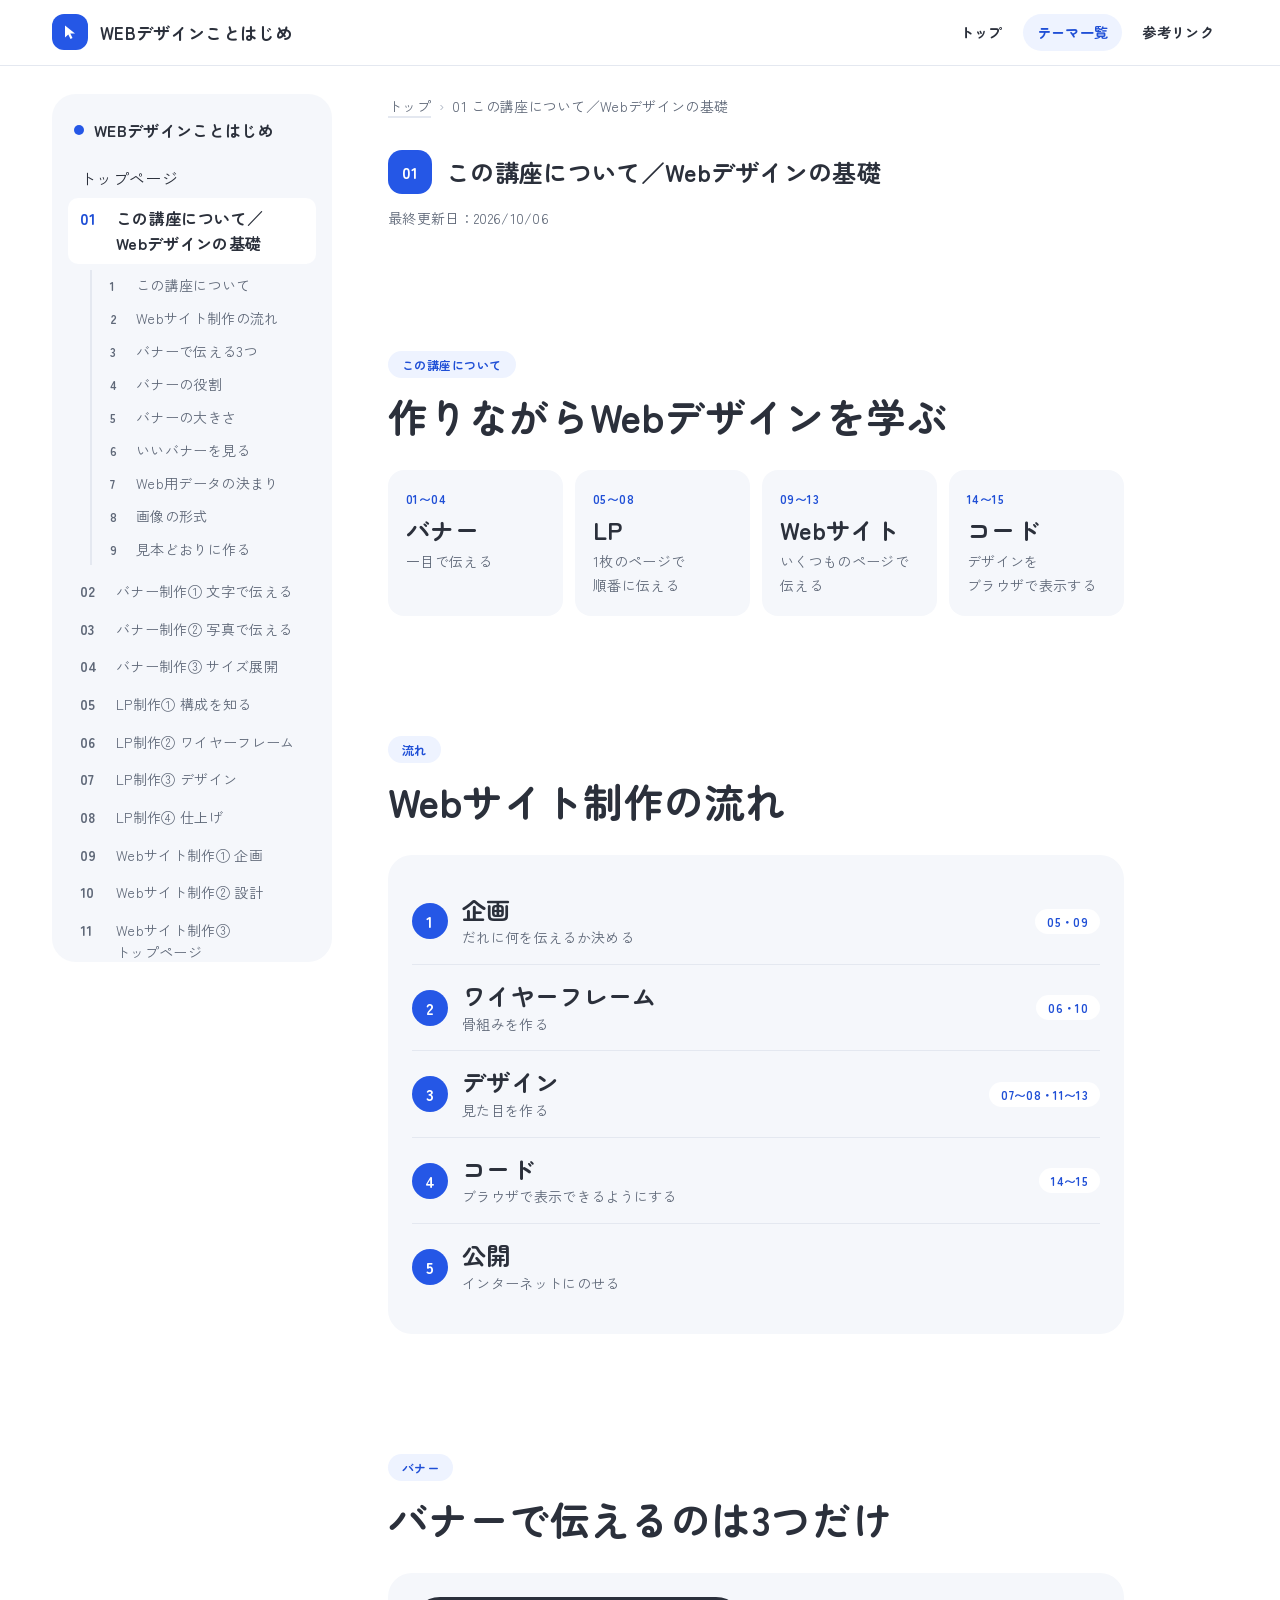
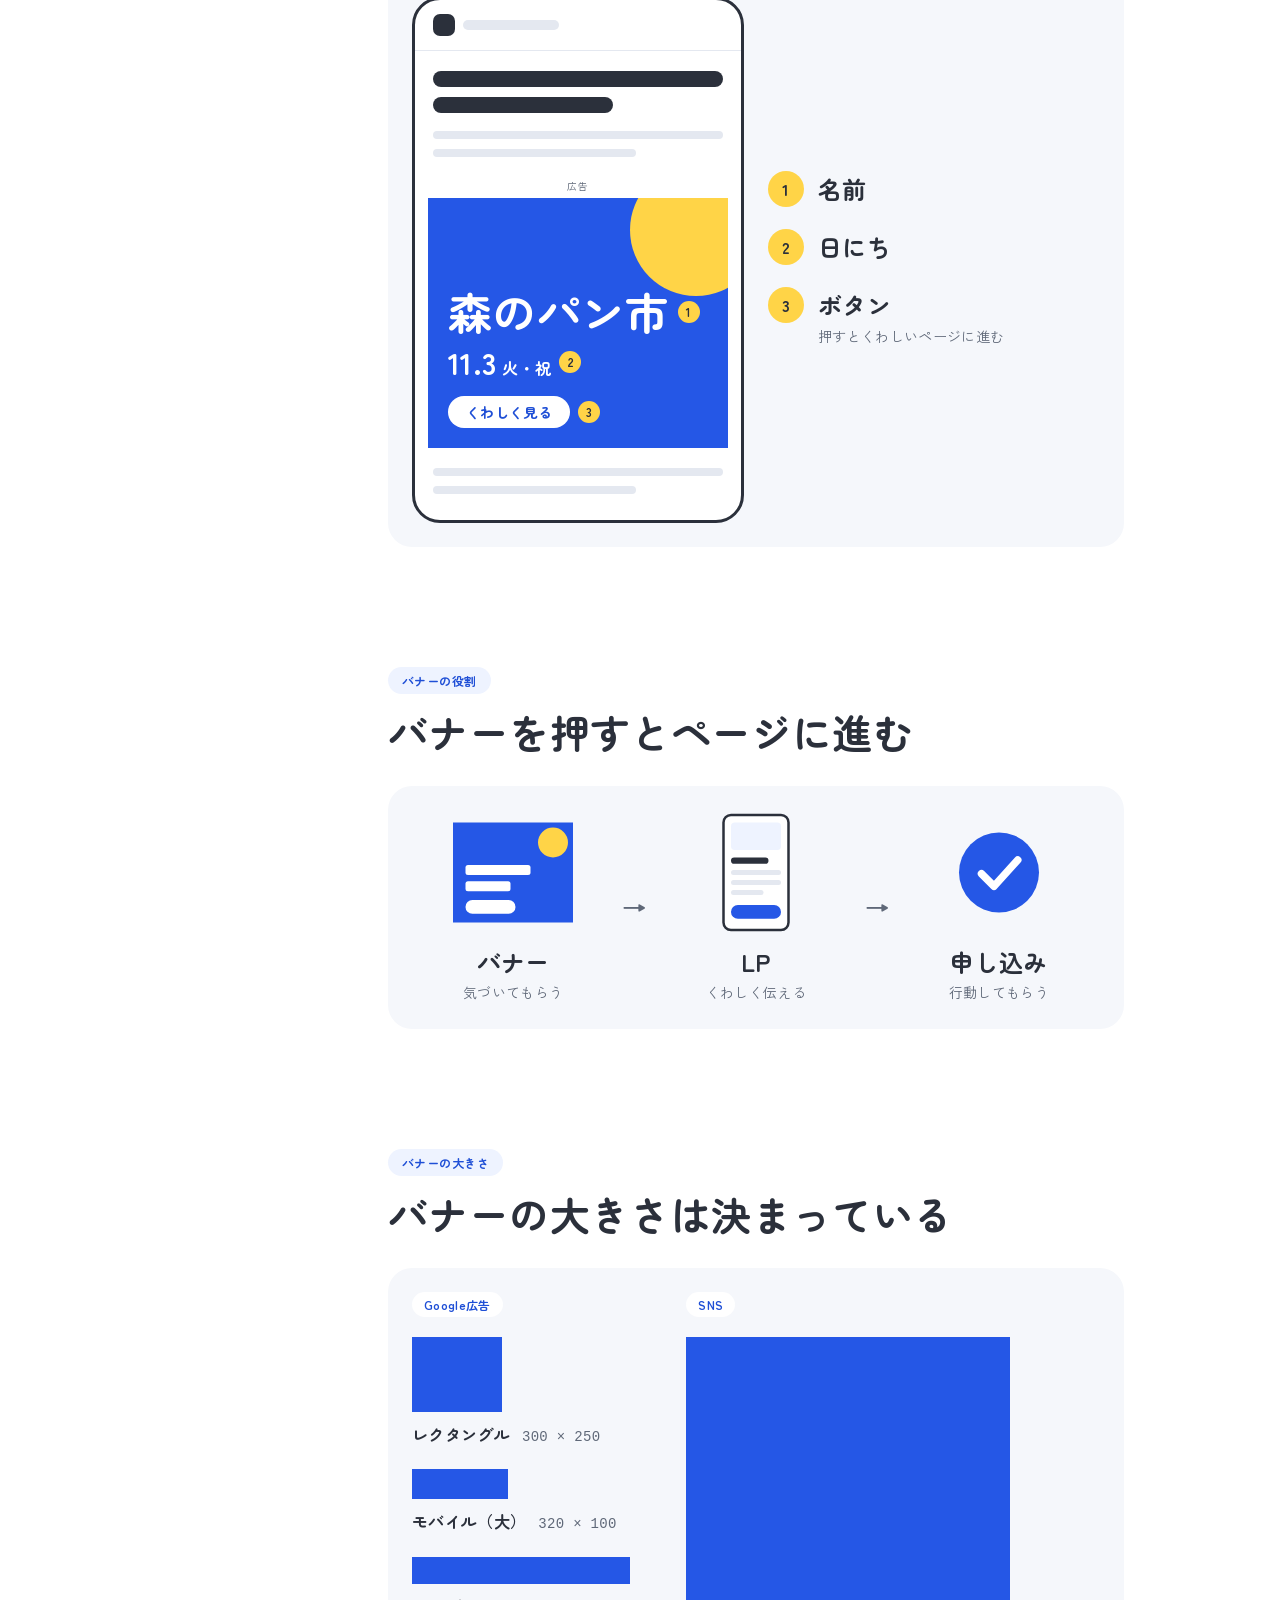
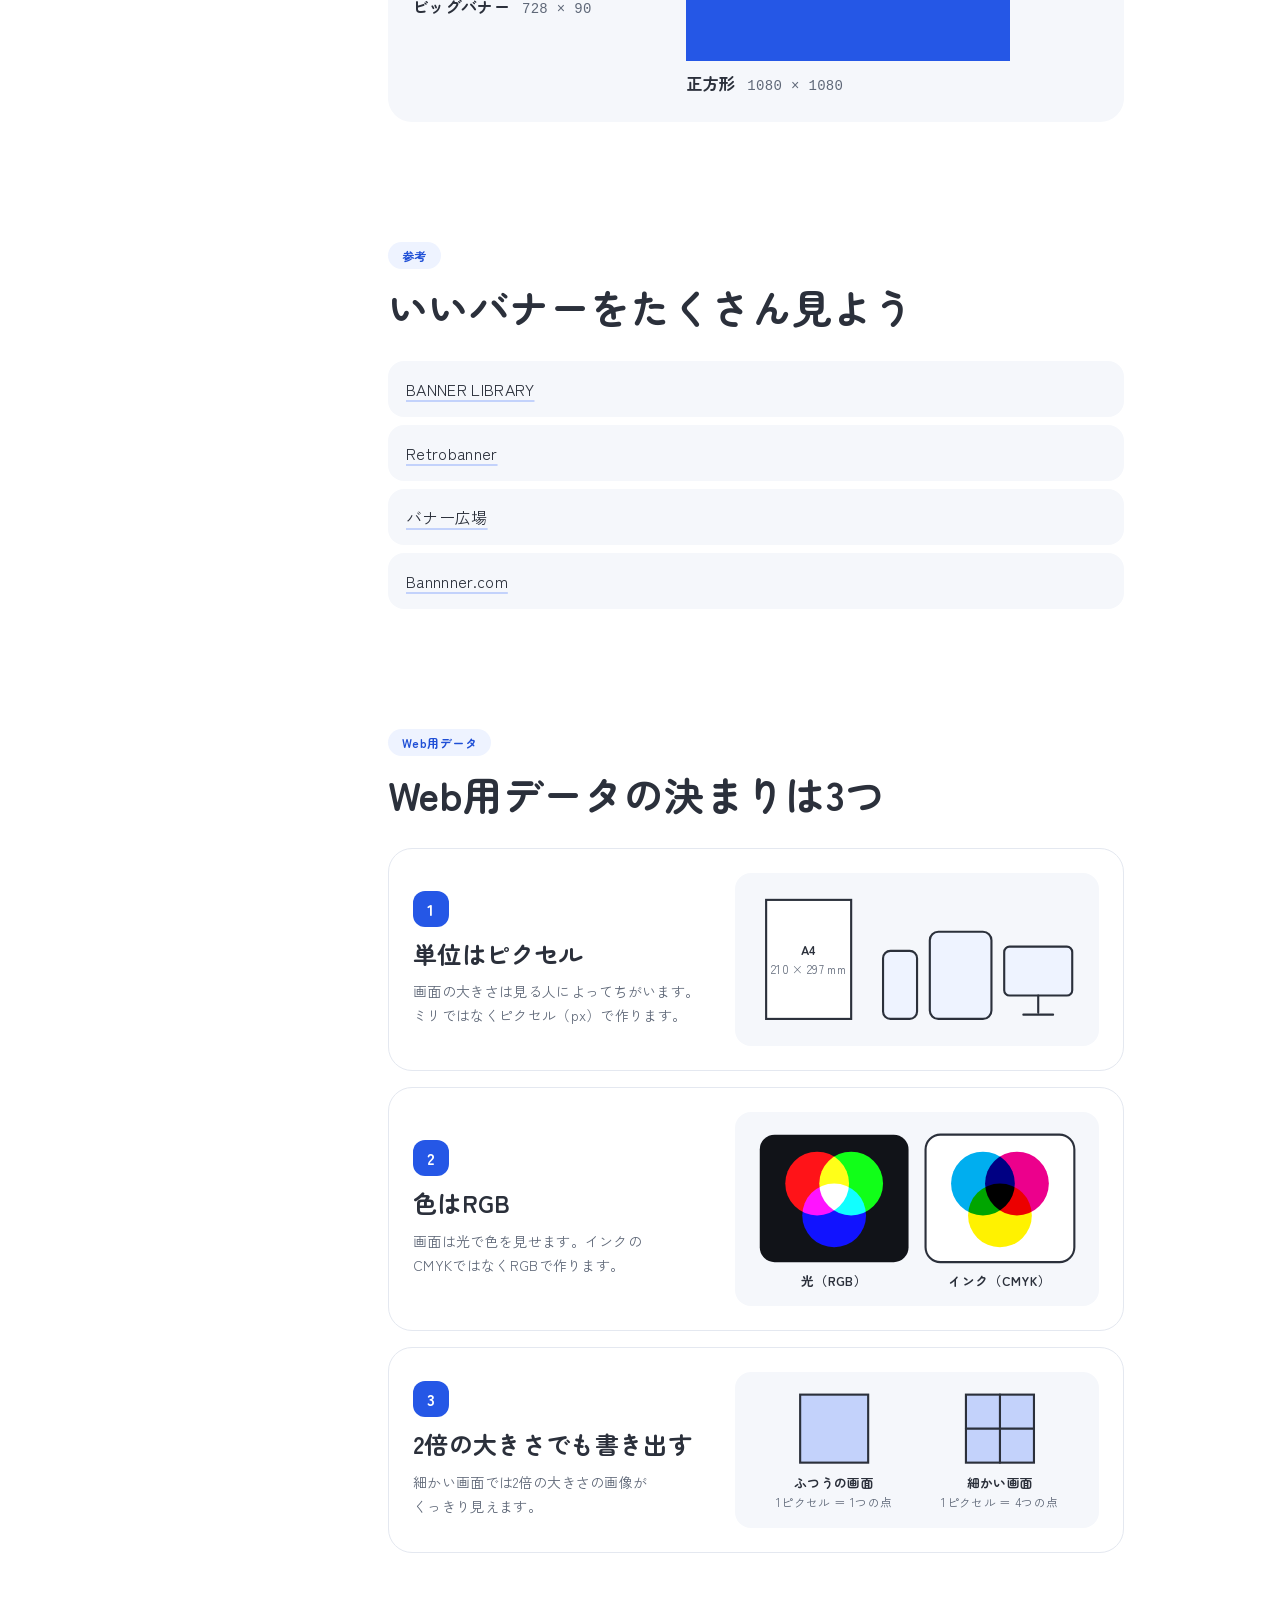
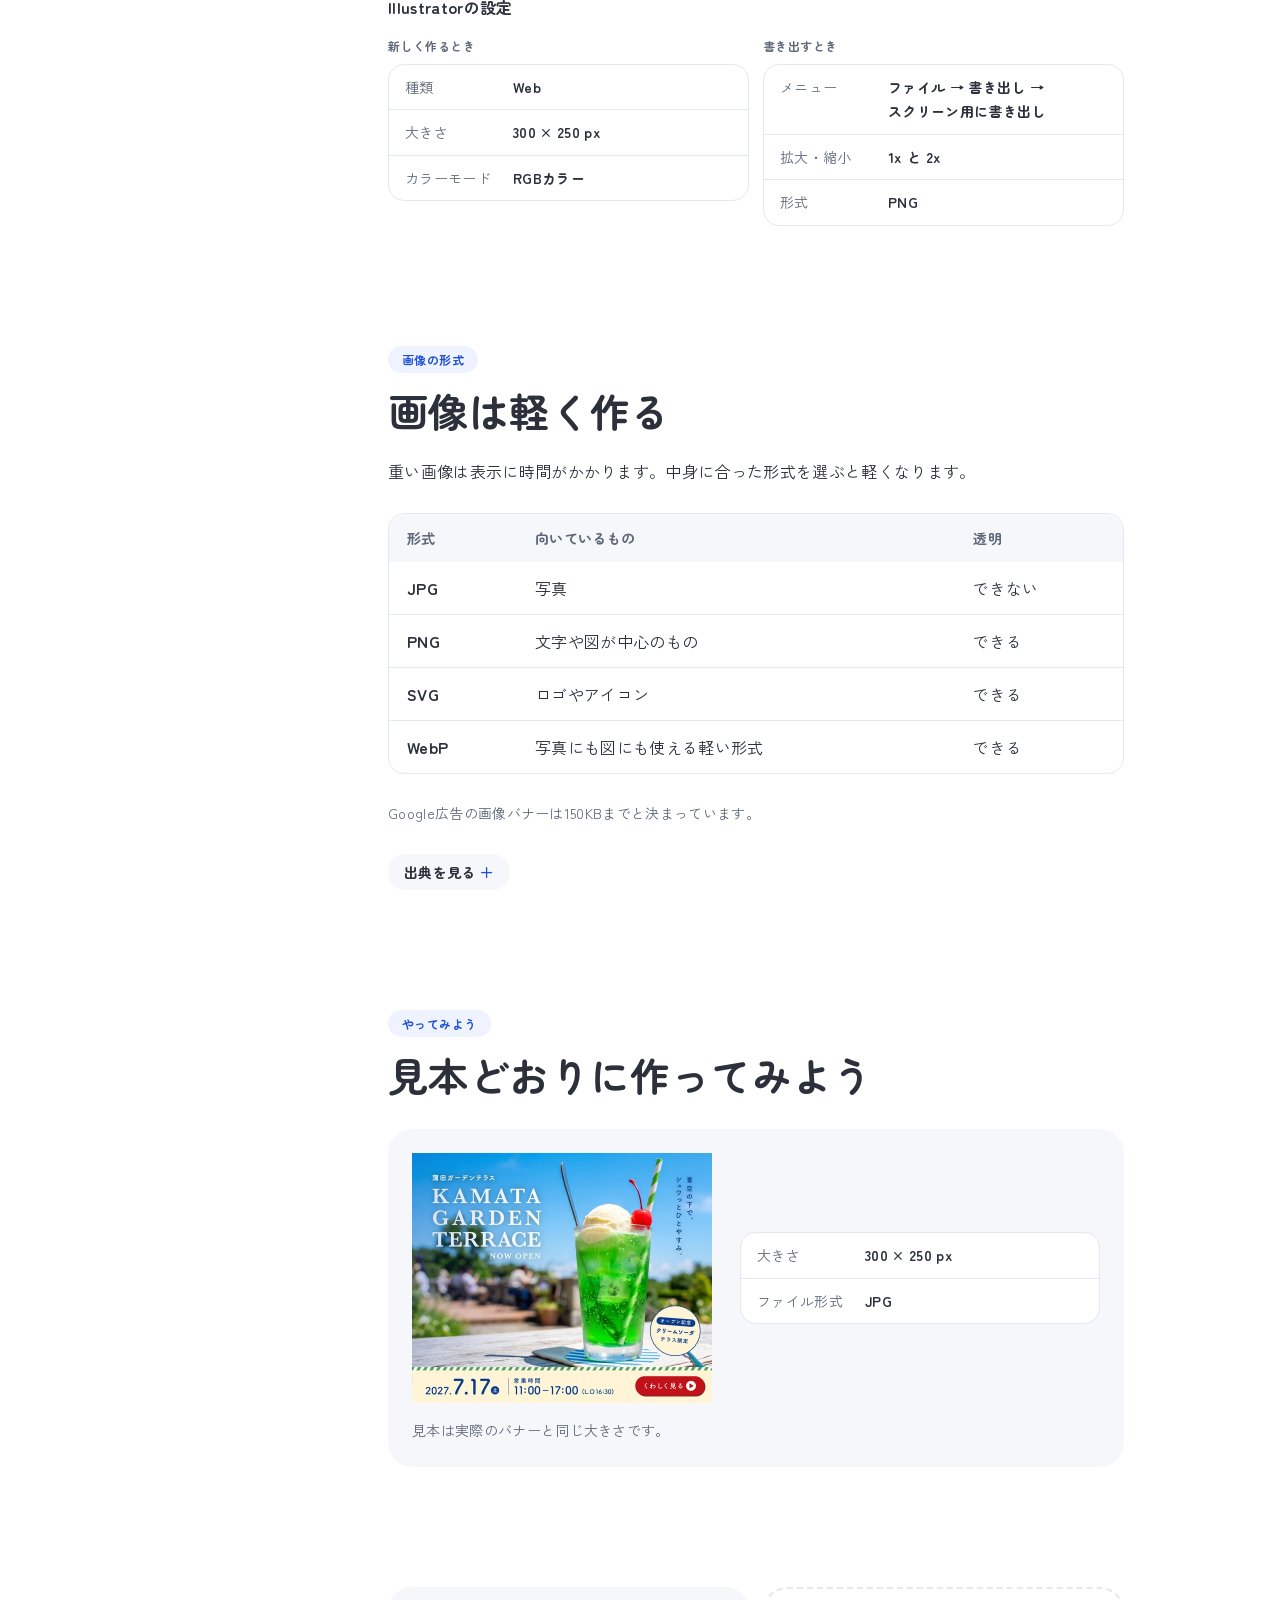
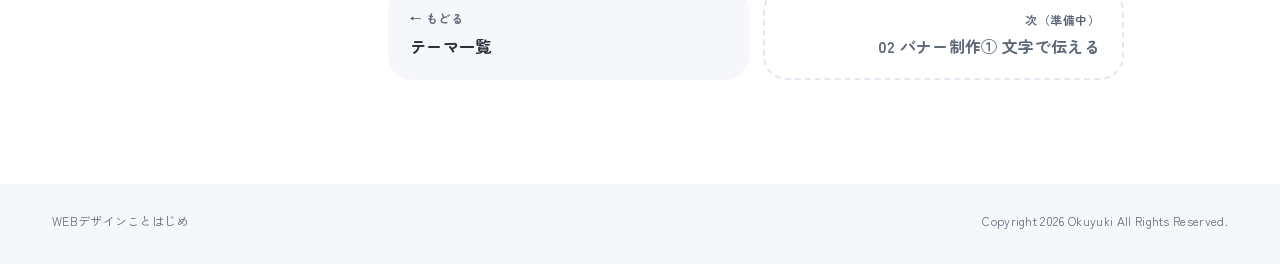
==== lesson01.html @ 899503f5 "01：見本の指定を「大きさ」と「ファイル形式 JPG」の2つにし、使わなくなった色の見本のCSSを削除 Co-Authored-By: Claude Opus 5.5 <noreply@anthrop" ====
<!doctype html>
<html lang="ja">
<head>
<meta charset="utf-8">
<meta name="viewport" content="width=device-width, initial-scale=1, viewport-fit=cover">
<meta name="robots" content="noindex, nofollow">
<title>この講座について／Webデザインの基礎｜WEBデザインことはじめ</title>
<meta name="description" content="バナーで伝えること、Web用データの3つの決まり、見本どおりのバナー作り">
<link rel="preconnect" href="https://fonts.googleapis.com">
<link rel="preconnect" href="https://fonts.gstatic.com" crossorigin>
<link rel="stylesheet" href="https://fonts.googleapis.com/css2?family=Zen+Kaku+Gothic+New:wght@400;500;700&family=Zen+Maru+Gothic:wght@500;700&display=swap">
<link rel="stylesheet" href="style.css">
</head>
<body>

<header class="site-head">
  <div class="inner">
    <a class="site-name" href="./">
      <span class="mark"><svg viewBox="0 0 16 16" aria-hidden="true" focusable="false"><path d="M3 1.5v12l3.3-3 2.2 4.6 2-1-2.2-4.5H13z"/></svg></span>
      <span>WEBデザインことはじめ</span>
    </a>
    <nav class="head-nav" aria-label="サイト">
      <a href="./">トップ</a>
      <a href="./#lessons" aria-current="page">テーマ一覧</a>
      <a href="./#links">参考リンク</a>
    </nav>
  </div>
</header>

<div class="layout">

  <!-- ===== 目次 ===== -->
  <details class="toc" open>
    <summary><span class="dot"></span>WEBデザインことはじめ<span class="toggle"></span></summary>
    <div class="toc-body">
      <a class="toc-top" href="./">トップページ</a>

      <div class="toc-item is-current">
        <a class="toc-head" href="lesson01.html" aria-current="page"><span class="toc-no">01</span><span class="toc-title">この講座について／Webデザインの基礎</span></a>
        <ul class="toc-parts">
          <li><a href="#about"><span class="n">1</span><span>この講座について</span></a></li>
          <li><a href="#flow"><span class="n">2</span><span>Webサイト制作の流れ</span></a></li>
          <li><a href="#banner"><span class="n">3</span><span>バナーで伝える3つ</span></a></li>
          <li><a href="#role"><span class="n">4</span><span>バナーの役割</span></a></li>
          <li><a href="#size"><span class="n">5</span><span>バナーの大きさ</span></a></li>
          <li><a href="#see"><span class="n">6</span><span>いいバナーを見る</span></a></li>
          <li><a href="#data"><span class="n">7</span><span>Web用データの決まり</span></a></li>
          <li><a href="#format"><span class="n">8</span><span>画像の形式</span></a></li>
          <li><a href="#make"><span class="n">9</span><span>見本どおりに作る</span></a></li>
        </ul>
      </div>
      <div class="toc-item is-soon"><span class="toc-head"><span class="toc-no">02</span><span class="toc-title">バナー制作① 文字で伝える</span></span></div>
      <div class="toc-item is-soon"><span class="toc-head"><span class="toc-no">03</span><span class="toc-title">バナー制作② 写真で伝える</span></span></div>
      <div class="toc-item is-soon"><span class="toc-head"><span class="toc-no">04</span><span class="toc-title">バナー制作③ サイズ展開</span></span></div>
      <div class="toc-item is-soon"><span class="toc-head"><span class="toc-no">05</span><span class="toc-title">LP制作① 構成を知る</span></span></div>
      <div class="toc-item is-soon"><span class="toc-head"><span class="toc-no">06</span><span class="toc-title">LP制作② ワイヤーフレーム</span></span></div>
      <div class="toc-item is-soon"><span class="toc-head"><span class="toc-no">07</span><span class="toc-title">LP制作③ デザイン</span></span></div>
      <div class="toc-item is-soon"><span class="toc-head"><span class="toc-no">08</span><span class="toc-title">LP制作④ 仕上げ</span></span></div>
      <div class="toc-item is-soon"><span class="toc-head"><span class="toc-no">09</span><span class="toc-title">Webサイト制作① 企画</span></span></div>
      <div class="toc-item is-soon"><span class="toc-head"><span class="toc-no">10</span><span class="toc-title">Webサイト制作② 設計</span></span></div>
      <div class="toc-item is-soon"><span class="toc-head"><span class="toc-no">11</span><span class="toc-title">Webサイト制作③ トップページ</span></span></div>
      <div class="toc-item is-soon"><span class="toc-head"><span class="toc-no">12</span><span class="toc-title">Webサイト制作④ 下層ページ・スマートフォン版</span></span></div>
      <div class="toc-item is-soon"><span class="toc-head"><span class="toc-no">13</span><span class="toc-title">Webサイト制作⑤ 仕上げ</span></span></div>
      <div class="toc-item is-soon"><span class="toc-head"><span class="toc-no">14</span><span class="toc-title">コーディング体験① HTMLとCSSの仕組み</span></span></div>
      <div class="toc-item is-soon"><span class="toc-head"><span class="toc-no">15</span><span class="toc-title">コーディング体験② デザインをコードで再現</span></span></div>
    </div>
  </details>

  <!-- ===== 本文 ===== -->
  <main class="main">
    <nav class="crumbs" aria-label="パンくずリスト"><a href="./">トップ</a><span>01 この講座について／Webデザインの基礎</span></nav>

    <header class="page-head">
      <span class="no">01</span>
      <h1 class="page-title">この講座について／Webデザインの基礎</h1>
    </header>
    <p class="dates">最終更新日：2026/10/06</p>

    <!-- ===== この講座について ===== -->
    <section class="part" id="about">
      <p class="part-label">この講座について</p>
      <h2 class="msg">作りながらWebデザインを学ぶ</h2>
      <ul class="tiles">
        <li><span class="k">01〜04</span><b>バナー</b><p>一目で伝える</p></li>
        <li><span class="k">05〜08</span><b>LP</b><p>1枚のページで順番に伝える</p></li>
        <li><span class="k">09〜13</span><b>Webサイト</b><p>いくつものページで伝える</p></li>
        <li><span class="k">14〜15</span><b>コード</b><p>デザインをブラウザで表示する</p></li>
      </ul>
    </section>

    <!-- ===== 流れ ===== -->
    <section class="part" id="flow">
      <p class="part-label">流れ</p>
      <h2 class="msg">Webサイト制作の流れ</h2>

      <figure class="fig">
        <ol class="flow">
          <li><b>企画</b><span>だれに何を伝えるか決める</span><em>05・09</em></li>
          <li><b>ワイヤーフレーム</b><span>骨組みを作る</span><em>06・10</em></li>
          <li><b>デザイン</b><span>見た目を作る</span><em>07〜08・11〜13</em></li>
          <li><b>コード</b><span>ブラウザで表示できるようにする</span><em>14〜15</em></li>
          <li><b>公開</b><span>インターネットにのせる</span></li>
        </ol>
      </figure>
    </section>

    <!-- ===== バナー ===== -->
    <section class="part" id="banner">
      <p class="part-label">バナー</p>
      <h2 class="msg">バナーで伝えるのは3つだけ</h2>

      <figure class="fig">
        <div class="duo">
          <div class="phone">
            <div class="ph-bar" aria-hidden="true"><i></i><span></span></div>
            <div class="ph-body">
              <span class="ph-h" aria-hidden="true"></span>
              <span class="ph-h is-short" aria-hidden="true"></span>
              <span class="ph-line" aria-hidden="true"></span>
              <span class="ph-line is-short" aria-hidden="true"></span>
              <div class="slot">
                <span class="slot-label">広告</span>
                <div class="bn" role="img" aria-label="バナー。1 イベントの名前「森のパン市」、2 日にち「11月3日 火曜・祝日」、3「くわしく見る」ボタン">
                  <span class="bn-sun"></span>
                  <span class="bn-row"><span class="bn-title">森のパン市</span><span class="bn-mark">1</span></span>
                  <span class="bn-row"><span class="bn-date"><b>11.3</b>火・祝</span><span class="bn-mark">2</span></span>
                  <span class="bn-row"><span class="bn-btn">くわしく見る</span><span class="bn-mark">3</span></span>
                </div>
              </div>
              <span class="ph-line" aria-hidden="true"></span>
              <span class="ph-line is-short" aria-hidden="true"></span>
            </div>
          </div>
          <ol class="three">
            <li><b>名前</b></li>
            <li><b>日にち</b></li>
            <li><b>ボタン</b><span>押すとくわしいページに進む</span></li>
          </ol>
        </div>
      </figure>
    </section>

    <!-- ===== バナーの役割 ===== -->
    <section class="part" id="role">
      <p class="part-label">バナーの役割</p>
      <h2 class="msg">バナーを押すとページに進む</h2>

      <figure class="fig">
        <div class="chain">
          <div class="chain-cell">
            <svg viewBox="0 0 120 100" aria-hidden="true" focusable="false">
              <rect x="12" y="10" width="96" height="80" class="g-accent"/>
              <circle cx="92" cy="26" r="12" class="g-sun"/>
              <rect x="22" y="44" width="52" height="8" rx="2" class="g-paper"/>
              <rect x="22" y="57" width="36" height="8" rx="2" class="g-paper"/>
              <rect x="22" y="72" width="40" height="11" rx="5.5" class="g-paper"/>
            </svg>
            <b>バナー</b>
            <span>気づいてもらう</span>
          </div>
          <span class="chain-arrow" aria-hidden="true">→</span>
          <div class="chain-cell">
            <svg viewBox="0 0 120 100" aria-hidden="true" focusable="false">
              <rect x="34" y="4" width="52" height="92" rx="6" class="g-sheet"/>
              <rect x="40" y="10" width="40" height="22" rx="3" class="g-tint"/>
              <rect x="40" y="38" width="30" height="5" rx="2.5" class="g-ink"/>
              <rect x="40" y="48" width="40" height="4" rx="2" class="g-rule"/>
              <rect x="40" y="56" width="40" height="4" rx="2" class="g-rule"/>
              <rect x="40" y="64" width="26" height="4" rx="2" class="g-rule"/>
              <rect x="40" y="76" width="40" height="11" rx="5.5" class="g-accent"/>
            </svg>
            <b>LP</b>
            <span>くわしく伝える</span>
          </div>
          <span class="chain-arrow" aria-hidden="true">→</span>
          <div class="chain-cell">
            <svg viewBox="0 0 120 100" aria-hidden="true" focusable="false">
              <circle cx="60" cy="50" r="32" class="g-accent"/>
              <path d="M46 51l10 10 19-21" class="g-check"/>
            </svg>
            <b>申し込み</b>
            <span>行動してもらう</span>
          </div>
        </div>
      </figure>
    </section>

    <!-- ===== バナーの大きさ ===== -->
    <section class="part" id="size">
      <p class="part-label">バナーの大きさ</p>
      <h2 class="msg">バナーの大きさは決まっている</h2>

      <figure class="fig">
        <div class="sizes">
          <div class="size-group">
            <p class="size-kind">Google広告</p>
            <div class="size"><span class="box is-rect"></span><b>レクタングル</b><span class="px">300 × 250</span></div>
            <div class="size"><span class="box is-mobile"></span><b>モバイル（大）</b><span class="px">320 × 100</span></div>
            <div class="size"><span class="box is-big"></span><b>ビッグバナー</b><span class="px">728 × 90</span></div>
          </div>
          <div class="size-group">
            <p class="size-kind">SNS</p>
            <div class="size"><span class="box is-square"></span><b>正方形</b><span class="px">1080 × 1080</span></div>
          </div>
        </div>
      </figure>
    </section>

    <!-- ===== 参考 ===== -->
    <section class="part" id="see">
      <p class="part-label">参考</p>
      <h2 class="msg">いいバナーをたくさん見よう</h2>

      <ul class="links">
        <li><a href="https://design-library.jp/" target="_blank" rel="noopener">BANNER LIBRARY</a></li>
        <li><a href="https://retrobanner.net/" target="_blank" rel="noopener">Retrobanner</a></li>
        <li><a href="https://banner-hiroba.com/" target="_blank" rel="noopener">バナー広場</a></li>
        <li><a href="https://bannnner.com/" target="_blank" rel="noopener">Bannnner.com</a></li>
      </ul>
    </section>

    <!-- ===== Web用データ ===== -->
    <section class="part" id="data">
      <p class="part-label">Web用データ</p>
      <h2 class="msg">Web用データの決まりは3つ</h2>

      <div class="rules">
        <article class="rule">
          <div class="rule-text">
            <span class="rule-no">1</span>
            <h3>単位はピクセル</h3>
            <p>画面の大きさは見る人によってちがいます。ミリではなくピクセル（px）で作ります。</p>
          </div>
          <div class="rule-fig">
            <svg viewBox="0 0 320 140" role="img" aria-label="A4の紙が1枚と、大きさのちがう3つの画面（スマートフォン、タブレット、パソコン）">
              <rect x="18" y="14" width="80" height="112" class="g-sheet"/>
              <text x="58" y="66" class="g-text">A4</text>
              <text x="58" y="84" class="g-sub">210 × 297 mm</text>
              <rect x="128" y="62" width="32" height="64" rx="7" class="g-screen"/>
              <rect x="172" y="44" width="58" height="82" rx="8" class="g-screen"/>
              <rect x="242" y="58" width="64" height="46" rx="5" class="g-screen"/>
              <path d="M274 104v16M260 122h28" class="g-line"/>
            </svg>
          </div>
        </article>

        <article class="rule">
          <div class="rule-text">
            <span class="rule-no">2</span>
            <h3>色はRGB</h3>
            <p>画面は光で色を見せます。インクのCMYKではなくRGBで作ります。</p>
          </div>
          <div class="rule-fig">
            <svg viewBox="0 0 320 160" role="img" aria-label="左は光の3色（赤・緑・青）。重なったところが白くなる。右はインクの3色（シアン・マゼンタ・イエロー）。重なったところが黒っぽくなる">
              <g class="g-blend g-rgb">
                <rect x="12" y="10" width="140" height="120" rx="14" class="g-dark"/>
                <circle cx="66" cy="56" r="30" class="g-r"/>
                <circle cx="98" cy="56" r="30" class="g-g"/>
                <circle cx="82" cy="86" r="30" class="g-b"/>
              </g>
              <g class="g-blend g-cmy">
                <rect x="168" y="10" width="140" height="120" rx="14" class="g-sheet"/>
                <circle cx="222" cy="56" r="30" class="g-c"/>
                <circle cx="254" cy="56" r="30" class="g-m"/>
                <circle cx="238" cy="86" r="30" class="g-y"/>
              </g>
              <text x="82" y="152" class="g-text">光（RGB）</text>
              <text x="238" y="152" class="g-text">インク（CMYK）</text>
            </svg>
          </div>
        </article>

        <article class="rule">
          <div class="rule-text">
            <span class="rule-no">3</span>
            <h3>2倍の大きさでも書き出す</h3>
            <p>細かい画面では2倍の大きさの画像がくっきり見えます。</p>
          </div>
          <div class="rule-fig">
            <svg viewBox="0 0 320 124" role="img" aria-label="ふつうの画面は、1ピクセルを1つの点で表示する。細かい画面は、1ピクセルを4つの点で表示する">
          <rect x="50" y="10" width="64" height="64" class="g-px"/>
          <text x="82" y="98" class="g-text">ふつうの画面</text>
          <text x="82" y="116" class="g-sub">1ピクセル ＝ 1つの点</text>
          <rect x="206" y="10" width="64" height="64" class="g-px"/>
          <path d="M238 10v64M206 42h64" class="g-line"/>
          <text x="238" y="98" class="g-text">細かい画面</text>
          <text x="238" y="116" class="g-sub">1ピクセル ＝ 4つの点</text>
        </svg>
          </div>
        </article>
      </div>

      <div class="ref">
        <p class="ref-h">Illustratorの設定</p>
        <div class="ref-cols">
          <div class="ref-col">
            <p class="ref-k">新しく作るとき</p>
            <dl class="spec">
              <div><dt>種類</dt><dd>Web</dd></div>
              <div><dt>大きさ</dt><dd>300 × 250 px</dd></div>
              <div><dt>カラーモード</dt><dd>RGBカラー</dd></div>
            </dl>
          </div>
          <div class="ref-col">
            <p class="ref-k">書き出すとき</p>
            <dl class="spec">
              <div><dt>メニュー</dt><dd>ファイル → 書き出し → スクリーン用に書き出し</dd></div>
              <div><dt>拡大・縮小</dt><dd>1x と 2x</dd></div>
              <div><dt>形式</dt><dd>PNG</dd></div>
            </dl>
          </div>
        </div>
      </div>
    </section>

    <!-- ===== 画像の形式 ===== -->
    <section class="part" id="format">
      <p class="part-label">画像の形式</p>
      <h2 class="msg">画像は軽く作る</h2>
      <p class="say">重い画像は表示に時間がかかります。中身に合った形式を選ぶと軽くなります。</p>

      <div class="tbl-wrap">
        <table class="tbl">
          <thead>
            <tr><th scope="col">形式</th><th scope="col">向いているもの</th><th scope="col">透明</th></tr>
          </thead>
          <tbody>
            <tr><th scope="row">JPG</th><td>写真</td><td>できない</td></tr>
            <tr><th scope="row">PNG</th><td>文字や図が中心のもの</td><td>できる</td></tr>
            <tr><th scope="row">SVG</th><td>ロゴやアイコン</td><td>できる</td></tr>
            <tr><th scope="row">WebP</th><td>写真にも図にも使える軽い形式</td><td>できる</td></tr>
          </tbody>
        </table>
      </div>
      <p class="aside">Google広告の画像バナーは150KBまでと決まっています。</p>

      <details class="more">
        <summary>出典を見る</summary>
        <ul class="links">
          <li><a href="https://support.google.com/google-ads/answer/1722096?hl=ja" target="_blank" rel="noopener">アップロード型ディスプレイ広告の仕様</a><span class="src">Google 広告 ヘルプ</span></li>
          <li><a href="https://developer.mozilla.org/ja/docs/Web/Media/Guides/Formats/Image_types" target="_blank" rel="noopener">画像ファイルの種類と形式ガイド</a><span class="src">MDN</span></li>
          <li><a href="https://web.dev/articles/high-dpi?hl=ja" target="_blank" rel="noopener">可変ピクセル密度向けの高 DPI 画像</a><span class="src">web.dev（Google）</span></li>
          <li><a href="https://helpx.adobe.com/jp/illustrator/using/collect-assets-export-for-screens.html" target="_blank" rel="noopener">アセットの収集と一括書き出し</a><span class="src">Adobe</span></li>
        </ul>
      </details>
    </section>

    <!-- ===== 見本どおりに作る ===== -->
    <section class="part" id="make">
      <p class="part-label">やってみよう</p>
      <h2 class="msg">見本どおりに作ってみよう</h2>

      <figure class="fig">
        <div class="remake">
          <img class="sample" src="images/sample-banner.webp" width="300" height="250" alt="見本のバナー。蒲田ガーデンテラス KAMATA GARDEN TERRACE NOW OPEN。青空の下で、シュワっとひとやすみ。オープン記念 クリームソーダ テラス限定。2027年7月17日 土曜、営業時間 11時から17時、くわしく見るボタン。青空とクリームソーダの写真">
          <dl class="spec">
            <div><dt>大きさ</dt><dd>300 × 250 px</dd></div>
            <div><dt>ファイル形式</dt><dd>JPG</dd></div>
          </dl>
        </div>
        <figcaption>見本は実際のバナーと同じ大きさです。</figcaption>
      </figure>
    </section>

    <nav class="pager" aria-label="ページ送り">
      <a class="pg pg-prev" href="./#lessons"><span class="pg-k">もどる</span><span class="pg-t">テーマ一覧</span></a>
      <div class="pg pg-next is-soon"><span class="pg-k">次（準備中）</span><span class="pg-t">02 バナー制作① 文字で伝える</span></div>
    </nav>
  </main>
</div>

<footer class="site-foot">
  <div class="inner">
    <span>WEBデザインことはじめ</span>
    <span>Copyright 2026 Okuyuki All Rights Reserved.</span>
  </div>
</footer>

<script src="js/budoux-ja.js"></script>
<script src="js/site.js"></script>
</body>
</html>
---- style.css ----
/* =========================================================
   WEBデザインことはじめ
   並び：ヘッダー → ファーストビュー（左に文字、右に図）
        → お知らせ → テーマ一覧 → 参考リンク → フッター
   色　：白い紙に、リンクの青をアクセントにする。ライトテーマ固定。
   文字：見出しとラベルは丸ゴシック、本文は角ゴシック。
   ========================================================= */

:root {
  /* 色 */
  --paper: #ffffff;        /* 紙 */
  --ink: #2b303b;          /* 文字 */
  --mist: #f5f7fb;         /* 淡い面 */
  --rule: #e4e8f0;         /* 線 */
  --mute: #5f6878;         /* 補足の文字 */
  --faint: #aab2c0;        /* 飾りの点や線（文字には使わない） */
  --accent: #2557e6;       /* 青い面。白い文字をのせる */
  --accent-deep: #1a44c2;  /* 青い面にカーソルをのせたとき */
  --accent-text: #1f4fd6;  /* 青い文字 */
  --accent-tint: #eef3ff;  /* ごく淡い青の面 */
  --accent-soft: #c3d2fb;  /* 淡い青。下線や図に使う */
  --sun: #ffd447;          /* 図の中だけで使う差し色 */

  /* 文字 */
  --round: "Zen Maru Gothic", "Hiragino Maru Gothic ProN", "Arial Rounded MT Bold", Arial, "Noto Sans JP", sans-serif;
  --body: "Zen Kaku Gothic New", "Hiragino Sans", "Hiragino Kaku Gothic ProN", "Noto Sans JP", "Yu Gothic", Meiryo, sans-serif;
  --mono: ui-monospace, "SFMono-Regular", Menlo, Consolas, "Noto Sans JP", monospace;

  /* 文字の大きさ：伝えたい一言は大きく、補足は小さく。中間の大きさは作らない */
  --fs-msg: 2.5rem;     /* いちばん伝えたい一言 */
  --fs-h2: 1.75rem;     /* トップページの見出し */
  --fs-head: 1.5rem;    /* カードの見出し、ページの名前 */
  --fs-body: 1rem;      /* 本文 */
  --fs-sm: 0.875rem;    /* 補足 */
  --fs-label: 0.75rem;  /* ラベル */

  /* 角の丸み */
  --r-m: 16px;
  --r-l: 24px;

  /* 幅と左右の余白 */
  --wrap: 68rem;
  --gutter: 20px;

  color-scheme: light;
}

@media (max-width: 640px) {
  :root { --fs-msg: 1.75rem; --fs-h2: 1.5rem; --fs-head: 1.25rem; }
}

/* ---------- 基本 ---------- */
*, *::before, *::after { box-sizing: border-box; }

html { -webkit-text-size-adjust: 100%; scroll-behavior: smooth; }

@media (prefers-reduced-motion: reduce) {
  html { scroll-behavior: auto; }
  * { transition: none !important; }
}

body {
  margin: 0;
  background: var(--paper);
  color: var(--ink);
  font-family: var(--body);
  font-size: var(--fs-body);
  font-weight: 400;
  line-height: 1.75;
  letter-spacing: 0.02em;
}

h1, h2, h3 {
  margin: 0;
  font-family: var(--round);
  font-weight: 700;
  line-height: 1.4;
  text-wrap: balance;
  word-break: keep-all;
  overflow-wrap: anywhere;
}

p, figure, dl, dd { margin: 0; }
p, li, dd, figcaption { text-wrap: pretty; }
ul, ol { margin: 0; padding: 0; list-style: none; }
svg { display: block; }
img { max-width: 100%; }
[hidden] { display: none !important; }

a {
  color: inherit;
  text-decoration-color: var(--accent-soft);
  text-decoration-thickness: 2px;
  text-underline-offset: 0.25em;
}
a:hover { color: var(--accent-text); text-decoration-color: var(--accent); }
a:focus-visible, button:focus-visible, summary:focus-visible { outline: 3px solid var(--accent-soft); outline-offset: 3px; border-radius: 6px; }

/* ---------- ヘッダー ---------- */
.site-head { border-bottom: 1px solid var(--rule); background: var(--paper); }

.site-head .inner {
  max-width: 76rem;
  margin-inline: auto;
  padding: 14px var(--gutter);
  display: flex;
  align-items: center;
  justify-content: space-between;
  flex-wrap: wrap;
  gap: 8px 24px;
}

.site-name {
  display: flex;
  align-items: center;
  gap: 12px;
  font-family: var(--round);
  font-size: 1.0625rem;
  font-weight: 700;
  line-height: 1.25;
  text-decoration: none;
}
.site-name:hover { color: var(--ink); }

.site-name .mark {
  flex: none;
  width: 36px;
  height: 36px;
  border-radius: 12px;
  background: var(--accent);
  color: var(--paper);
  display: grid;
  place-items: center;
}
.site-name .mark svg { width: 16px; height: 16px; fill: currentColor; }

.head-nav { display: flex; gap: 6px; font-family: var(--round); font-size: var(--fs-sm); font-weight: 700; }
.head-nav a { padding: 6px 14px; border-radius: 999px; text-decoration: none; }
.head-nav a:hover { background: var(--mist); color: var(--ink); }
.head-nav a[aria-current="page"] { background: var(--accent-tint); color: var(--accent-text); }

/* ---------- ボタンとラベル ---------- */
.btn,
.btn-ghost {
  display: inline-block;
  padding: 12px 24px;
  border: 0;
  border-radius: 999px;
  font-family: var(--round);
  font-size: var(--fs-body);
  font-weight: 700;
  line-height: 1.75;
  letter-spacing: 0.02em;
  text-decoration: none;
  cursor: pointer;
}
.btn { background: var(--accent); color: var(--paper); }
.btn:hover { background: var(--accent-deep); color: var(--paper); }
.btn-ghost { background: var(--mist); color: var(--ink); }
.btn-ghost:hover { color: var(--accent-text); }

.pill {
  display: inline-block;
  padding: 2px 12px;
  border-radius: 999px;
  font-family: var(--round);
  font-size: var(--fs-label);
  font-weight: 700;
  letter-spacing: 0.04em;
  white-space: nowrap;
}
.pill-accent { color: var(--accent-text); background: var(--accent-tint); }
.pill-mute { color: var(--mute); background: var(--paper); }

/* ---------- 共通の幅と、区切りの余白 ---------- */
.top-wrap { max-width: var(--wrap); margin-inline: auto; padding-inline: var(--gutter); }

.top-sec { padding-top: 72px; scroll-margin-top: 16px; }

.top-head { margin-bottom: 22px; padding-bottom: 16px; border-bottom: 1px solid var(--rule); }
.top-head h2 { font-size: var(--fs-h2); }

/* ---------- ファーストビュー ---------- */
.hero { padding-top: clamp(28px, 5vw, 56px); }

.hero-card {
  display: grid;
  grid-template-columns: minmax(0, 0.8fr) minmax(0, 1.2fr);
  align-items: center;
  gap: clamp(24px, 4vw, 48px);
}

/* 文字の列。タイトルの大きさを、この列の幅に合わせる */
.hero-text { display: grid; justify-items: start; gap: 18px; min-width: 0; container-type: inline-size; }

.hero-eyebrow {
  padding: 3px 14px;
  border-radius: 999px;
  background: var(--accent-tint);
  color: var(--accent-text);
  font-family: var(--round);
  font-size: var(--fs-label);
  font-weight: 700;
  letter-spacing: 0.04em;
}

.hero-title { font-size: min(3.5rem, 15cqi); line-height: 1.3; letter-spacing: 0.01em; white-space: nowrap; }
.hero-title span { color: var(--accent-text); }

.hero-lead { max-width: 24em; }

.hero-actions { display: flex; flex-wrap: wrap; align-items: center; gap: 10px 14px; padding-top: 6px; }

/* 図（SVG）。色はここで決める */
.hero-visual { justify-self: end; width: 100%; max-width: 600px; }
.hero-visual svg { width: 100%; height: auto; }

.hero-visual .v-paper { fill: var(--paper); }
.hero-visual .v-ink { fill: var(--ink); }
.hero-visual .v-mist { fill: var(--mist); }
.hero-visual .v-rule { fill: var(--rule); }
.hero-visual .v-faint { fill: var(--faint); }
.hero-visual .v-accent { fill: var(--accent); }
.hero-visual .v-tint { fill: var(--accent-tint); }
.hero-visual .v-soft { fill: var(--accent-soft); }
.hero-visual .v-sun { fill: var(--sun); }

.hero-visual .v-outline { fill: none; stroke: var(--rule); stroke-width: 1.5; }
.hero-visual .v-phone { fill: var(--paper); stroke: var(--ink); stroke-width: 3; }
.hero-visual .v-select { fill: none; stroke: var(--accent-deep); stroke-width: 1.5; }
.hero-visual .v-handle { fill: var(--paper); stroke: var(--accent-deep); stroke-width: 1.5; }
.hero-visual .v-size { fill: var(--accent-deep); }
.hero-visual .v-cursor { fill: var(--ink); stroke: var(--paper); stroke-width: 1.5; stroke-linejoin: round; }
.hero-visual .v-shadow { filter: drop-shadow(0 10px 14px rgba(43, 48, 59, 0.12)); }

.hero-visual text { font-family: var(--round); font-size: 14px; font-weight: 700; fill: var(--paper); text-anchor: middle; }
.hero-visual .v-label rect { fill: var(--paper); stroke: var(--ink); stroke-width: 1.5; }
.hero-visual .v-label text { fill: var(--ink); }
.hero-visual .v-size-text { font-family: var(--mono); font-size: 12px; font-weight: 500; }
.hero-visual .v-code { font-family: var(--mono); font-size: 12px; font-weight: 400; text-anchor: start; }
.hero-visual .v-code .tag { fill: var(--accent-soft); }
.hero-visual .v-code .prop { fill: var(--sun); }

/* ---------- お知らせ ---------- */
.top-news { padding-top: 32px; }

.news {
  display: grid;
  grid-template-columns: auto minmax(0, 1fr);
  align-items: baseline;
  gap: 8px 20px;
  padding: 14px 20px;
  border: 1px solid var(--rule);
  border-radius: var(--r-m);
}

.news-label {
  padding: 2px 12px;
  border-radius: 999px;
  background: var(--ink);
  color: var(--paper);
  font-family: var(--round);
  font-size: var(--fs-label);
  font-weight: 700;
  letter-spacing: 0.04em;
}

.news li { display: flex; flex-wrap: wrap; gap: 2px 16px; font-size: var(--fs-sm); line-height: 1.7; }
.news time { color: var(--mute); font-variant-numeric: tabular-nums; }

/* ---------- テーマ一覧 ---------- */
.course-grid { display: grid; grid-template-columns: repeat(3, minmax(0, 1fr)); gap: 14px; }

.course-card {
  display: grid;
  grid-template-columns: 44px minmax(0, 1fr);
  align-items: start;
  gap: 14px;
  min-width: 0;
  padding: 18px;
  border: 2px solid transparent;
  border-radius: var(--r-l);
  background: var(--mist);
  text-decoration: none;
  transition: transform 0.2s, box-shadow 0.2s;
}

.cc-no {
  width: 44px;
  height: 44px;
  border-radius: 14px;
  background: var(--paper);
  color: var(--mute);
  display: grid;
  place-items: center;
  font-family: var(--round);
  font-weight: 700;
  font-variant-numeric: tabular-nums;
}

.cc-body { display: grid; gap: 8px; min-width: 0; }
/* タイトルは単語の途中で折り返さない。入りきらないときだけ途中で折る */
.cc-title { font-weight: 700; line-height: 1.6; word-break: keep-all; overflow-wrap: anywhere; }
.cc-foot { display: flex; flex-wrap: wrap; justify-content: space-between; align-items: center; gap: 8px; }

/* 準備中のカード */
.course-card.is-soon .cc-title { color: var(--mute); font-weight: 500; }

/* 公開中のカード */
.course-card.is-open { border-color: var(--accent); background: var(--paper); }
.course-card.is-open .cc-no { background: var(--accent); color: var(--paper); }
.course-card.is-open .cc-go { color: var(--accent-text); font-family: var(--round); font-size: var(--fs-sm); font-weight: 700; }
.course-card.is-open .cc-go::after { content: " →"; }
.course-card.is-open:hover {
  color: var(--ink);
  transform: translateY(-3px);
  box-shadow: 0 12px 24px -14px rgba(37, 87, 230, 0.55);
}

/* ---------- 参考リンク ---------- */
.links { display: grid; gap: 8px; }

.links li {
  display: grid;
  grid-template-columns: minmax(0, 1fr) auto;
  align-items: baseline;
  gap: 16px;
  padding: 14px 18px;
  border-radius: var(--r-m);
  background: var(--mist);
}

.links .src { color: var(--mute); font-size: var(--fs-label); white-space: nowrap; }

/* ---------- フッター ---------- */
.site-foot { margin-top: 72px; background: var(--mist); }

.site-foot .inner {
  max-width: 76rem;
  margin-inline: auto;
  padding: 26px var(--gutter) 34px;
  display: flex;
  flex-wrap: wrap;
  justify-content: space-between;
  gap: 6px 24px;
  color: var(--mute);
  font-size: var(--fs-label);
}

/* ---------- 狭い画面 ---------- */
@media (max-width: 760px) {
  /* 図を上、文字を下に重ねる */
  .hero-card { grid-template-columns: minmax(0, 1fr); gap: 20px; }
  .hero-visual { order: -1; justify-self: center; max-width: 460px; }

  /* カードは15枚。3列か1列なら、最後の行に半端が出ない */
  .course-grid { grid-template-columns: minmax(0, 1fr); }
}

@media (max-width: 640px) {
  .head-nav { display: none; }
  .news { grid-template-columns: minmax(0, 1fr); }
  .news-label { justify-self: start; }
  .links li { grid-template-columns: minmax(0, 1fr); gap: 2px; }
}

/* =========================================================
   テーマのページ
   並び：左に目次、右に本文。狭い画面では、目次をたたんで上に置く。
   ========================================================= */
.layout {
  max-width: 76rem;
  margin-inline: auto;
  padding: 28px var(--gutter) 0;
  display: grid;
  grid-template-columns: 17.5rem minmax(0, 1fr);
  align-items: start;
  gap: 56px;
}

/* ---------- 目次 ---------- */
.toc {
  position: sticky;
  top: calc(env(safe-area-inset-top, 0px) + 16px);
  max-height: calc(100vh - 32px);
  overflow-y: auto;
  padding: 22px 16px 20px;
  border-radius: var(--r-l);
  background: var(--mist);
}

.toc summary {
  list-style: none;
  display: flex;
  align-items: center;
  gap: 10px;
  padding: 0 6px 14px;
  font-family: var(--round);
  font-weight: 700;
  cursor: default;
}
.toc summary::-webkit-details-marker { display: none; }
.toc summary .dot { flex: none; width: 10px; height: 10px; border-radius: 50%; background: var(--accent); }
.toc summary .toggle { display: none; }

.toc-top,
.toc-head {
  display: grid;
  grid-template-columns: 2rem minmax(0, 1fr);
  align-items: baseline;
  gap: 4px;
  padding: 8px 12px;
  border-radius: 10px;
  line-height: 1.55;
  text-decoration: none;
}
.toc-top { display: block; }
a.toc-top:hover,
a.toc-head:hover { background: var(--paper); color: var(--ink); }

.toc-no { color: var(--mute); font-family: var(--round); font-weight: 700; font-variant-numeric: tabular-nums; }
.toc-title { word-break: keep-all; overflow-wrap: anywhere; }

.toc-item.is-current .toc-head { background: var(--paper); font-family: var(--round); font-weight: 700; }
.toc-item.is-current .toc-no { color: var(--accent-text); }
.toc-item.is-soon .toc-head { color: var(--mute); font-size: var(--fs-sm); }

.toc-parts { display: grid; gap: 2px; margin: 6px 0 8px 1.35rem; padding-left: 8px; border-left: 2px solid var(--rule); }
.toc-parts a {
  display: grid;
  grid-template-columns: 1.4rem minmax(0, 1fr);
  gap: 4px;
  padding: 5px 10px;
  border-radius: 8px;
  color: var(--mute);
  font-size: var(--fs-sm);
  line-height: 1.5;
  text-decoration: none;
}
.toc-parts .n { font-family: var(--round); font-size: var(--fs-label); font-weight: 700; font-variant-numeric: tabular-nums; padding-top: 2px; }
.toc-parts a:hover { background: var(--paper); color: var(--accent-text); }

/* ---------- 本文のはじまり ---------- */
.main { min-width: 0; max-width: 46rem; padding-bottom: 32px; }

.crumbs { display: flex; flex-wrap: wrap; gap: 4px 8px; color: var(--mute); font-size: var(--fs-sm); }
.crumbs a { color: var(--mute); text-decoration-color: var(--rule); }
.crumbs span::before { content: "›"; margin-right: 8px; color: var(--faint); }

/* ページの名前。目印なので、大きくしすぎない */
.page-head { display: flex; align-items: center; gap: 14px; margin-top: 32px; }
.page-head .no {
  flex: none;
  display: grid;
  place-items: center;
  width: 2.75rem;
  height: 2.75rem;
  border-radius: 14px;
  background: var(--accent);
  color: var(--paper);
  font-family: var(--round);
  font-weight: 700;
  font-variant-numeric: tabular-nums;
}
.page-title { font-size: var(--fs-head); }
.dates { margin-top: 12px; color: var(--mute); font-size: var(--fs-sm); font-variant-numeric: tabular-nums; }

/* ---------- 区切り（1つの話題） ---------- */
/* 小さなラベル → 大きな一言 → 図、の順に置く */
.part { display: grid; grid-template-columns: minmax(0, 1fr); gap: 28px; padding-top: 120px; scroll-margin-top: 16px; }
.part > * { min-width: 0; }

.part-label {
  justify-self: start;
  margin-bottom: -16px;
  padding: 3px 14px;
  border-radius: 999px;
  background: var(--accent-tint);
  color: var(--accent-text);
  font-family: var(--round);
  font-size: var(--fs-label);
  font-weight: 700;
  letter-spacing: 0.04em;
}

/* いちばん伝えたい一言 */
.msg { font-size: var(--fs-msg); line-height: 1.3; letter-spacing: 0.01em; }

/* ---------- 小さなカードの並び ---------- */
.tiles { display: grid; grid-template-columns: repeat(4, minmax(0, 1fr)); gap: 12px; }
.tiles li { display: grid; align-content: start; gap: 4px; padding: 18px; border-radius: var(--r-m); background: var(--mist); }
.tiles .k { color: var(--accent-text); font-family: var(--round); font-size: var(--fs-label); font-weight: 700; letter-spacing: 0.04em; font-variant-numeric: tabular-nums; }
.tiles b { font-family: var(--round); font-size: var(--fs-head); line-height: 1.4; }
.tiles p { color: var(--mute); font-size: var(--fs-sm); line-height: 1.7; }

/* ---------- 図 ---------- */
.fig { display: grid; grid-template-columns: minmax(0, 1fr); gap: 16px; padding: 24px; border-radius: var(--r-l); background: var(--mist); }
.fig figcaption { color: var(--mute); font-size: var(--fs-sm); line-height: 1.7; }

/* 図の色。本文の色と同じものを使う */
.g-paper { fill: var(--paper); }
.g-ink { fill: var(--ink); }
.g-rule { fill: var(--rule); }
.g-accent { fill: var(--accent); }
.g-tint { fill: var(--accent-tint); }
.g-sun { fill: var(--sun); }
.g-check { fill: none; stroke: var(--paper); stroke-width: 6; stroke-linecap: round; stroke-linejoin: round; }
.g-line { fill: none; stroke: var(--ink); stroke-width: 2; stroke-linecap: round; stroke-linejoin: round; }
.g-sheet { fill: var(--paper); stroke: var(--ink); stroke-width: 2; }
.g-screen { fill: var(--accent-tint); stroke: var(--ink); stroke-width: 2; }
.g-px { fill: var(--accent-soft); stroke: var(--ink); stroke-width: 2; }
.g-text { fill: var(--ink); font-family: var(--round); font-size: 12px; font-weight: 700; text-anchor: middle; }
.g-sub { fill: var(--mute); font-family: var(--body); font-size: 11px; text-anchor: middle; }

/* 光の色とインクの色。ここだけは、決まった色をそのまま使う */
.g-dark { fill: #111318; }
.g-blend { isolation: isolate; }
.g-rgb circle { mix-blend-mode: screen; }
.g-cmy circle { mix-blend-mode: multiply; }
.g-r { fill: #ff0000; }
.g-g { fill: #00ff00; }
.g-b { fill: #0000ff; }
.g-c { fill: #00aeef; }
.g-m { fill: #ec008c; }
.g-y { fill: #fff200; }

/* ---------- バナーの見本（HTMLとCSSで作ったもの） ---------- */
.bn {
  position: relative;
  overflow: hidden;
  width: 300px;
  max-width: 100%;
  height: 250px;
  padding: 20px;
  display: grid;
  align-content: end;
  justify-items: start;
  gap: 6px;
  background: var(--accent);
  color: var(--paper);
  font-family: var(--round);
  font-weight: 700;
  line-height: 1.3;
}
.bn-sun { position: absolute; top: -34px; right: -34px; width: 132px; height: 132px; border-radius: 50%; background: var(--sun); }
.bn-row { display: flex; align-items: center; gap: 8px; }
.bn-title { font-size: 44px; line-height: 1.15; }
.bn-date { font-size: 16px; }
.bn-date b { margin-right: 6px; font-size: 30px; }
.bn-btn { margin-top: 8px; padding: 7px 18px; border-radius: 999px; background: var(--paper); color: var(--accent-text); font-size: 14px; }

/* バナーの上の番号。右のリストの番号と同じ見た目にする */
.bn-mark,
.three li::before {
  flex: none;
  display: grid;
  place-items: center;
  border-radius: 50%;
  background: var(--sun);
  color: var(--ink);
  font-family: var(--round);
  font-weight: 700;
  line-height: 1;
}
.bn-mark { width: 22px; height: 22px; font-size: 12px; }
.bn-row:last-child .bn-mark { margin-top: 8px; }

/* ---------- スマートフォンの記事ページの見本 ---------- */
.phone { width: 360px; max-width: 100%; border: 3px solid var(--ink); border-radius: 28px; background: var(--paper); overflow: hidden; }
.ph-bar { display: flex; align-items: center; gap: 8px; padding: 14px 18px; border-bottom: 1px solid var(--rule); }
.ph-bar i { width: 22px; height: 22px; border-radius: 7px; background: var(--ink); }
.ph-bar span { width: 96px; height: 10px; border-radius: 5px; background: var(--rule); }
.ph-body { display: grid; gap: 10px; padding: 20px 18px 26px; }
.ph-h { height: 16px; border-radius: 8px; background: var(--ink); }
.ph-h.is-short { width: 62%; margin-bottom: 8px; }
.ph-line { height: 8px; border-radius: 4px; background: var(--rule); }
.ph-line.is-short { width: 70%; }

.slot { display: grid; grid-template-columns: minmax(0, 1fr); justify-items: center; gap: 4px; margin: 10px -12px; }
.slot-label { color: var(--mute); font-size: 10px; letter-spacing: 0.08em; }

/* ---------- バナーと、伝える3つを並べる ---------- */
/* 2つ並べる。幅が足りないときは、たてに重ねる */
.duo { display: grid; grid-template-columns: repeat(auto-fit, minmax(min(300px, 100%), 1fr)); align-items: center; justify-items: center; gap: 28px 24px; }

.three { display: grid; gap: 22px; counter-reset: three; justify-self: start; }
.three li { display: grid; grid-template-columns: 2.25rem minmax(0, 1fr); align-items: center; gap: 2px 14px; counter-increment: three; }
.three li::before { content: counter(three); width: 2.25rem; height: 2.25rem; font-size: var(--fs-body); }
.three b { font-family: var(--round); font-size: var(--fs-head); line-height: 1.4; }
.three span { grid-column: 2; color: var(--mute); font-size: var(--fs-sm); line-height: 1.7; }

/* ---------- 順番（上から下へ読む） ---------- */
.flow { counter-reset: flow; }
.flow li { display: grid; grid-template-columns: 2.25rem minmax(0, 1fr) auto; align-items: center; gap: 0 14px; padding: 14px 0; counter-increment: flow; }
.flow li + li { border-top: 1px solid var(--rule); }
.flow li::before {
  content: counter(flow);
  grid-row: span 2;
  width: 2.25rem;
  height: 2.25rem;
  border-radius: 50%;
  background: var(--accent);
  color: var(--paper);
  display: grid;
  place-items: center;
  font-family: var(--round);
  font-weight: 700;
}
.flow b { font-family: var(--round); font-size: var(--fs-head); line-height: 1.4; }
.flow span { grid-column: 2; color: var(--mute); font-size: var(--fs-sm); line-height: 1.7; }
.flow em {
  grid-column: 3;
  grid-row: 1 / span 2;
  padding: 2px 12px;
  border-radius: 999px;
  background: var(--paper);
  color: var(--accent-text);
  font-family: var(--round);
  font-size: var(--fs-label);
  font-style: normal;
  font-weight: 700;
  font-variant-numeric: tabular-nums;
  white-space: nowrap;
}

/* ---------- つながり（左から右へ読む） ---------- */
.chain { display: grid; grid-template-columns: minmax(0, 1fr) auto minmax(0, 1fr) auto minmax(0, 1fr); align-items: center; gap: 8px; }
.chain-cell { display: grid; justify-items: center; gap: 2px; min-width: 0; text-align: center; }
.chain-cell svg { width: 100%; max-width: 150px; height: auto; margin-bottom: 8px; }
.chain-cell b { font-family: var(--round); font-size: var(--fs-head); line-height: 1.4; }
.chain-cell span { color: var(--mute); font-size: var(--fs-sm); line-height: 1.7; }
.chain-arrow { color: var(--mute); font-family: var(--round); font-size: var(--fs-head); font-weight: 700; }

/* ---------- バナーの大きさ（同じ縮尺で並べる） ---------- */
/* --k は縮尺。1080pxの正方形が入る大きさまで小さくする */
.sizes { --k: 0.3; display: flex; flex-wrap: wrap; align-items: flex-start; gap: 32px 56px; }
.size-group { display: grid; justify-items: start; gap: 20px; }
.size-kind {
  padding: 2px 12px;
  border-radius: 999px;
  background: var(--paper);
  color: var(--accent-text);
  font-family: var(--round);
  font-size: var(--fs-label);
  font-weight: 700;
}
.size { white-space: nowrap; }
.size b { font-family: var(--round); }
.px { margin-left: 12px; color: var(--mute); font-family: var(--mono); font-size: var(--fs-sm); }
.box { display: block; margin-bottom: 8px; background: var(--accent); }
.box.is-rect { width: calc(300px * var(--k)); height: calc(250px * var(--k)); }
.box.is-mobile { width: calc(320px * var(--k)); height: calc(100px * var(--k)); }
.box.is-big { width: calc(728px * var(--k)); height: calc(90px * var(--k)); }
.box.is-square { width: calc(1080px * var(--k)); height: calc(1080px * var(--k)); }

/* ---------- 本文と表 ---------- */
.say { max-width: 40em; margin-top: -8px; }
.aside { max-width: 40em; color: var(--mute); font-size: var(--fs-sm); line-height: 1.7; }

/* 入りきらないときは、表だけを横に動かす */
.tbl-wrap { overflow-x: auto; border: 1px solid var(--rule); border-radius: var(--r-m); }
.tbl { width: 100%; min-width: 20rem; border-collapse: collapse; }
.tbl th, .tbl td { padding: 12px 18px; text-align: left; vertical-align: top; }
.tbl thead th { background: var(--mist); color: var(--mute); font-family: var(--round); font-size: var(--fs-sm); }
.tbl tbody tr + tr { border-top: 1px solid var(--rule); }
.tbl tbody th { font-family: var(--round); white-space: nowrap; }
.tbl td:last-child, .tbl th:last-child { white-space: nowrap; }

/* ---------- 3つの決まり ---------- */
.rules { display: grid; gap: 16px; }
.rule { display: grid; grid-template-columns: minmax(0, 0.9fr) minmax(0, 1.1fr); align-items: center; gap: 24px; padding: 24px; border: 1px solid var(--rule); border-radius: var(--r-l); }
.rule-text { display: grid; gap: 10px; min-width: 0; }
.rule-no {
  width: 2.25rem;
  height: 2.25rem;
  border-radius: 12px;
  background: var(--accent);
  color: var(--paper);
  display: grid;
  place-items: center;
  font-family: var(--round);
  font-weight: 700;
}
.rule h3 { font-size: var(--fs-head); }
.rule p { color: var(--mute); font-size: var(--fs-sm); line-height: 1.7; }
.rule-fig { padding: 12px; border-radius: var(--r-m); background: var(--mist); }
.rule-fig svg { width: 100%; height: auto; }

/* ---------- 設定の一覧（見返すためのもの。目立たせない） ---------- */
.ref { display: grid; gap: 14px; padding-top: 12px; }
.ref-h { font-family: var(--round); font-weight: 700; }
.ref-cols { display: grid; grid-template-columns: repeat(auto-fit, minmax(min(280px, 100%), 1fr)); align-items: start; gap: 14px; }
.ref-col { display: grid; gap: 8px; min-width: 0; }
.ref-k { color: var(--mute); font-family: var(--round); font-size: var(--fs-label); font-weight: 700; letter-spacing: 0.04em; }

.spec { border: 1px solid var(--rule); border-radius: var(--r-m); overflow: hidden; font-size: var(--fs-sm); }
.spec div { display: grid; grid-template-columns: 6rem minmax(0, 1fr); gap: 12px; padding: 10px 16px; }
.spec div + div { border-top: 1px solid var(--rule); }
.spec dt { color: var(--mute); }
.spec dd { font-family: var(--round); font-weight: 700; }
.fig .spec { background: var(--paper); }

/* 見本と、その指定を並べる */
.remake { display: grid; grid-template-columns: 300px minmax(0, 1fr); align-items: center; gap: 28px; }
.sample { display: block; width: 300px; max-width: 100%; height: auto; }

/* ---------- 出典 ---------- */
.more summary { display: inline-block; padding: 6px 16px; border-radius: 999px; background: var(--mist); font-family: var(--round); font-size: var(--fs-sm); font-weight: 700; cursor: pointer; list-style: none; }
.more summary::-webkit-details-marker { display: none; }
.more summary::after { content: " ＋"; color: var(--accent-text); }
.more[open] summary::after { content: " −"; }
.more .links { margin-top: 14px; }

/* ---------- 前へ／次へ ---------- */
.pager { display: grid; grid-template-columns: repeat(2, minmax(0, 1fr)); gap: 14px; margin-top: 120px; }
.pg { display: grid; gap: 4px; min-width: 0; padding: 20px 22px; border-radius: var(--r-l); background: var(--mist); text-decoration: none; }
.pg-k { color: var(--mute); font-family: var(--round); font-size: var(--fs-label); font-weight: 700; letter-spacing: 0.04em; }
.pg-t { font-family: var(--round); font-weight: 700; line-height: 1.5; word-break: keep-all; overflow-wrap: anywhere; }
.pg-prev .pg-k::before { content: "← "; }
.pg-next { text-align: right; }
.pg.is-soon { border: 2px dashed var(--rule); background: var(--paper); }
.pg.is-soon .pg-t { color: var(--mute); }
a.pg:hover { color: var(--ink); transform: translateY(-2px); box-shadow: 0 10px 22px -16px rgba(43, 48, 59, 0.5); transition: transform 0.2s, box-shadow 0.2s; }

/* ---------- テーマのページ：狭い画面 ---------- */
@media (max-width: 960px) {
  .layout { grid-template-columns: minmax(0, 1fr); gap: 8px; padding-top: 14px; }

  /* 目次は、たたんで上に置く */
  .toc { position: static; max-height: none; overflow: visible; padding: 0; border-radius: var(--r-m); }
  .toc summary { padding: 14px 18px; cursor: pointer; }
  .toc summary .toggle { display: inline; margin-left: auto; padding: 2px 12px; border-radius: 999px; background: var(--paper); color: var(--mute); font-size: var(--fs-label); }
  .toc[open] summary .toggle::after { content: "閉じる"; }
  .toc:not([open]) summary .toggle::after { content: "目次を開く"; }
  .toc-body { padding: 0 10px 14px; }

  .page-head { margin-top: 24px; }
}

@media (max-width: 760px) {
  .tiles { grid-template-columns: repeat(2, minmax(0, 1fr)); }
  .rule { grid-template-columns: minmax(0, 1fr); }
  .rule-fig { order: -1; }
  .remake { grid-template-columns: minmax(0, 1fr); justify-items: center; gap: 20px; }
  .remake .spec { width: 100%; }
  .pager { grid-template-columns: minmax(0, 1fr); margin-top: 88px; }
}

@media (max-width: 640px) {
  .part { padding-top: 88px; }
  .sizes { --k: 0.26; }
  .tbl th, .tbl td { padding: 12px 12px; }
  .chain { grid-template-columns: minmax(0, 1fr); gap: 4px; }
  .chain-arrow { justify-self: center; transform: rotate(90deg); }
  .chain-cell svg { max-width: 120px; }
  .flow li { grid-template-columns: 2.25rem minmax(0, 1fr); }
  .flow em { grid-column: 2; grid-row: auto; justify-self: start; margin-top: 4px; }
  .fig { padding: 18px 14px; }
  .rule { padding: 18px; }
}
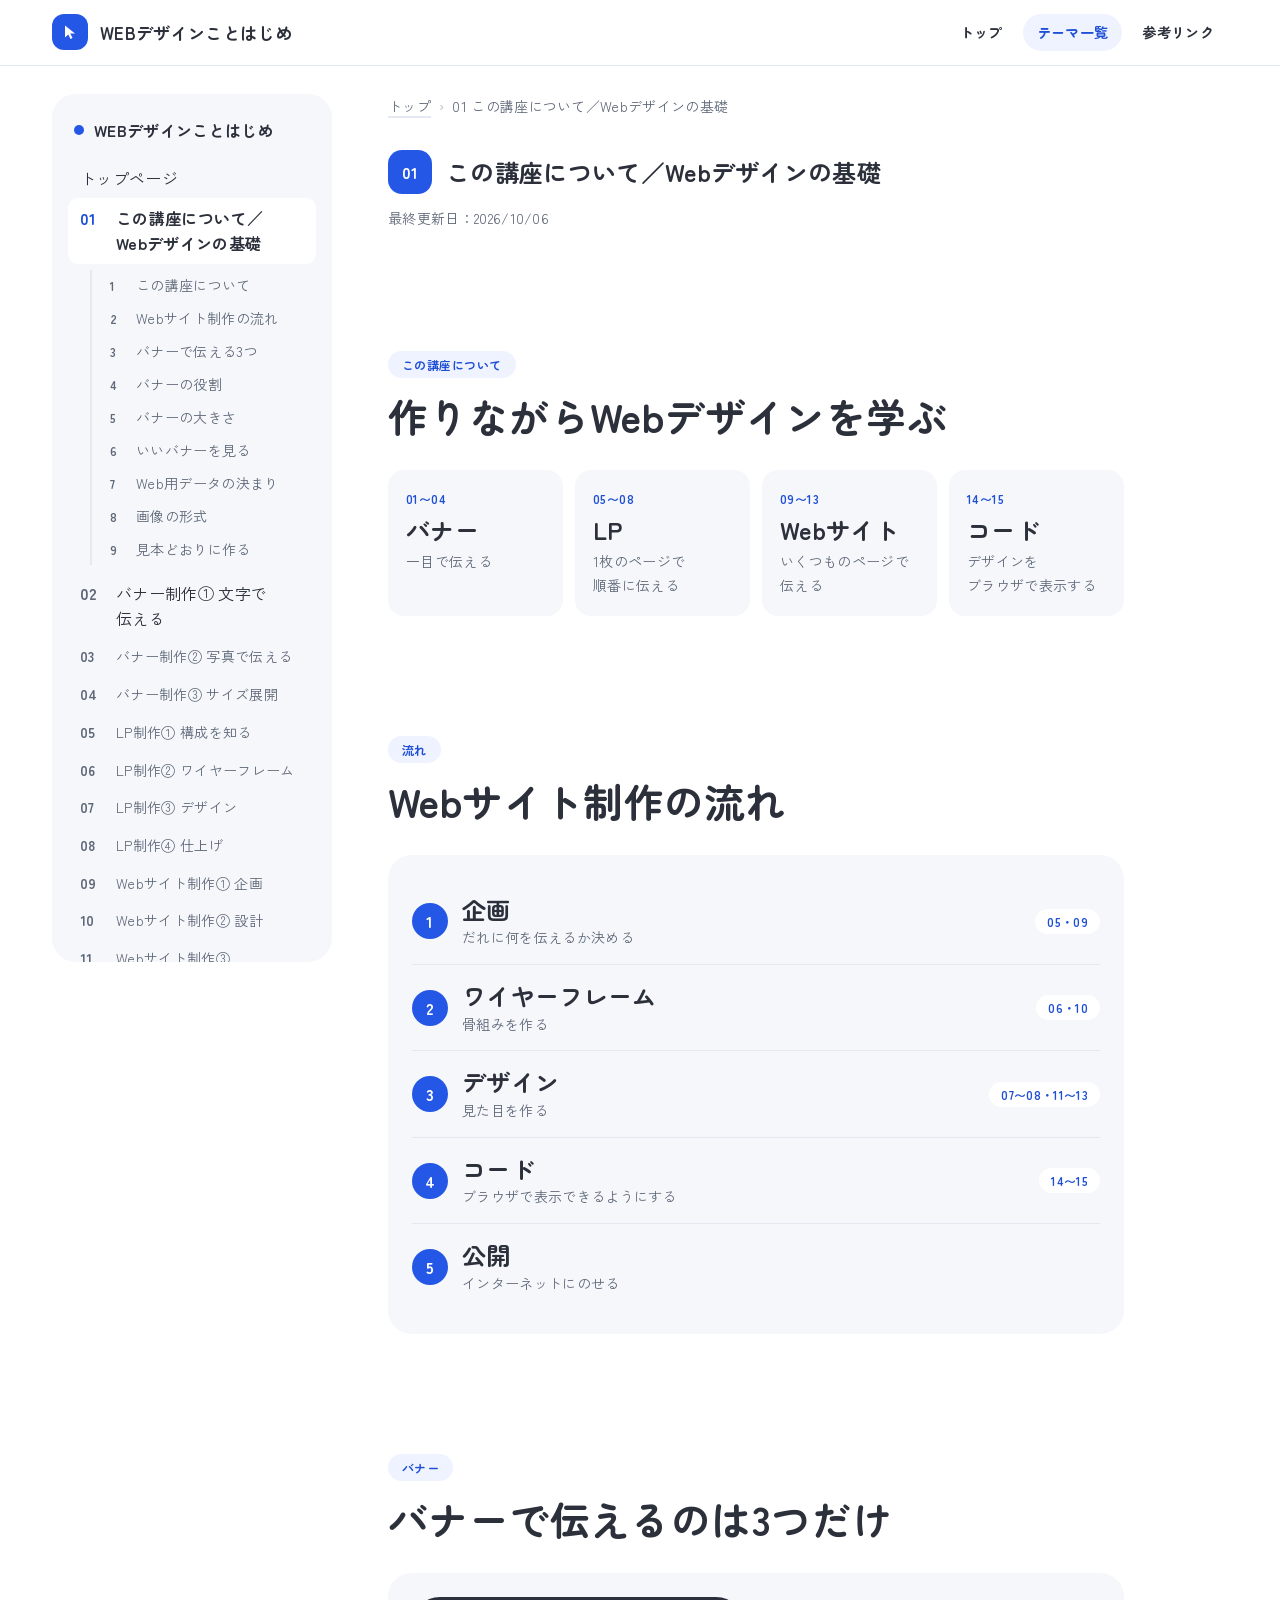
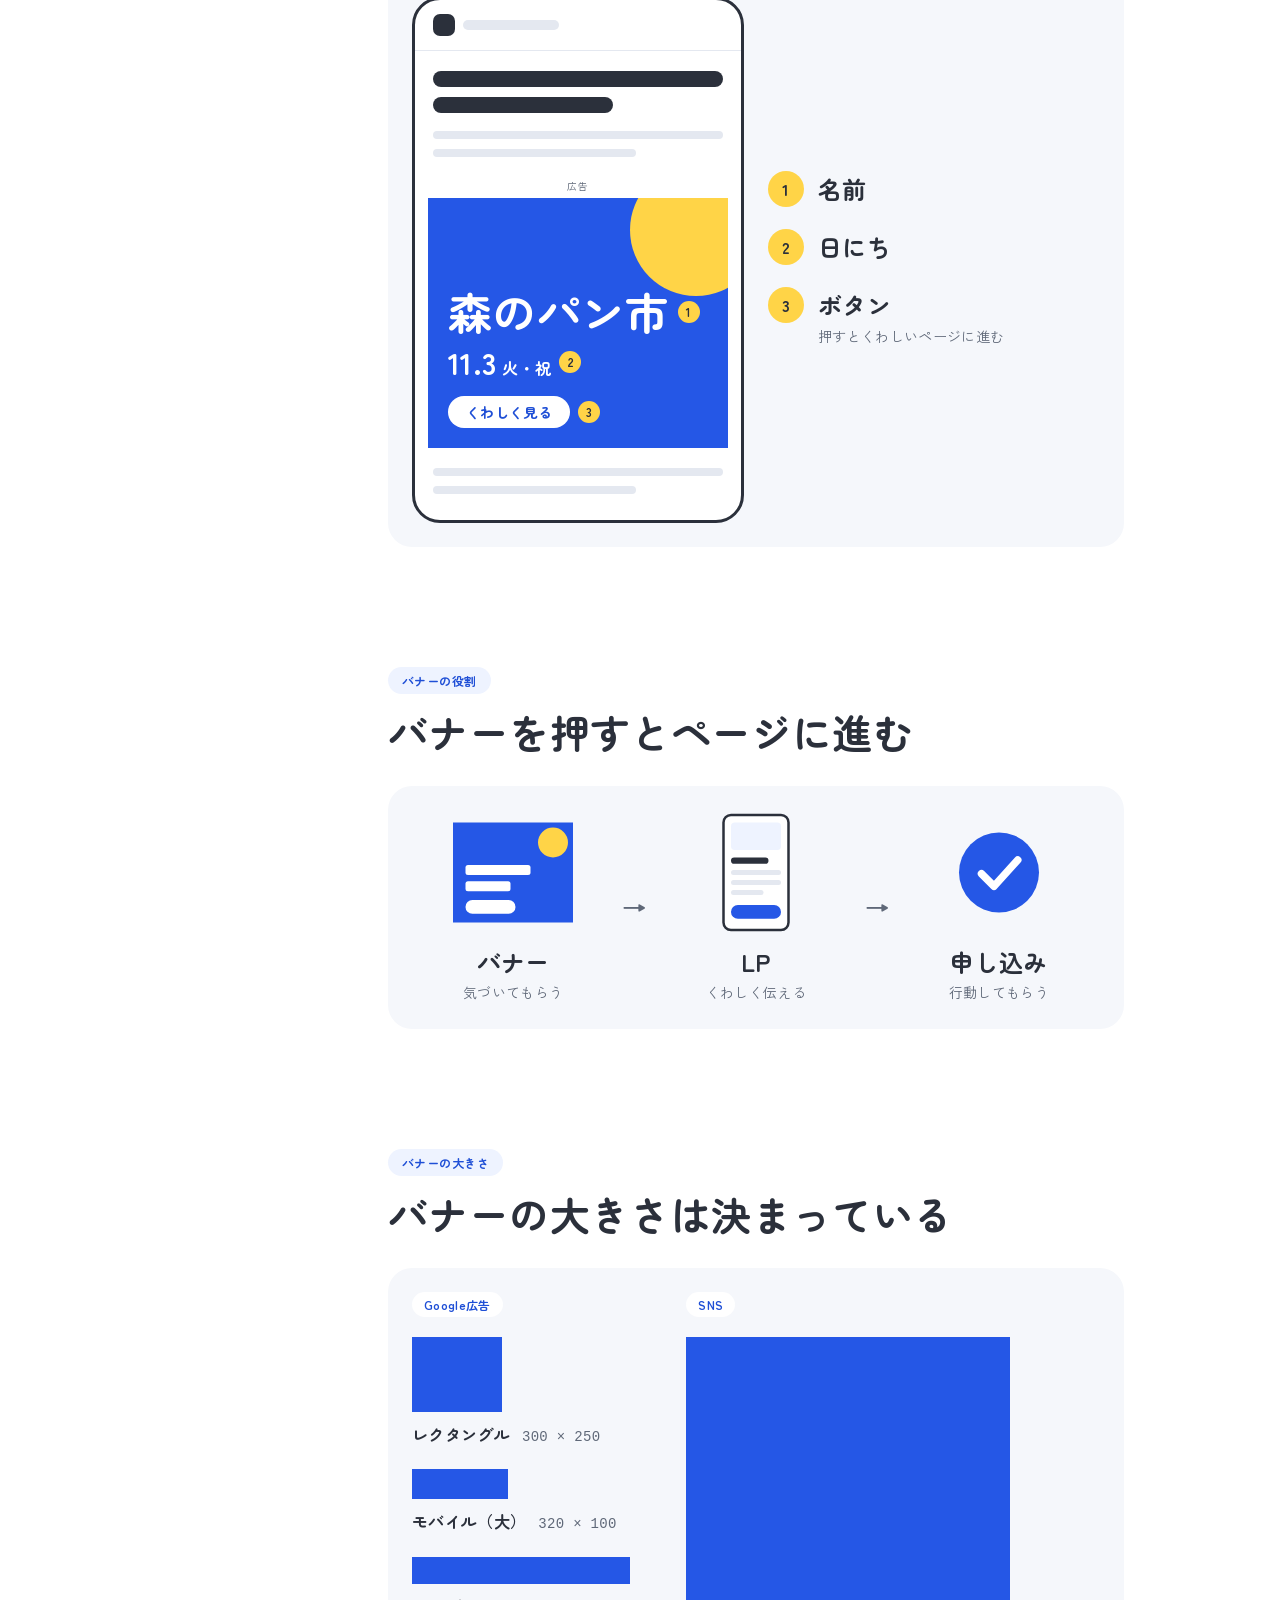
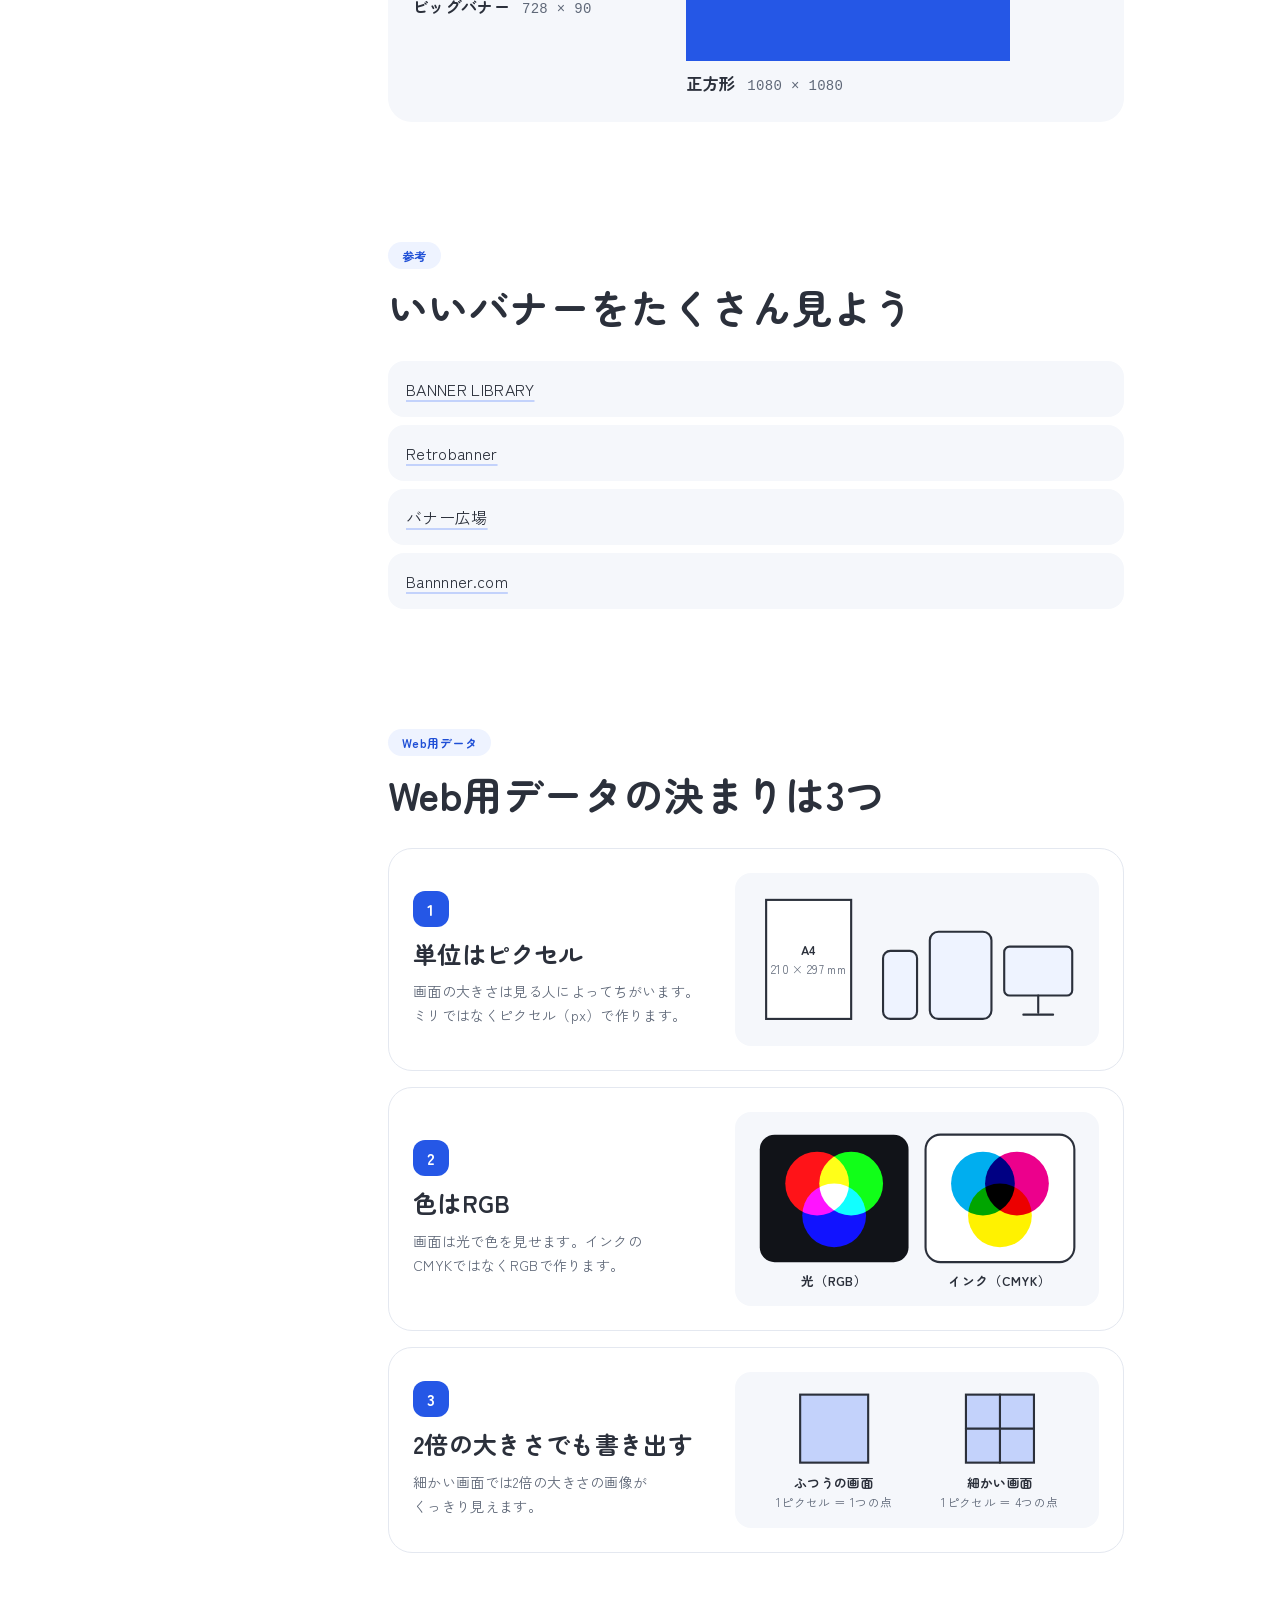
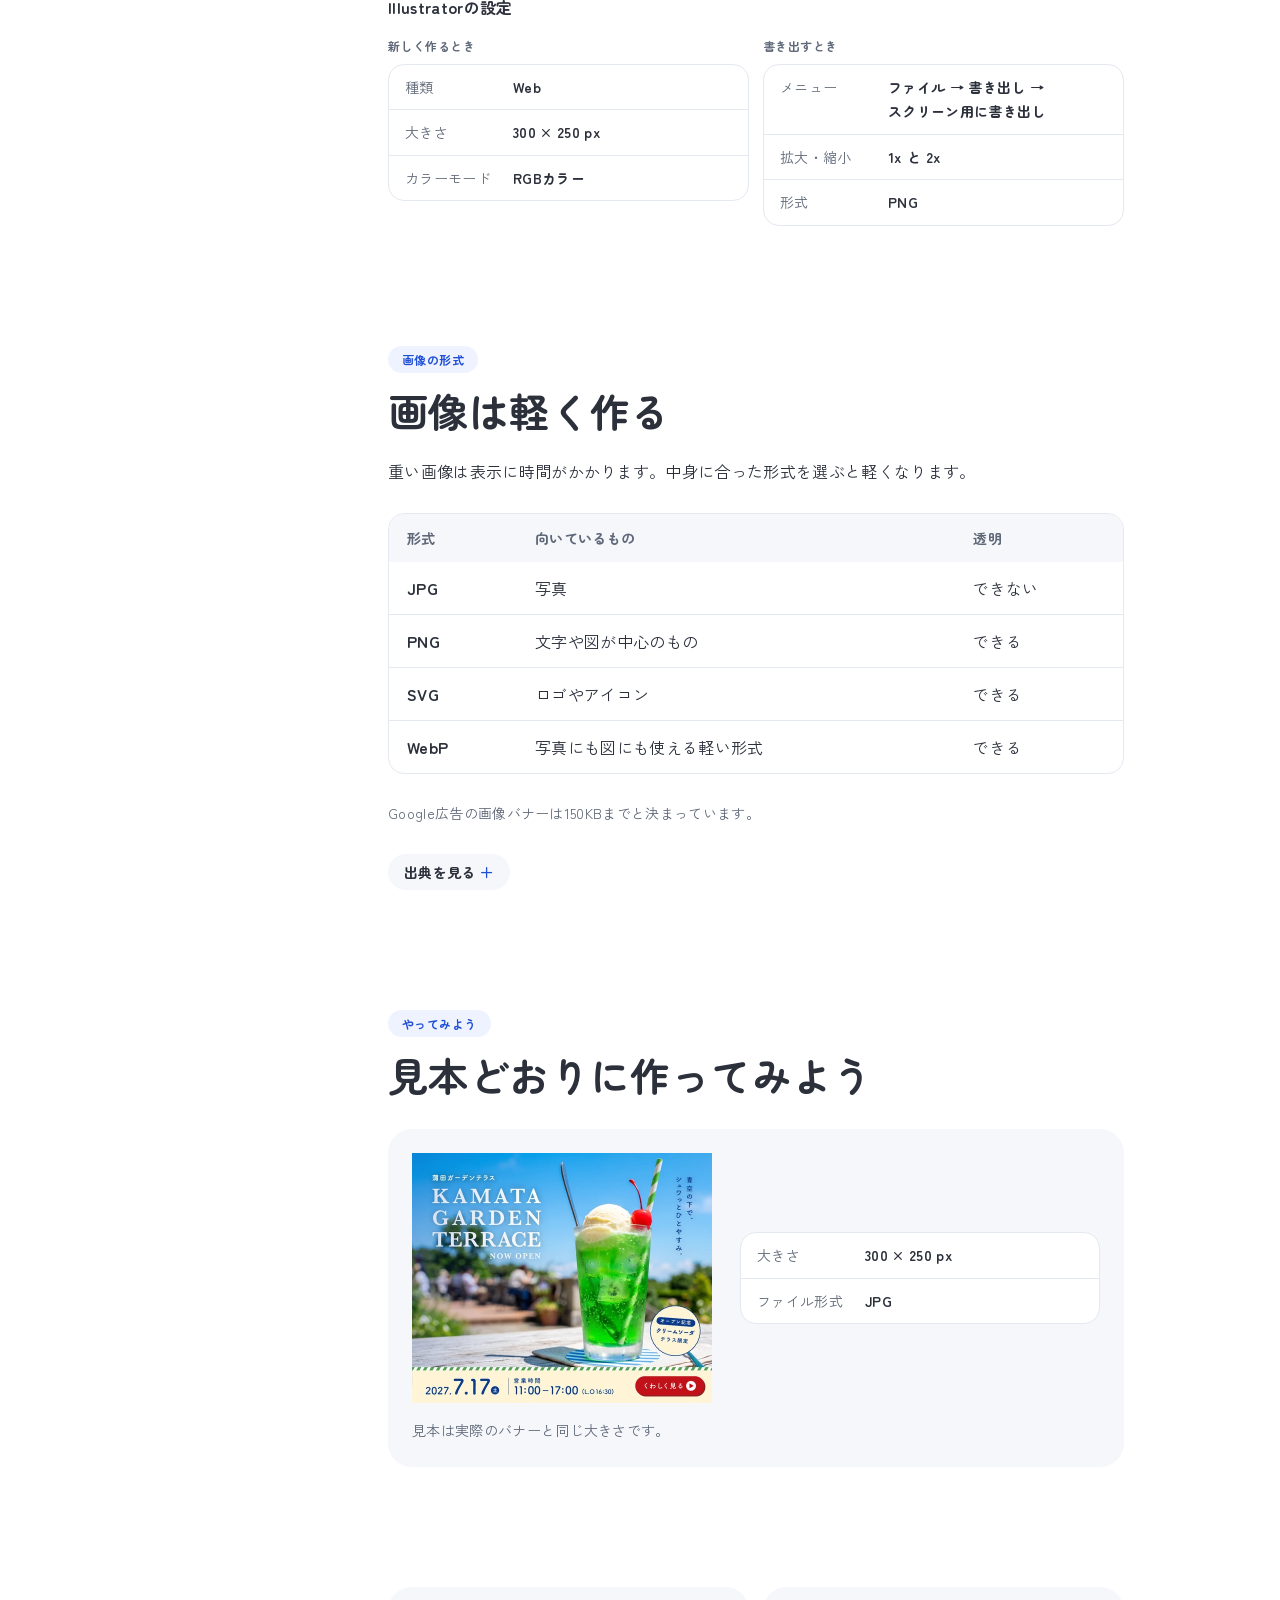
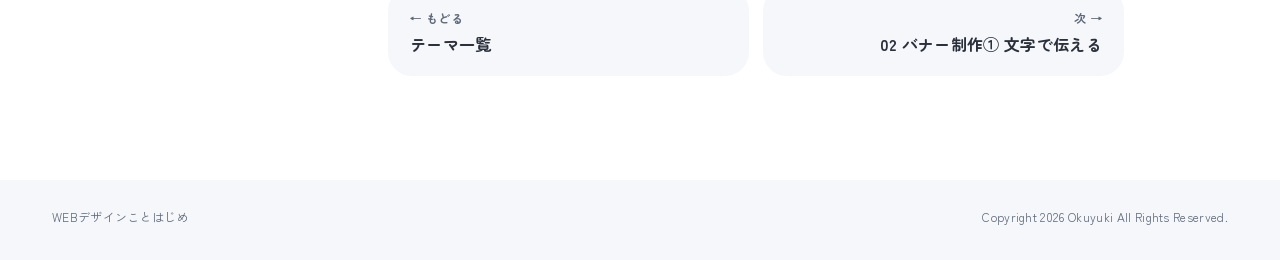
==== commit 8050fbca: "Merge branch 'main' into lesson02-draft" ====
--- a/lesson01.html
+++ b/lesson01.html
@@ -49,7 +49,7 @@
           <li><a href="#make"><span class="n">9</span><span>見本どおりに作る</span></a></li>
         </ul>
       </div>
-      <div class="toc-item is-soon"><span class="toc-head"><span class="toc-no">02</span><span class="toc-title">バナー制作① 文字で伝える</span></span></div>
+      <div class="toc-item"><a class="toc-head" href="lesson02.html"><span class="toc-no">02</span><span class="toc-title">バナー制作① 文字で伝える</span></a></div>
       <div class="toc-item is-soon"><span class="toc-head"><span class="toc-no">03</span><span class="toc-title">バナー制作② 写真で伝える</span></span></div>
       <div class="toc-item is-soon"><span class="toc-head"><span class="toc-no">04</span><span class="toc-title">バナー制作③ サイズ展開</span></span></div>
       <div class="toc-item is-soon"><span class="toc-head"><span class="toc-no">05</span><span class="toc-title">LP制作① 構成を知る</span></span></div>
@@ -364,7 +364,7 @@
 
     <nav class="pager" aria-label="ページ送り">
       <a class="pg pg-prev" href="./#lessons"><span class="pg-k">もどる</span><span class="pg-t">テーマ一覧</span></a>
-      <div class="pg pg-next is-soon"><span class="pg-k">次（準備中）</span><span class="pg-t">02 バナー制作① 文字で伝える</span></div>
+      <a class="pg pg-next" href="lesson02.html"><span class="pg-k">次</span><span class="pg-t">02 バナー制作① 文字で伝える</span></a>
     </nav>
   </main>
 </div>
--- a/style.css
+++ b/style.css
@@ -25,6 +25,7 @@
   --round: "Zen Maru Gothic", "Hiragino Maru Gothic ProN", "Arial Rounded MT Bold", Arial, "Noto Sans JP", sans-serif;
   --body: "Zen Kaku Gothic New", "Hiragino Sans", "Hiragino Kaku Gothic ProN", "Noto Sans JP", "Yu Gothic", Meiryo, sans-serif;
   --mono: ui-monospace, "SFMono-Regular", Menlo, Consolas, "Noto Sans JP", monospace;
+  --mincho: "Zen Old Mincho", "Hiragino Mincho ProN", "Yu Mincho", serif;  /* 書体の見本だけで使う */
 
   /* 文字の大きさ：伝えたい一言は大きく、補足は小さく。中間の大きさは作らない */
   --fs-msg: 2.5rem;     /* いちばん伝えたい一言 */
@@ -86,6 +87,7 @@
 svg { display: block; }
 img { max-width: 100%; }
 [hidden] { display: none !important; }
+.nb { white-space: nowrap; }  /* 「4.5 : 1」などを途中で折り返さない */
 
 a {
   color: inherit;
@@ -544,7 +546,7 @@
 }
 .bn-sun { position: absolute; top: -34px; right: -34px; width: 132px; height: 132px; border-radius: 50%; background: var(--sun); }
 .bn-row { display: flex; align-items: center; gap: 8px; }
-.bn-title { font-size: 44px; line-height: 1.15; }
+.bn-title { font-size: 44px; line-height: 1.15; white-space: nowrap; }
 .bn-date { font-size: 16px; }
 .bn-date b { margin-right: 6px; font-size: 30px; }
 .bn-btn { margin-top: 8px; padding: 7px 18px; border-radius: 999px; background: var(--paper); color: var(--accent-text); font-size: 14px; }
@@ -704,6 +706,93 @@
 .remake { display: grid; grid-template-columns: 300px minmax(0, 1fr); align-items: center; gap: 28px; }
 .sample { display: block; width: 300px; max-width: 100%; height: auto; }
 
+/* ---------- 文字だけのバナー ---------- */
+/* .bn に足して使う。上の丸がないので、たての中央に置く */
+.bn.is-text { align-content: center; }
+.fig.is-center { justify-items: center; }
+
+/* 見本をくらべるための、変えたところ。1つの見本で変えるのは1つだけ */
+.bn.is-flat .bn-title,
+.bn.is-flat .bn-date,
+.bn.is-flat .bn-date b,
+.bn.is-flat .bn-btn { font-size: 20px; }
+.bn.is-ragged .bn-title { justify-self: center; }
+.bn.is-ragged .bn-date { justify-self: end; }
+.bn.is-pale { background: #9db7f5; }
+.bn.is-even { gap: 30px; }
+.bn.is-even .bn-btn { margin-top: 0; }
+.bn.is-grouped .bn-btn { margin-top: 22px; }
+.bn.is-edge { align-content: start; padding: 2px; }
+.bn.is-many .bn-title { color: var(--sun); }
+.bn.is-many .bn-date { color: #ffb3d1; }
+.bn.is-many .bn-btn { background: #8ee6a8; }
+.bn.is-accent .bn-date b { color: var(--sun); }
+/* 文で書いたとき */
+.bn-long { font-size: 20px; line-height: 1.5; }
+/* はしからの余白を見せる */
+.bn.is-frame::before { content: ""; position: absolute; inset: 19px; border: 2px dashed var(--sun); }
+/* そろえた線を見せる */
+.bn.is-guide::before { content: ""; position: absolute; top: 0; bottom: 0; left: 19px; border-left: 2px dashed var(--sun); }
+
+/* ---------- 2つ並べてくらべる ---------- */
+/* 幅が足りないときは、たてに重ねる */
+.pair { display: grid; grid-template-columns: repeat(auto-fit, minmax(min(300px, 100%), 1fr)); justify-items: center; align-items: start; gap: 24px; }
+.pair-cell { display: grid; grid-template-columns: minmax(0, 1fr); justify-items: center; align-content: start; gap: 12px; min-width: 0; max-width: 100%; }
+.cap { padding: 2px 12px; border-radius: 999px; background: var(--paper); color: var(--mute); font-family: var(--round); font-size: var(--fs-label); font-weight: 700; font-variant-numeric: tabular-nums; }
+.cap.is-after { color: var(--accent-text); }
+
+/* ---------- 青い板（文字の見本をのせる） ---------- */
+.board {
+  display: grid;
+  align-content: center;
+  justify-items: start;
+  gap: 12px;
+  width: 300px;
+  max-width: 100%;
+  min-height: 140px;
+  padding: 20px;
+  background: var(--accent);
+  color: var(--paper);
+  font-family: var(--round);
+  font-weight: 700;
+  line-height: 1.2;
+}
+.num { font-size: 16px; }
+.num b { margin-right: 4px; font-size: 44px; }
+.board.is-flat .num,
+.board.is-flat .num b { margin-right: 0; font-size: 24px; }
+
+/* 2行の文字。行の間は、文字の大きさに対する割合で決める */
+.lines { font-size: 44px; line-height: 1.75; }
+.lines.is-tight { line-height: 1.2; }
+
+.big { font-size: 40px; white-space: nowrap; }
+.big.is-tight { letter-spacing: -0.02em; }
+.big.is-tight i { margin-inline: -0.22em; font-style: normal; }
+
+/* ---------- 書体の見本 ---------- */
+.faces { display: grid; grid-template-columns: repeat(auto-fit, minmax(min(190px, 100%), 1fr)); gap: 12px; }
+.face { display: grid; justify-items: center; gap: 4px; padding: 24px 16px 20px; border-radius: var(--r-m); background: var(--paper); text-align: center; }
+.face-word { margin-bottom: 10px; font-size: 2rem; font-weight: 700; line-height: 1.3; white-space: nowrap; }
+.face.is-gothic .face-word { font-family: var(--body); }
+.face.is-mincho .face-word { font-family: var(--mincho); }
+.face.is-maru .face-word { font-family: var(--round); }
+.face b { font-family: var(--round); }
+.face span:last-child { color: var(--mute); font-size: var(--fs-sm); }
+
+/* ---------- 材料（たのまれた文章をそのまま並べる） ---------- */
+.memo { padding: 4px 20px; border-radius: var(--r-m); background: var(--paper); }
+.memo li { padding: 12px 0; line-height: 1.7; }
+.memo li + li { border-top: 1px solid var(--rule); }
+.fig .ref-k + .spec,
+.fig .ref-k + .memo { margin-top: -8px; }
+.fig .memo + .ref-k { margin-top: 12px; }
+
+/* ---------- ページの中の行き先 ---------- */
+.jump { display: flex; flex-wrap: wrap; gap: 8px; }
+.jump a { display: block; padding: 6px 16px; border-radius: 999px; background: var(--mist); font-family: var(--round); font-size: var(--fs-sm); font-weight: 700; text-decoration: none; }
+.jump a:hover { background: var(--accent-tint); color: var(--accent-text); }
+
 /* ---------- 出典 ---------- */
 .more summary { display: inline-block; padding: 6px 16px; border-radius: 999px; background: var(--mist); font-family: var(--round); font-size: var(--fs-sm); font-weight: 700; cursor: pointer; list-style: none; }
 .more summary::-webkit-details-marker { display: none; }
@@ -717,6 +806,7 @@
 .pg-k { color: var(--mute); font-family: var(--round); font-size: var(--fs-label); font-weight: 700; letter-spacing: 0.04em; }
 .pg-t { font-family: var(--round); font-weight: 700; line-height: 1.5; word-break: keep-all; overflow-wrap: anywhere; }
 .pg-prev .pg-k::before { content: "← "; }
+a.pg-next .pg-k::after { content: " →"; }
 .pg-next { text-align: right; }
 .pg.is-soon { border: 2px dashed var(--rule); background: var(--paper); }
 .pg.is-soon .pg-t { color: var(--mute); }
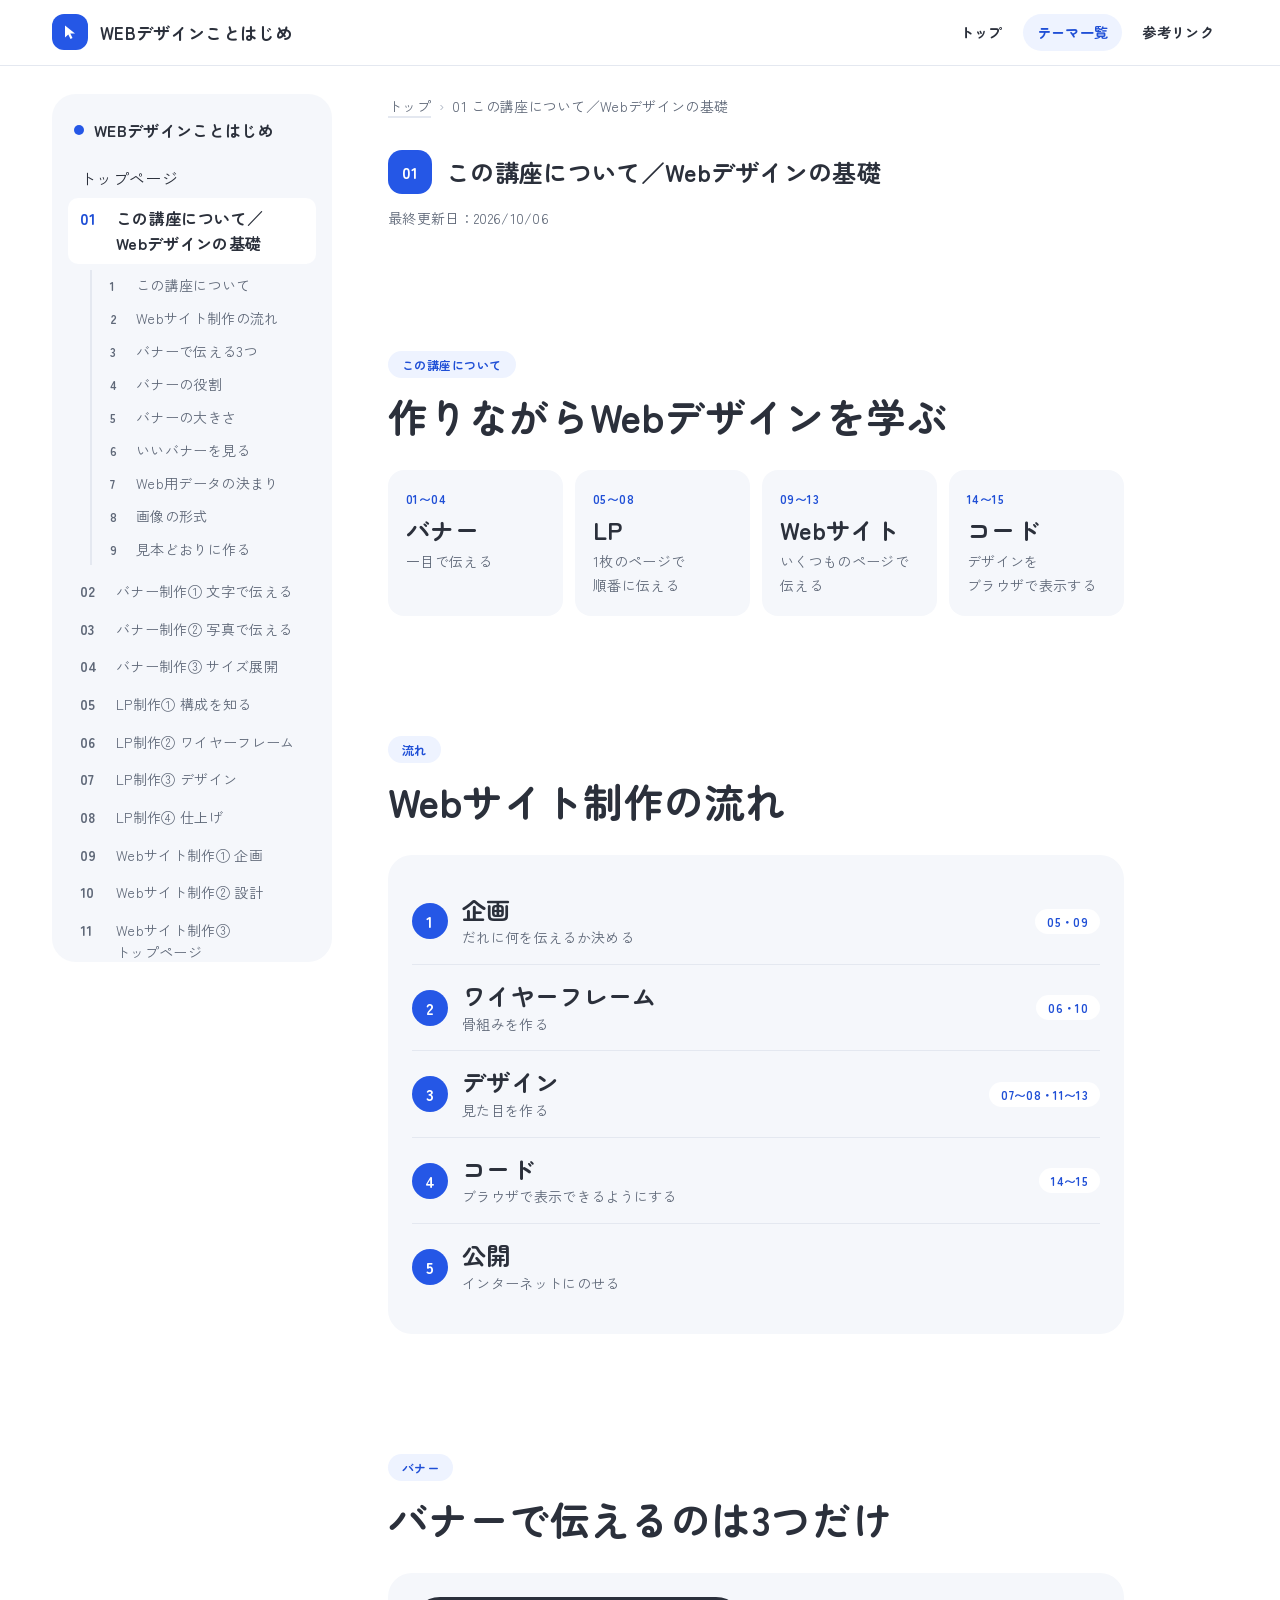
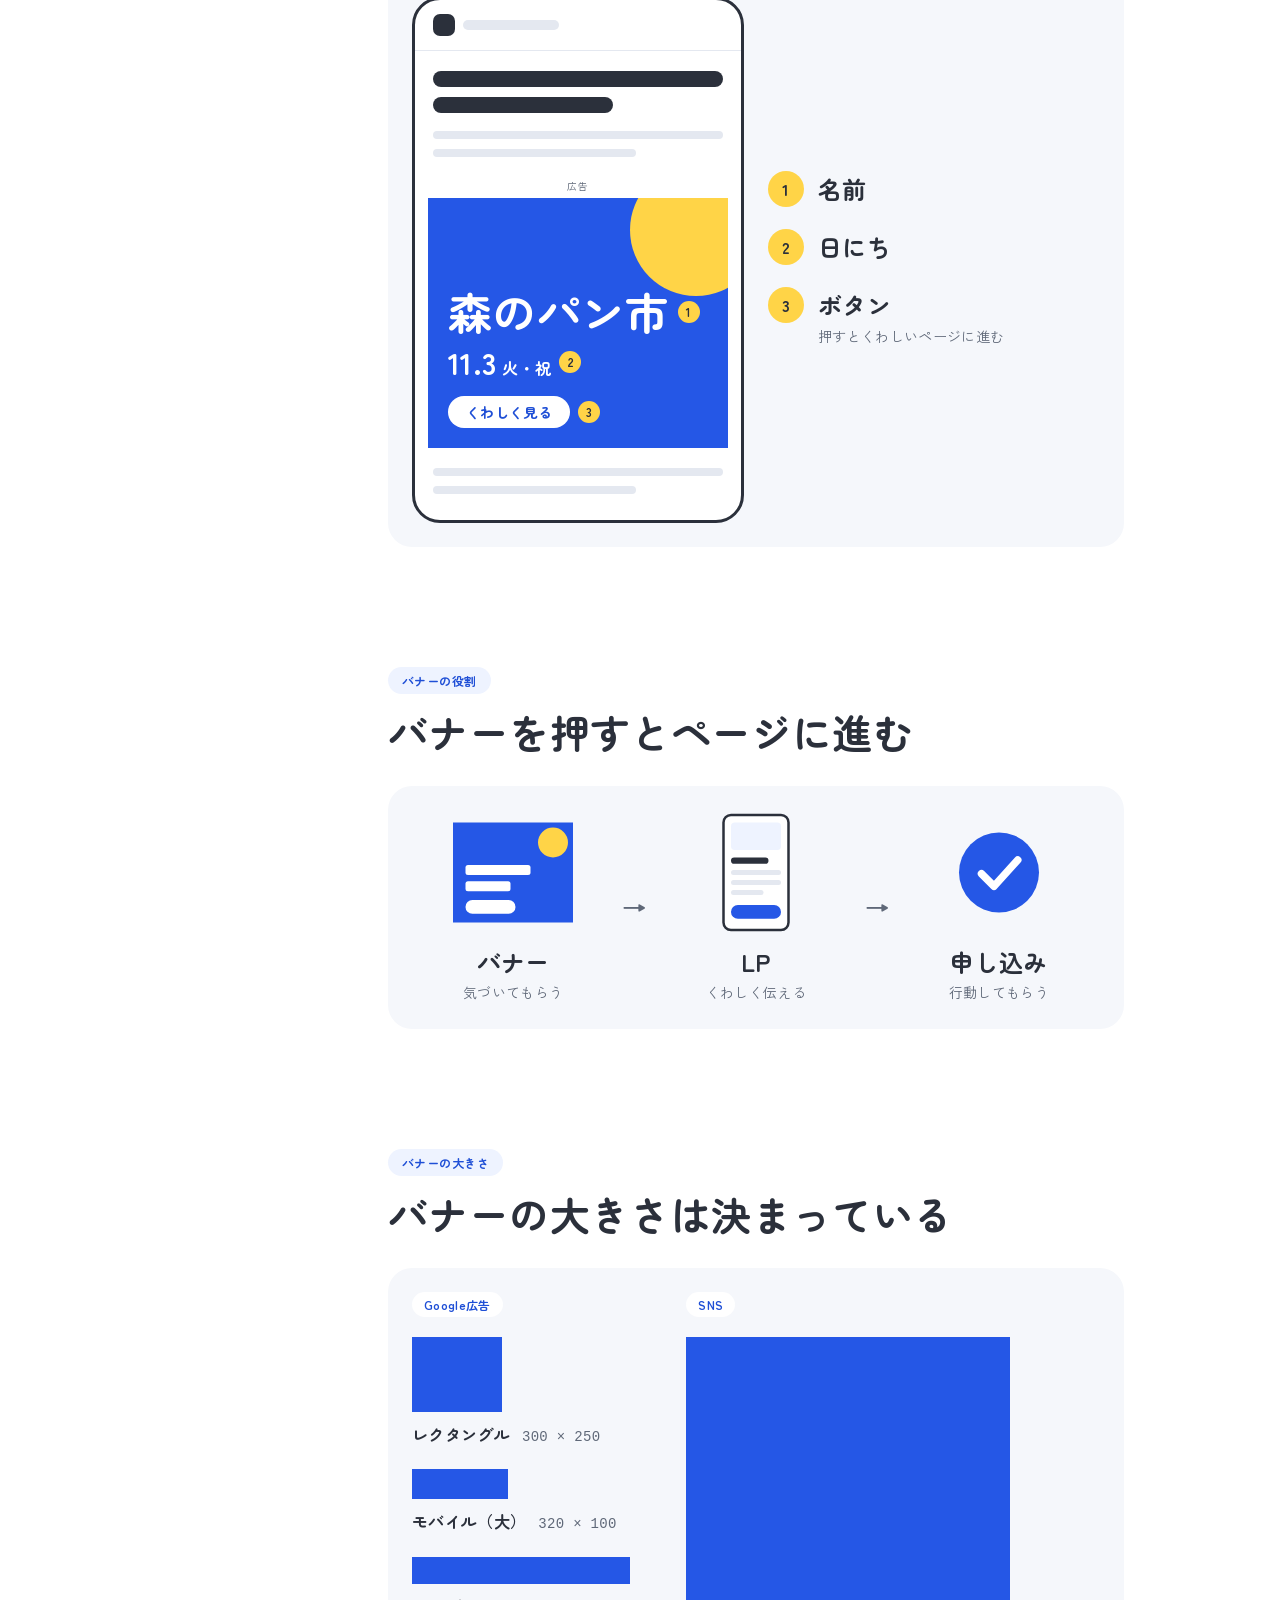
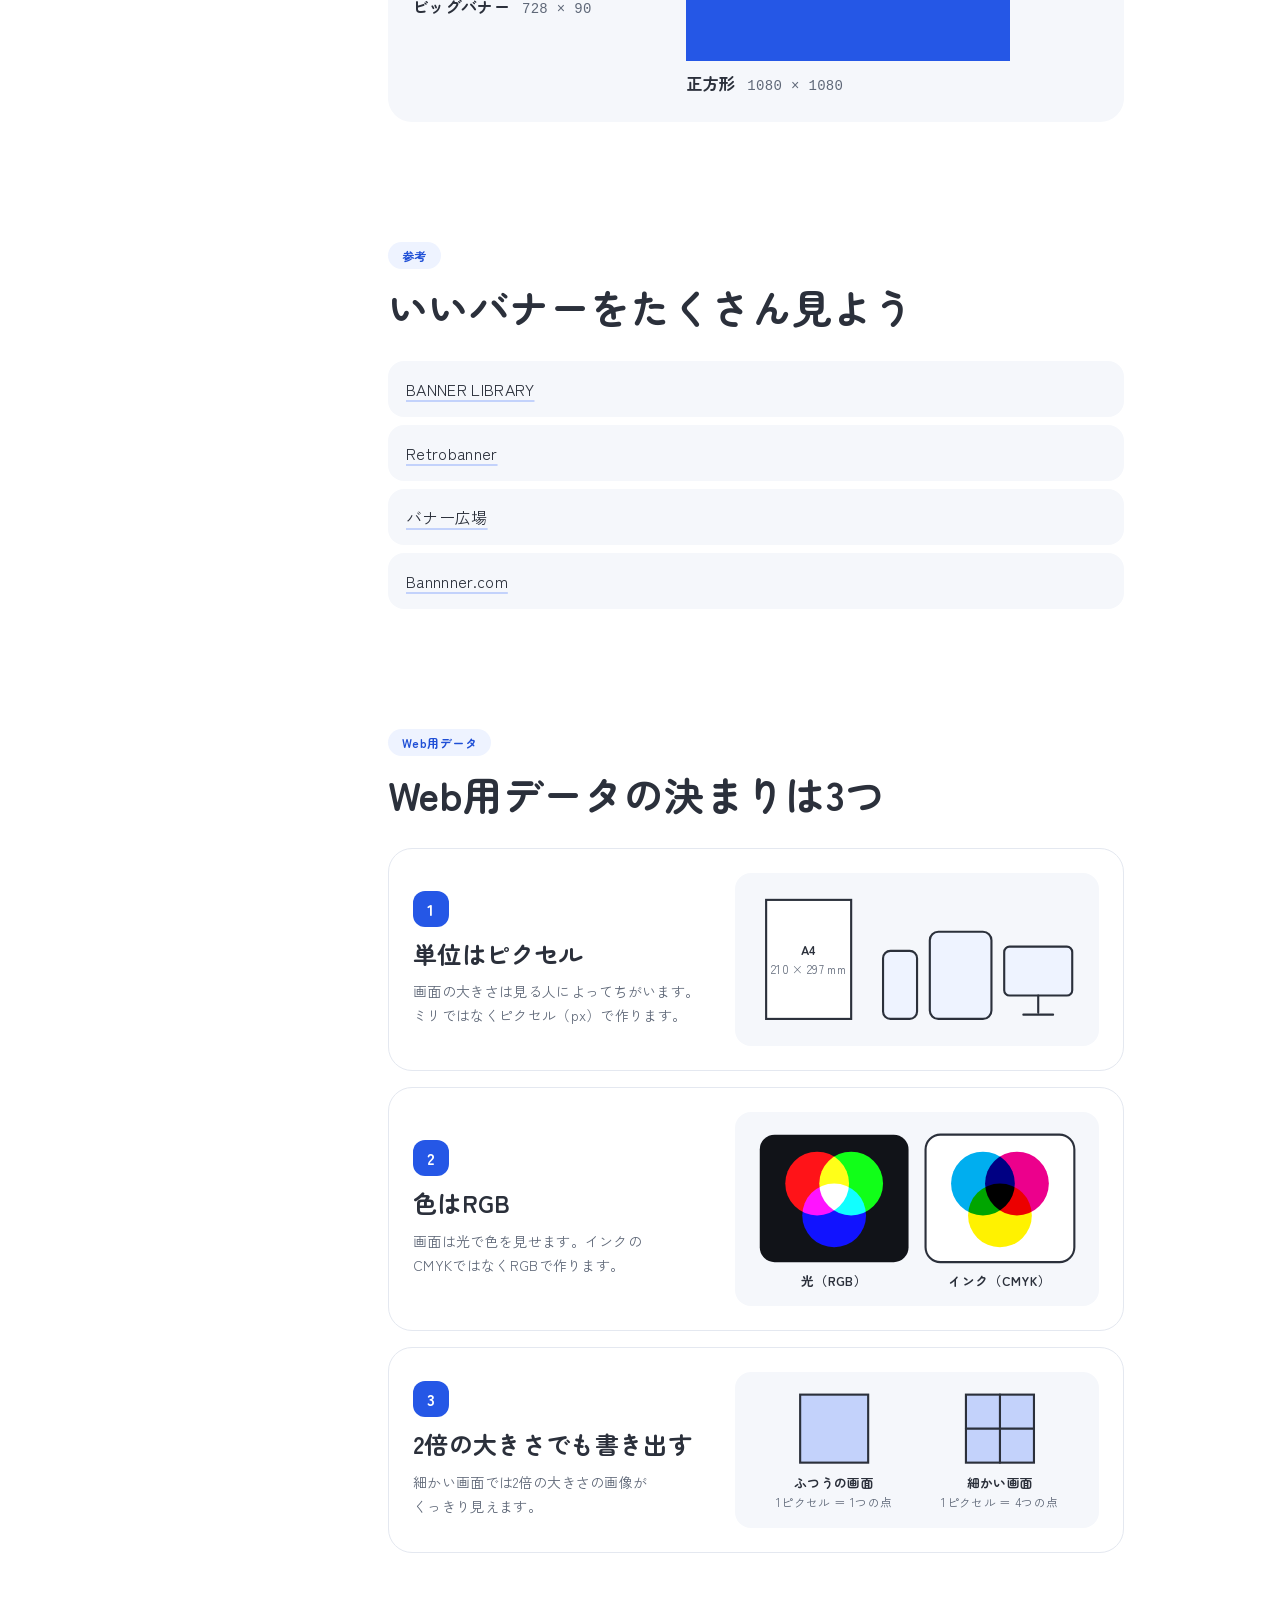
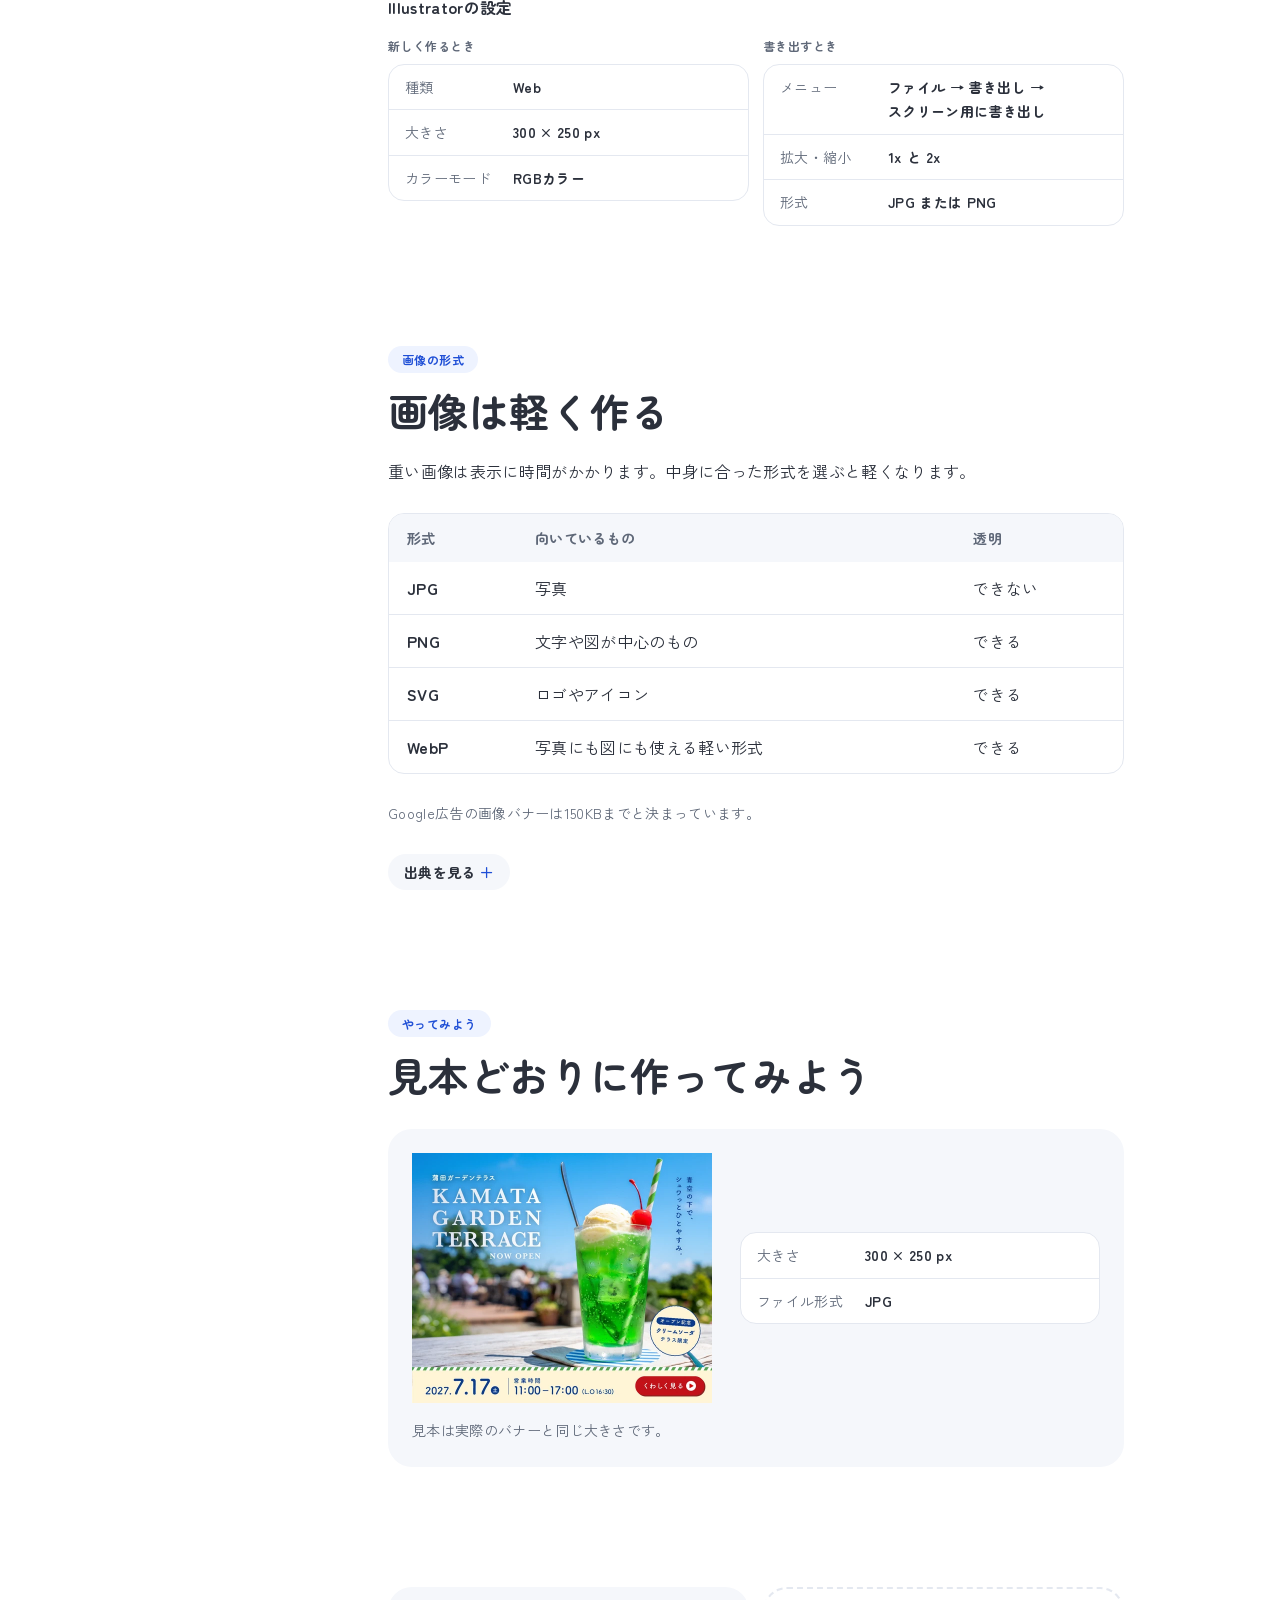
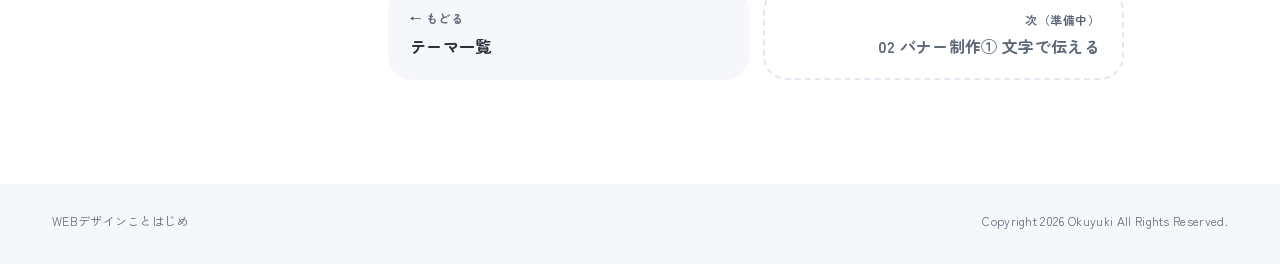
==== commit 6b1d1e04: "01：書き出しの形式を「JPG または PNG」に（見本の指定とそろえる） Co-Authored-By: Claude Opus 5.5 <noreply@anthropic.com> Claude" ====
--- a/lesson01.html
+++ b/lesson01.html
@@ -49,7 +49,7 @@
           <li><a href="#make"><span class="n">9</span><span>見本どおりに作る</span></a></li>
         </ul>
       </div>
-      <div class="toc-item"><a class="toc-head" href="lesson02.html"><span class="toc-no">02</span><span class="toc-title">バナー制作① 文字で伝える</span></a></div>
+      <div class="toc-item is-soon"><span class="toc-head"><span class="toc-no">02</span><span class="toc-title">バナー制作① 文字で伝える</span></span></div>
       <div class="toc-item is-soon"><span class="toc-head"><span class="toc-no">03</span><span class="toc-title">バナー制作② 写真で伝える</span></span></div>
       <div class="toc-item is-soon"><span class="toc-head"><span class="toc-no">04</span><span class="toc-title">バナー制作③ サイズ展開</span></span></div>
       <div class="toc-item is-soon"><span class="toc-head"><span class="toc-no">05</span><span class="toc-title">LP制作① 構成を知る</span></span></div>
@@ -306,7 +306,7 @@
             <dl class="spec">
               <div><dt>メニュー</dt><dd>ファイル → 書き出し → スクリーン用に書き出し</dd></div>
               <div><dt>拡大・縮小</dt><dd>1x と 2x</dd></div>
-              <div><dt>形式</dt><dd>PNG</dd></div>
+              <div><dt>形式</dt><dd>JPG または PNG</dd></div>
             </dl>
           </div>
         </div>
@@ -364,7 +364,7 @@
 
     <nav class="pager" aria-label="ページ送り">
       <a class="pg pg-prev" href="./#lessons"><span class="pg-k">もどる</span><span class="pg-t">テーマ一覧</span></a>
-      <a class="pg pg-next" href="lesson02.html"><span class="pg-k">次</span><span class="pg-t">02 バナー制作① 文字で伝える</span></a>
+      <div class="pg pg-next is-soon"><span class="pg-k">次（準備中）</span><span class="pg-t">02 バナー制作① 文字で伝える</span></div>
     </nav>
   </main>
 </div>
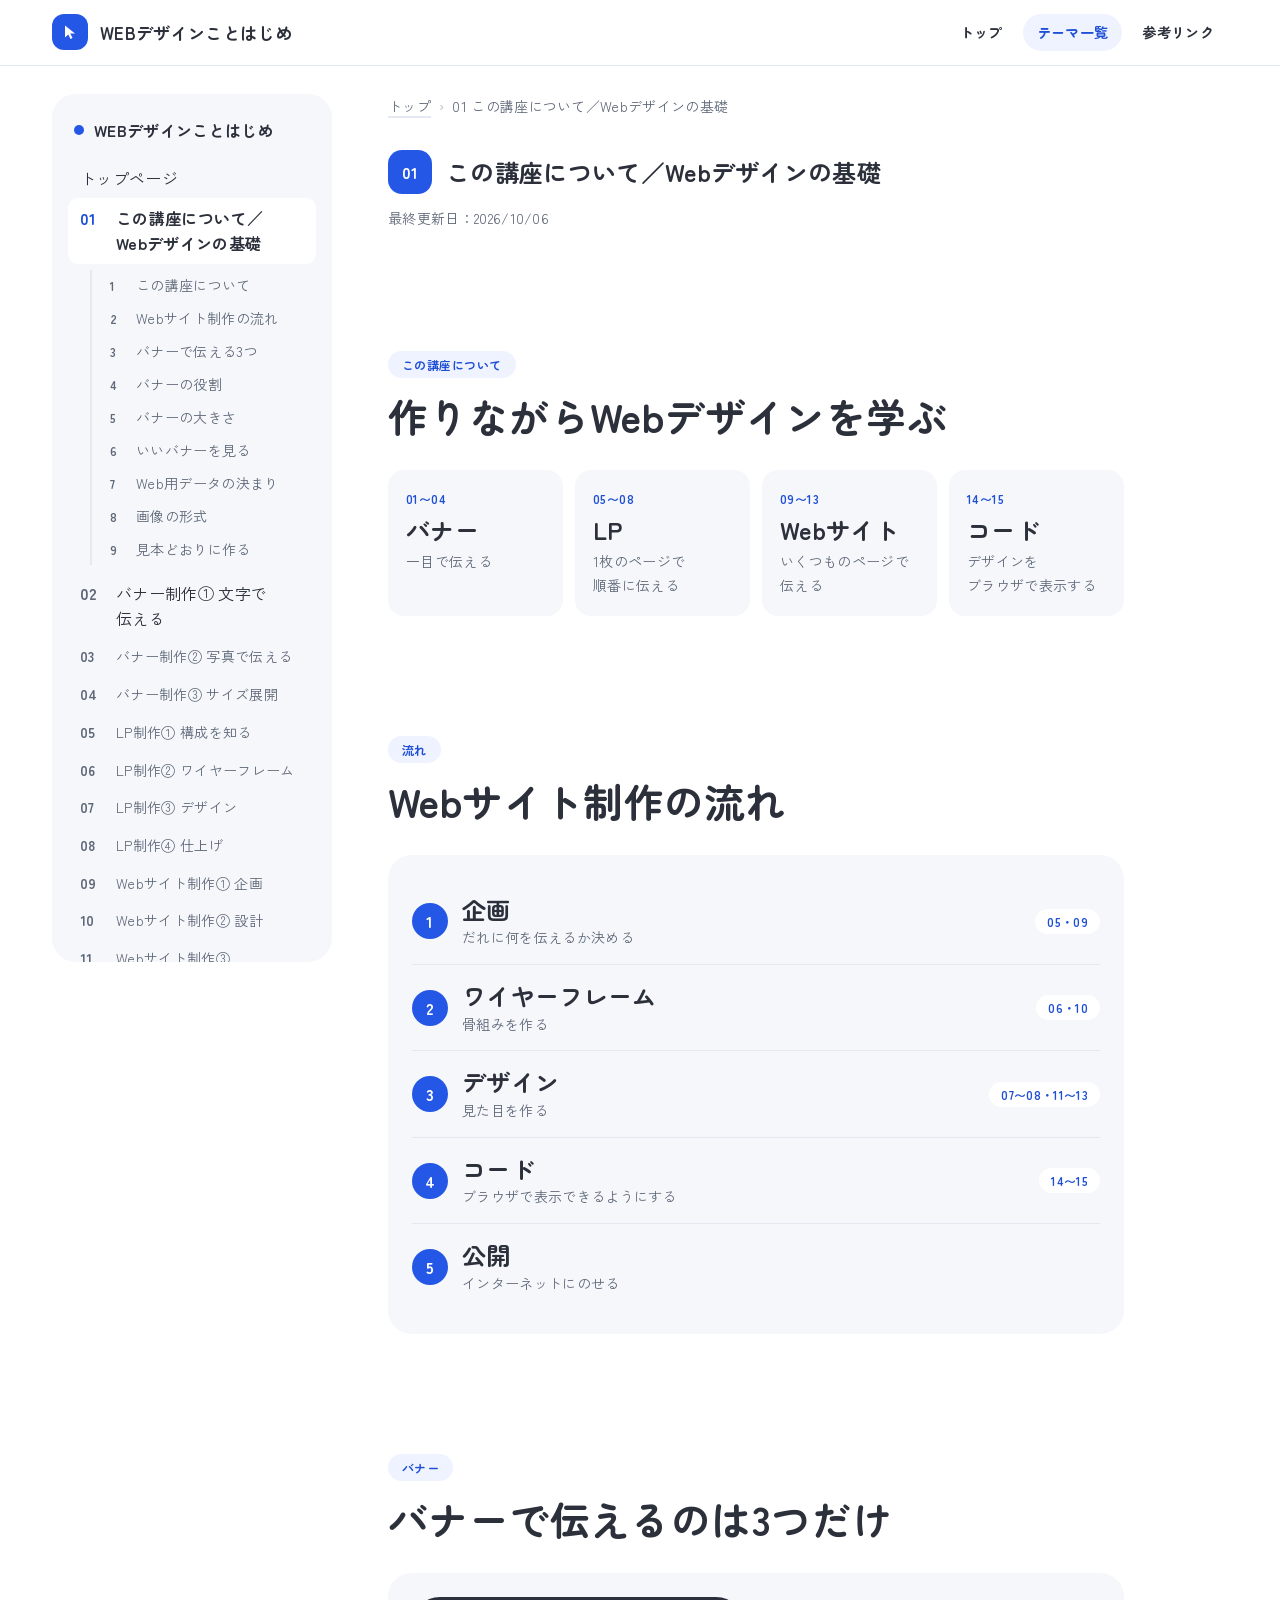
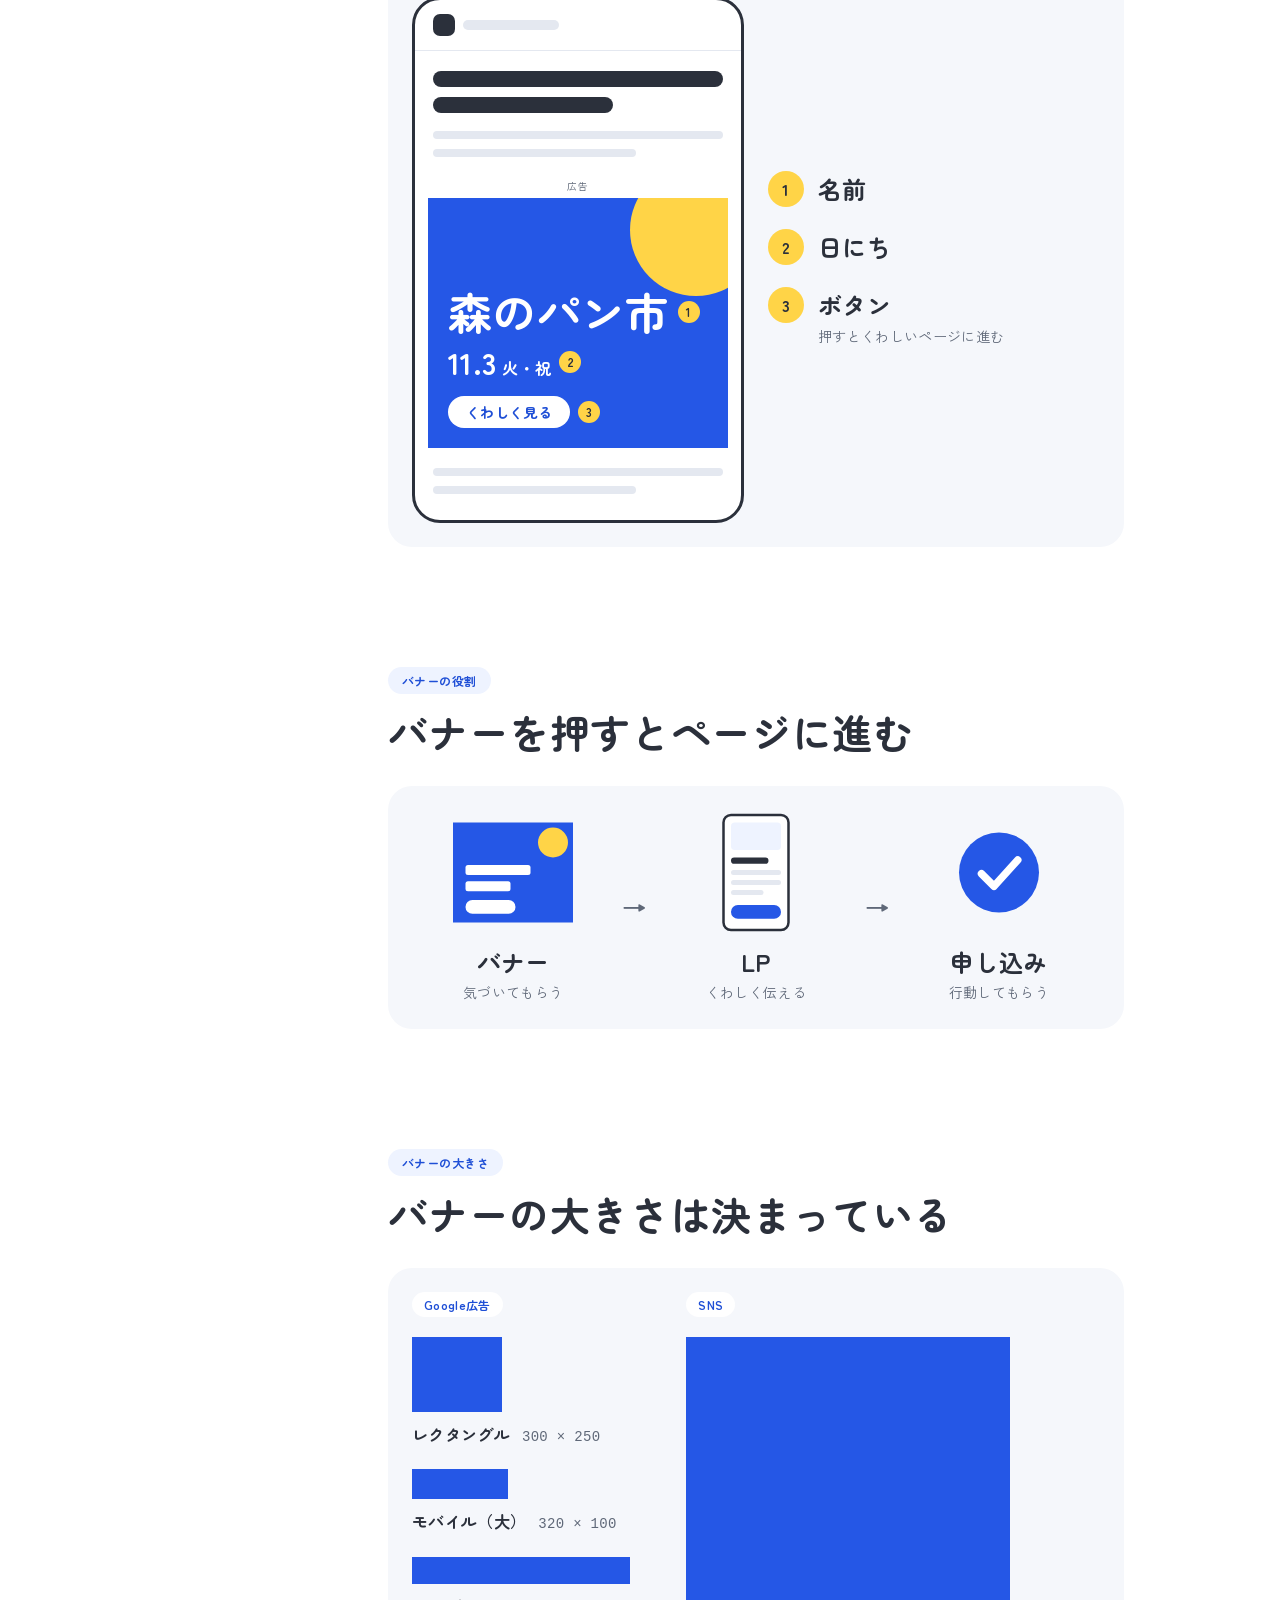
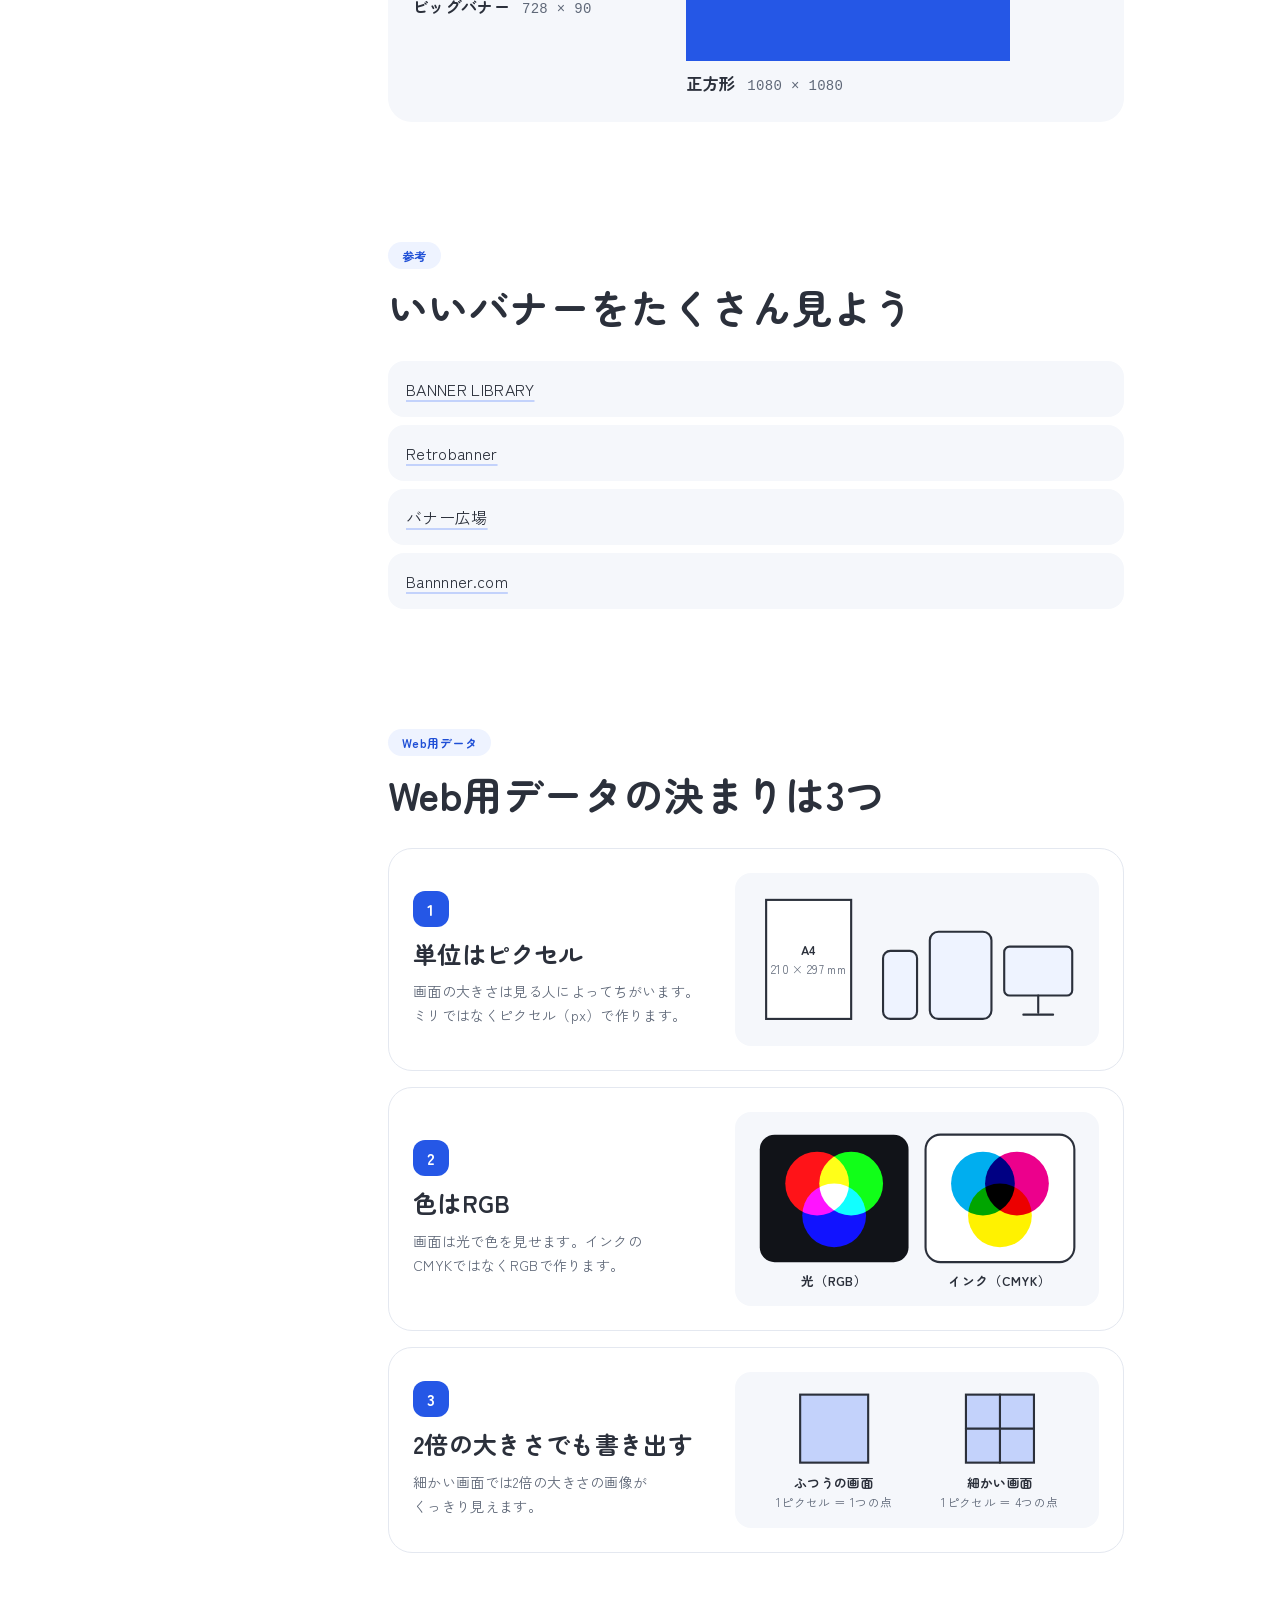
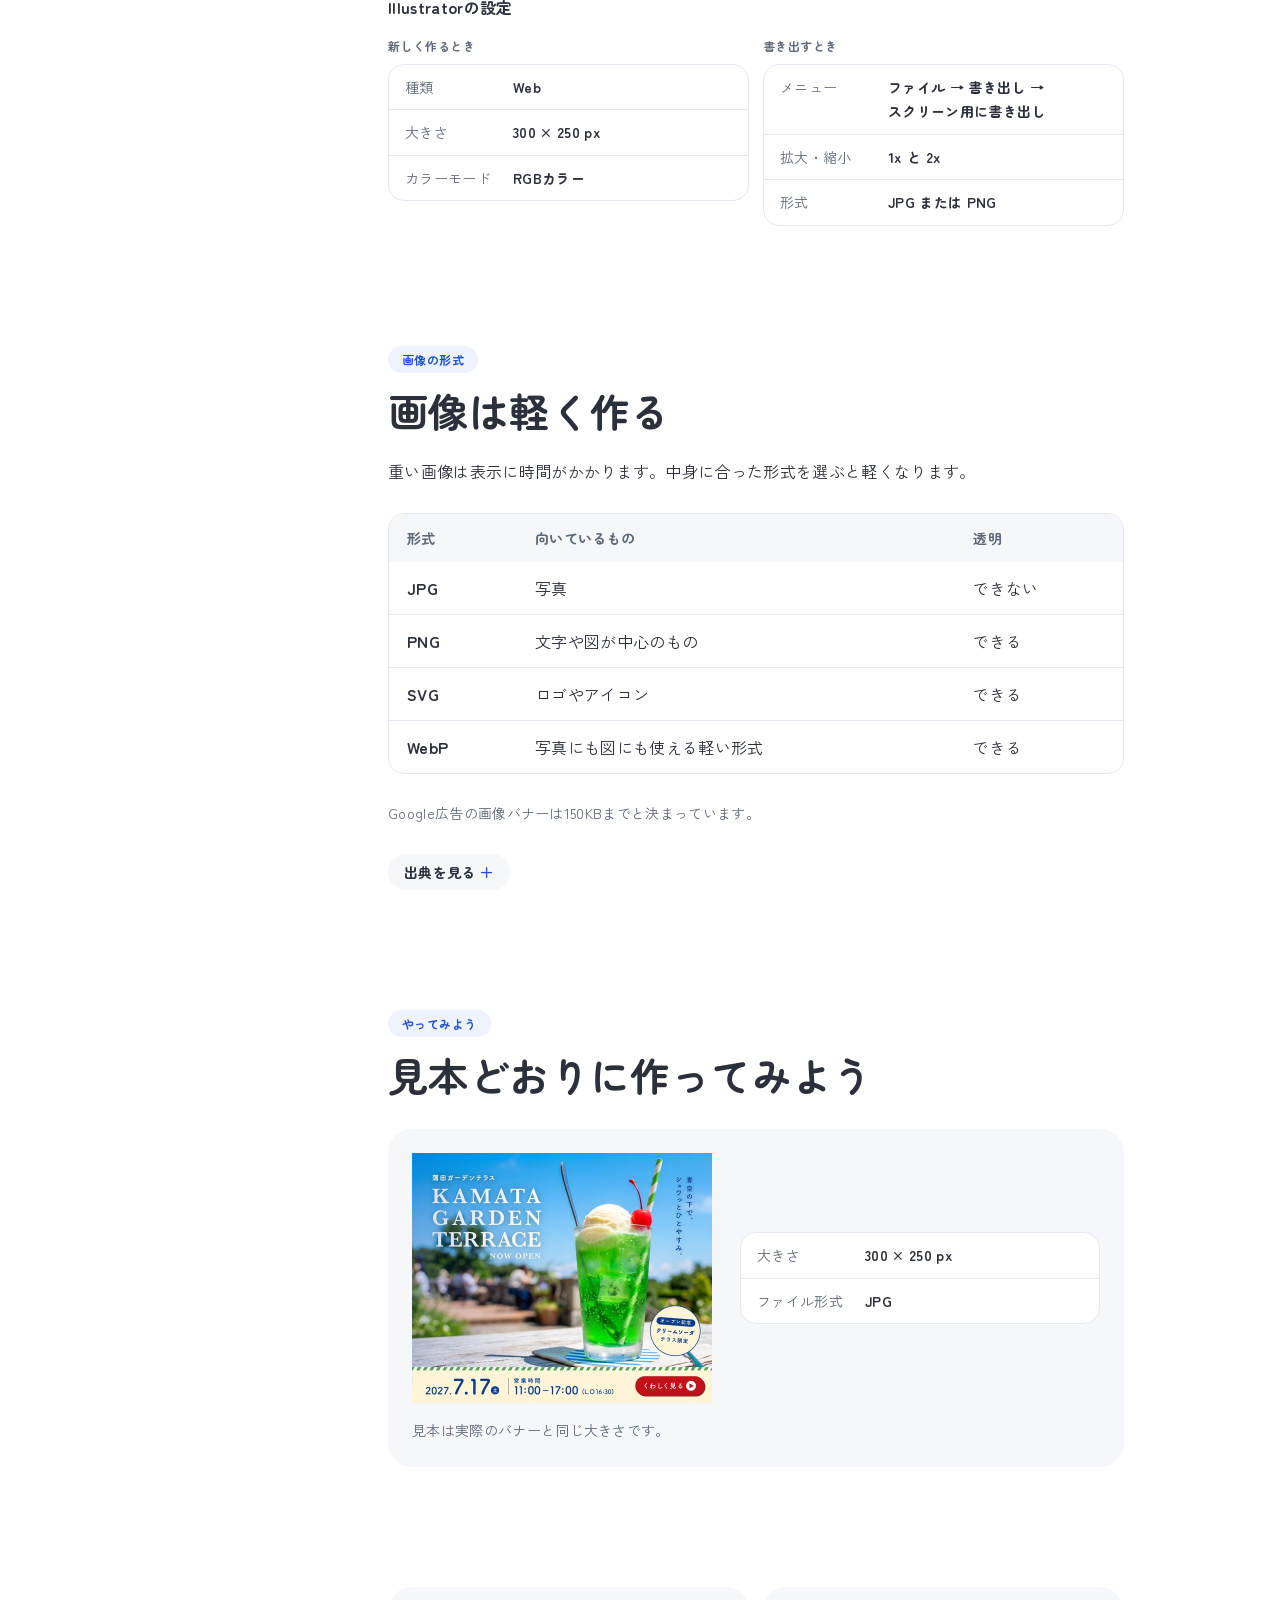
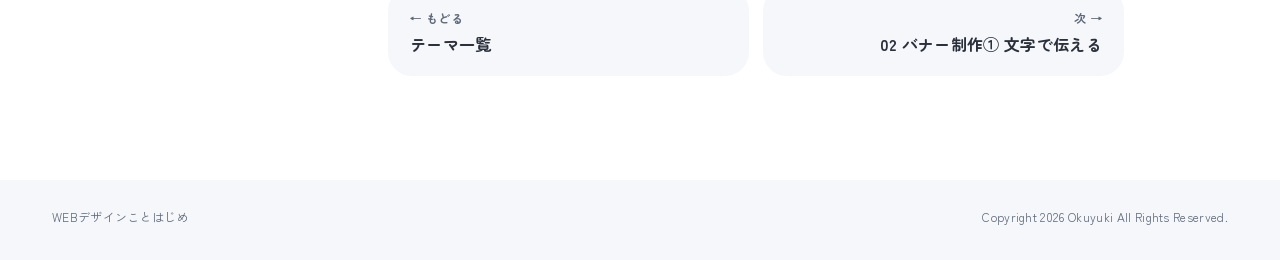
==== commit 3a3688ae: "Merge branch 'main' into lesson02-draft" ====
--- a/lesson01.html
+++ b/lesson01.html
@@ -49,7 +49,7 @@
           <li><a href="#make"><span class="n">9</span><span>見本どおりに作る</span></a></li>
         </ul>
       </div>
-      <div class="toc-item is-soon"><span class="toc-head"><span class="toc-no">02</span><span class="toc-title">バナー制作① 文字で伝える</span></span></div>
+      <div class="toc-item"><a class="toc-head" href="lesson02.html"><span class="toc-no">02</span><span class="toc-title">バナー制作① 文字で伝える</span></a></div>
       <div class="toc-item is-soon"><span class="toc-head"><span class="toc-no">03</span><span class="toc-title">バナー制作② 写真で伝える</span></span></div>
       <div class="toc-item is-soon"><span class="toc-head"><span class="toc-no">04</span><span class="toc-title">バナー制作③ サイズ展開</span></span></div>
       <div class="toc-item is-soon"><span class="toc-head"><span class="toc-no">05</span><span class="toc-title">LP制作① 構成を知る</span></span></div>
@@ -364,7 +364,7 @@
 
     <nav class="pager" aria-label="ページ送り">
       <a class="pg pg-prev" href="./#lessons"><span class="pg-k">もどる</span><span class="pg-t">テーマ一覧</span></a>
-      <div class="pg pg-next is-soon"><span class="pg-k">次（準備中）</span><span class="pg-t">02 バナー制作① 文字で伝える</span></div>
+      <a class="pg pg-next" href="lesson02.html"><span class="pg-k">次</span><span class="pg-t">02 バナー制作① 文字で伝える</span></a>
     </nav>
   </main>
 </div>
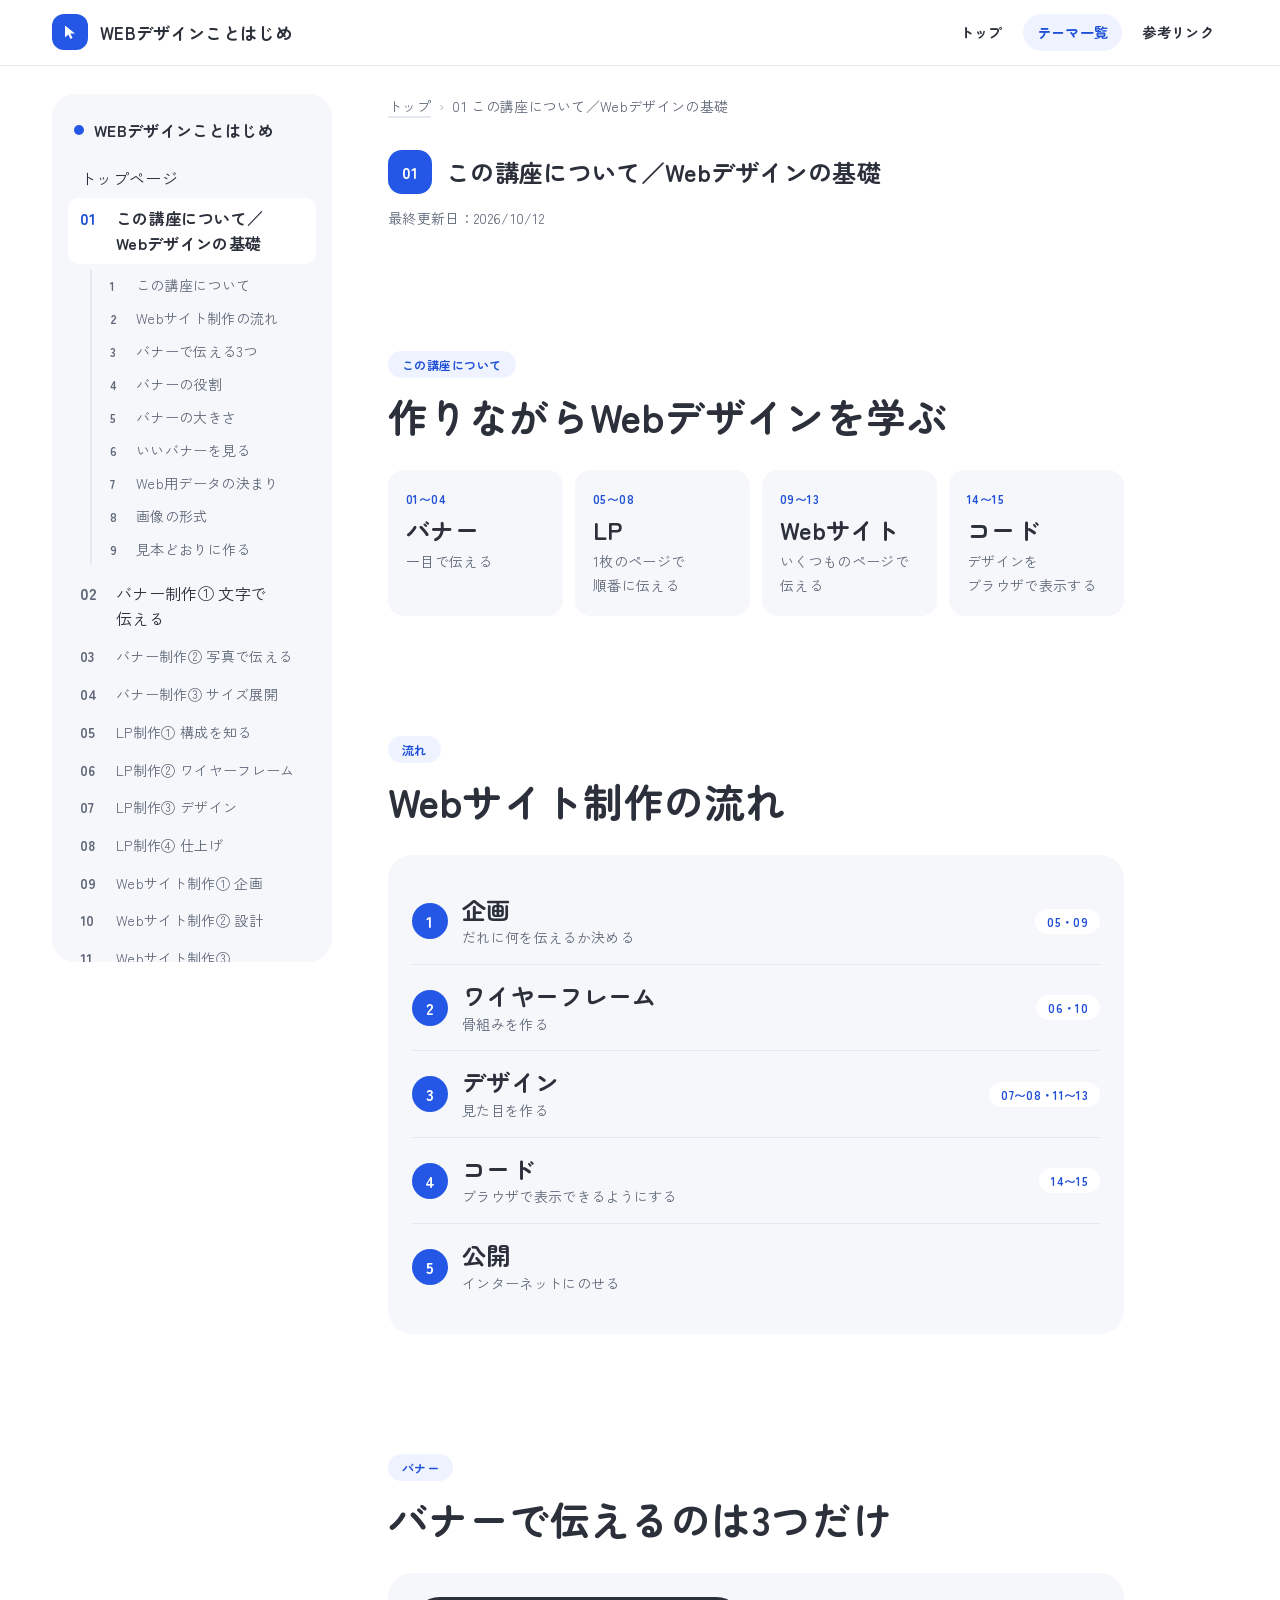
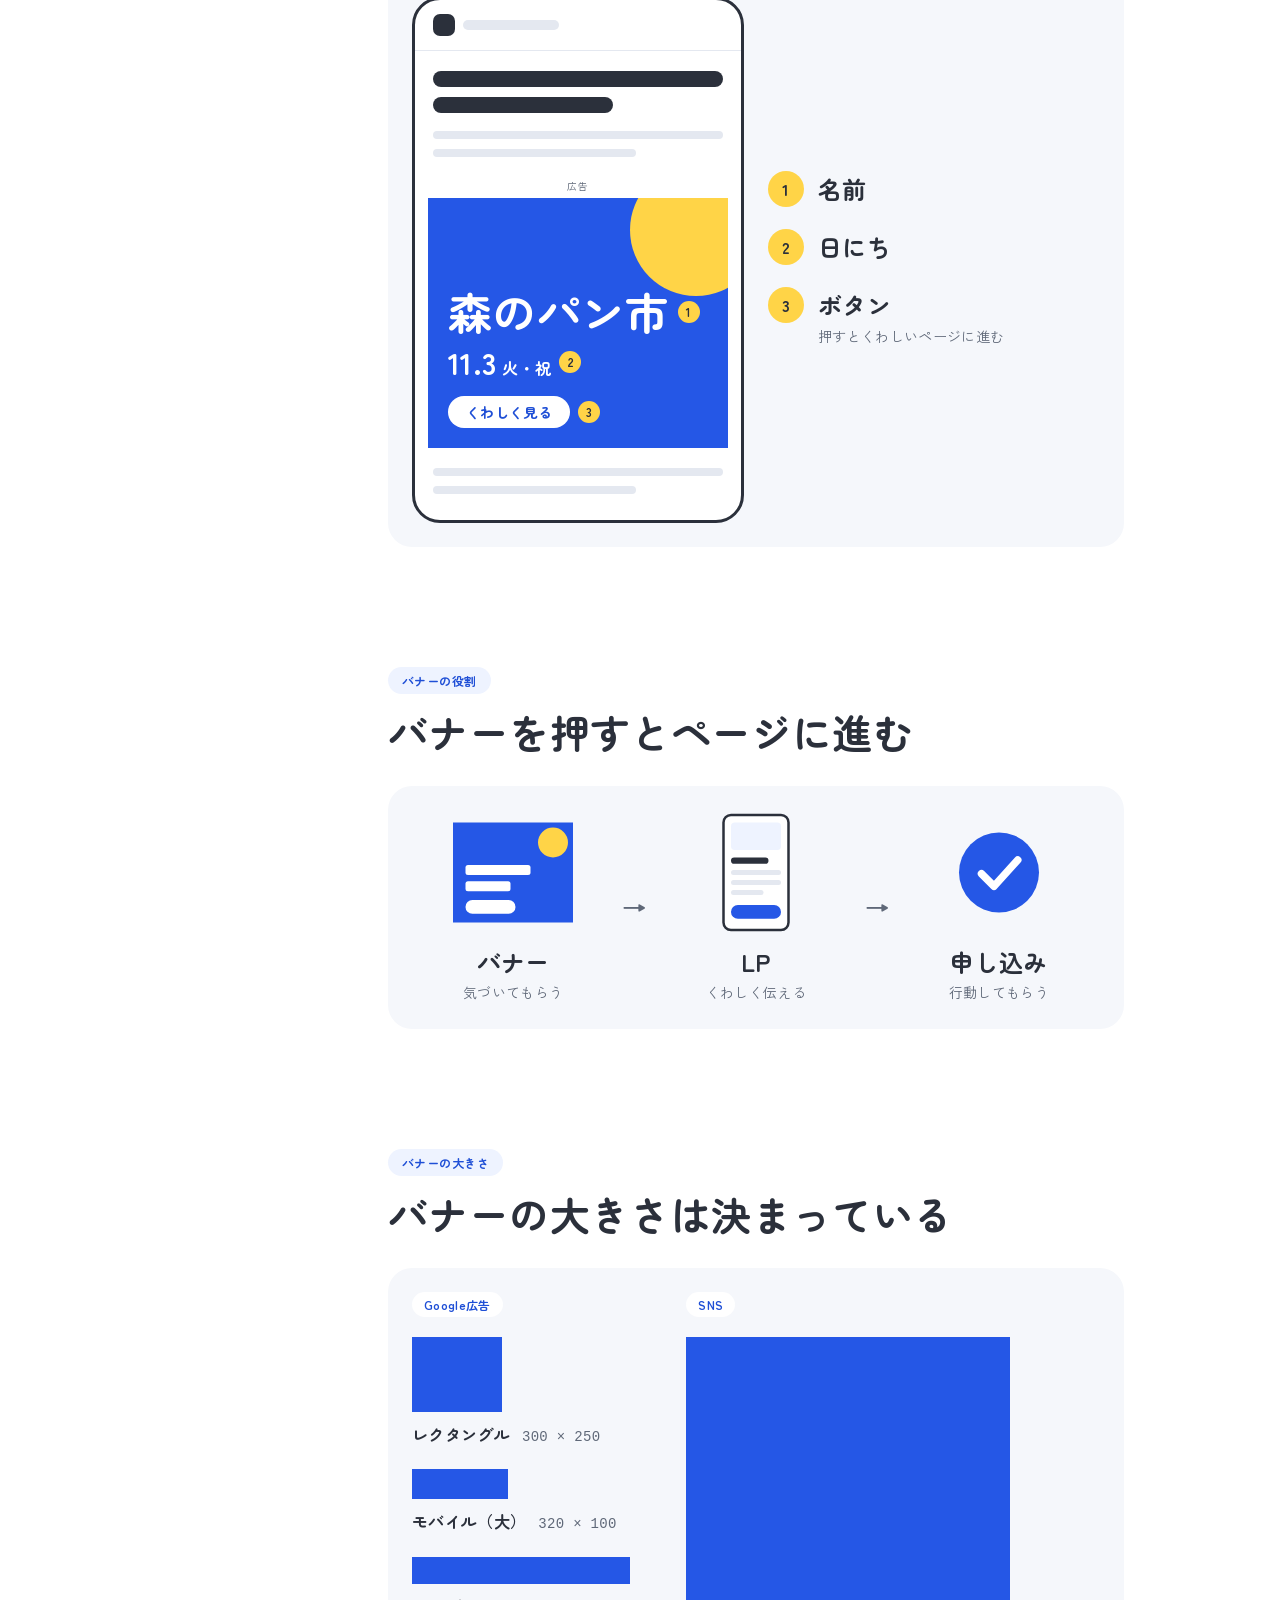
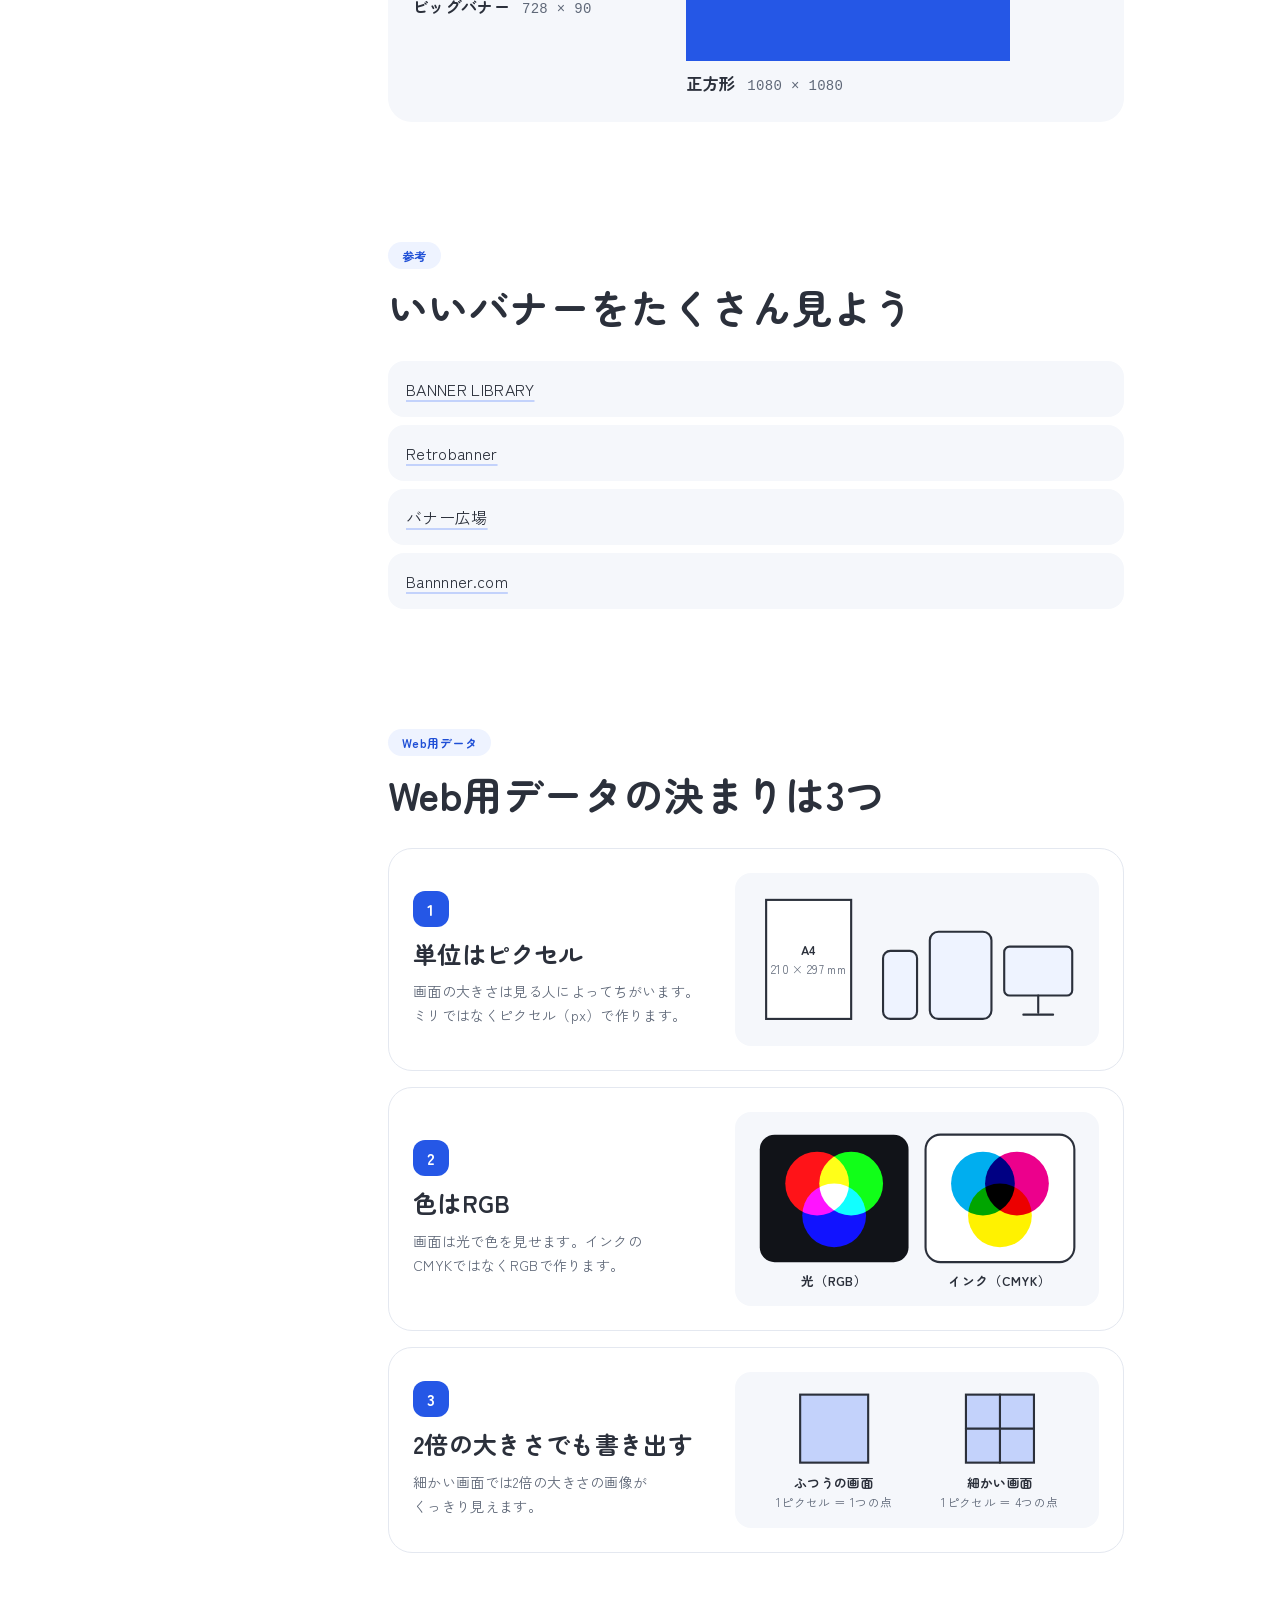
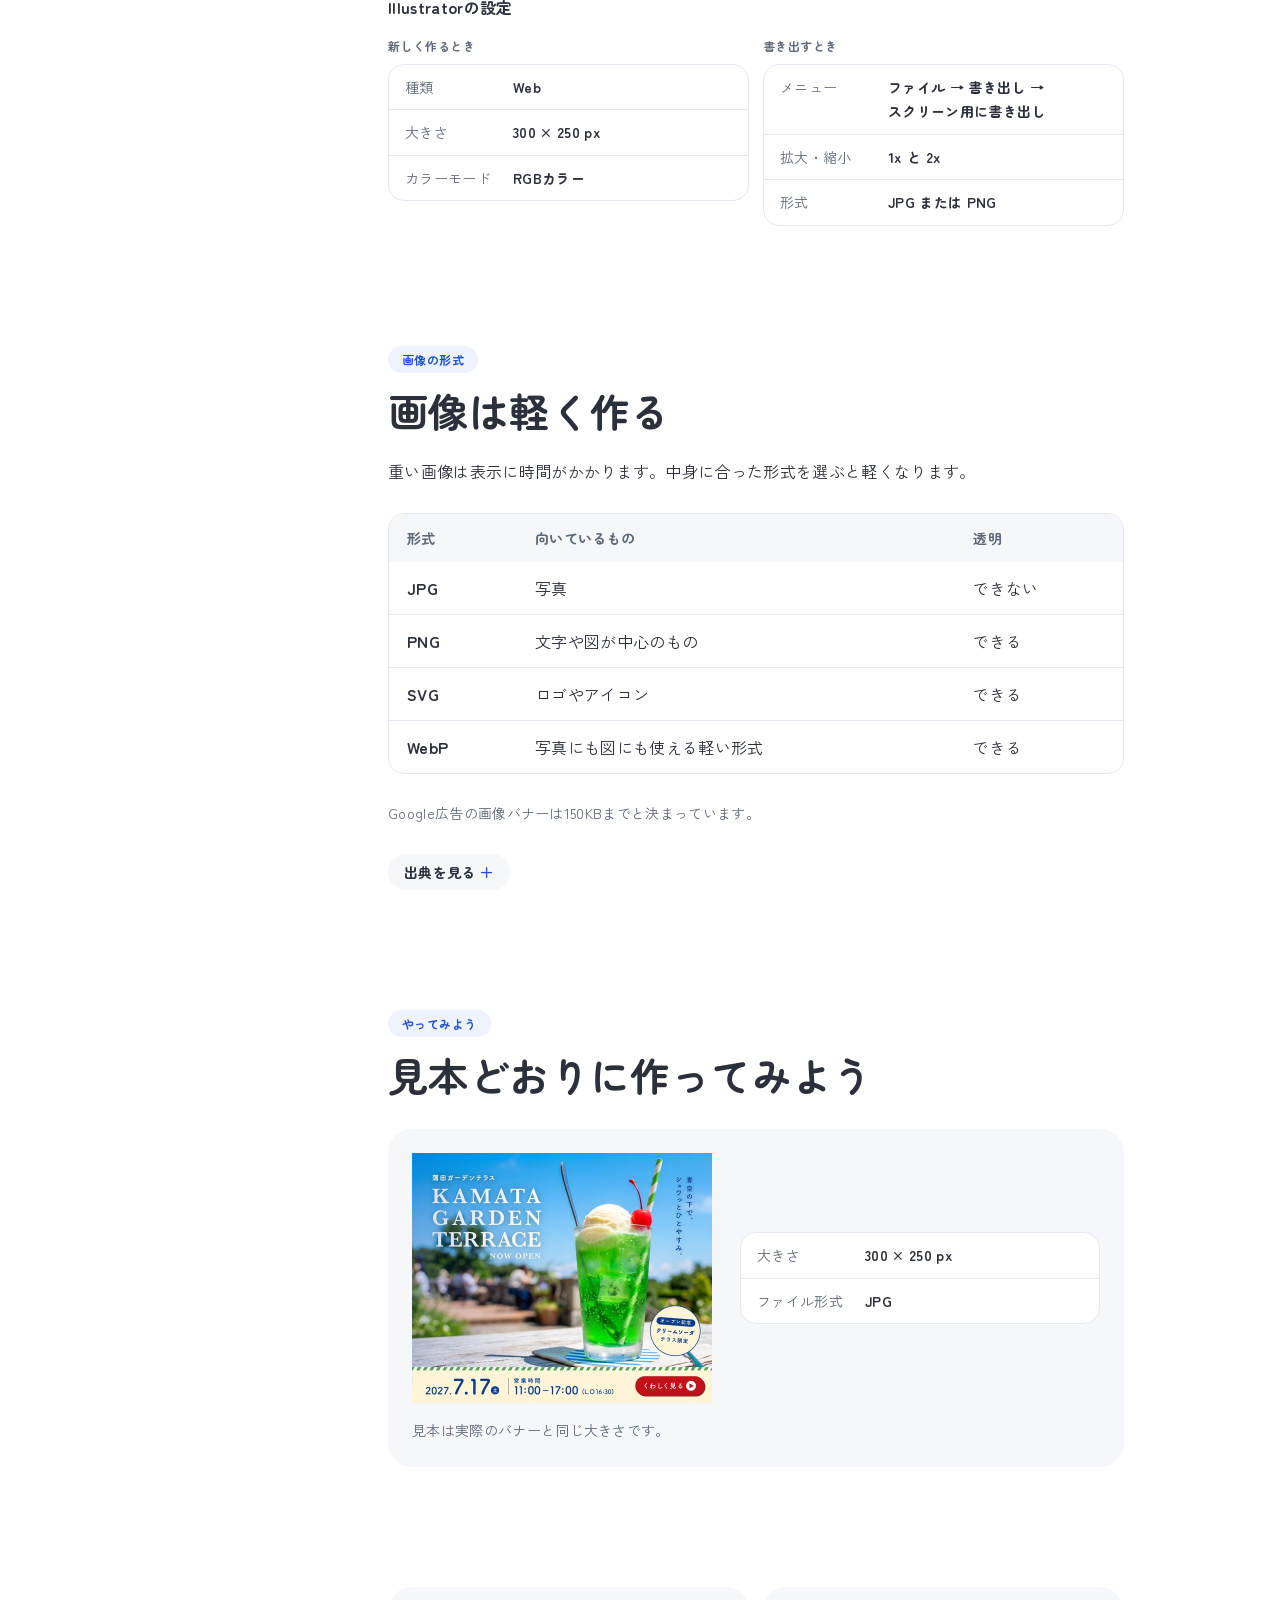
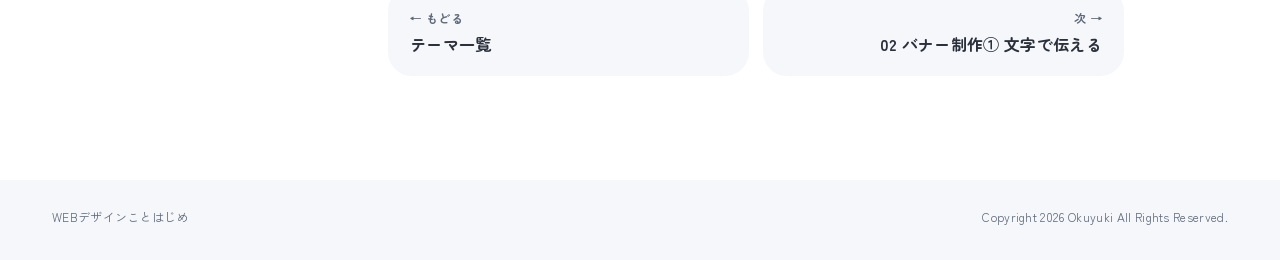
==== commit 84dcc412: "02を公開：日付を2026/10/12にそろえる Co-Authored-By: Claude Opus 5.5 <noreply@anthropic.com> Claude-Session: htt" ====
--- a/lesson01.html
+++ b/lesson01.html
@@ -74,7 +74,7 @@
       <span class="no">01</span>
       <h1 class="page-title">この講座について／Webデザインの基礎</h1>
     </header>
-    <p class="dates">最終更新日：2026/10/06</p>
+    <p class="dates">最終更新日：2026/10/12</p>
 
     <!-- ===== この講座について ===== -->
     <section class="part" id="about">
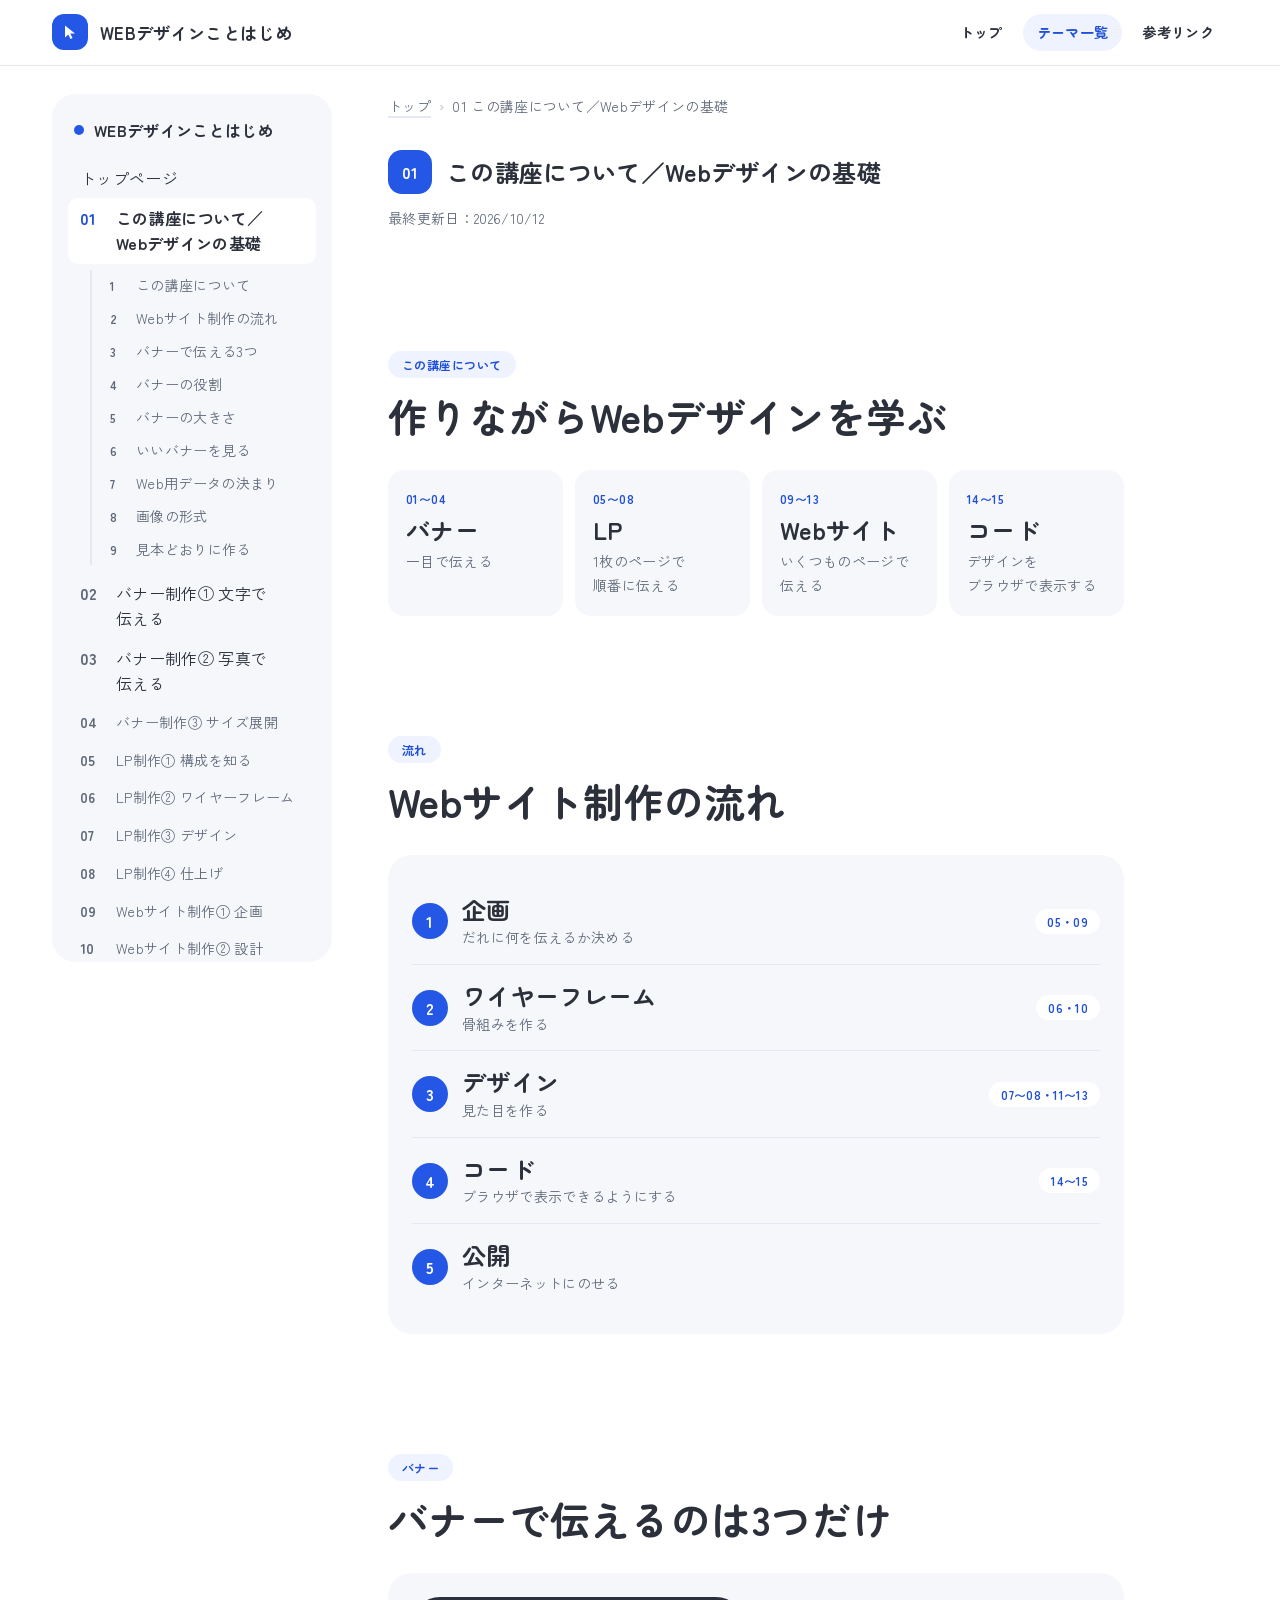
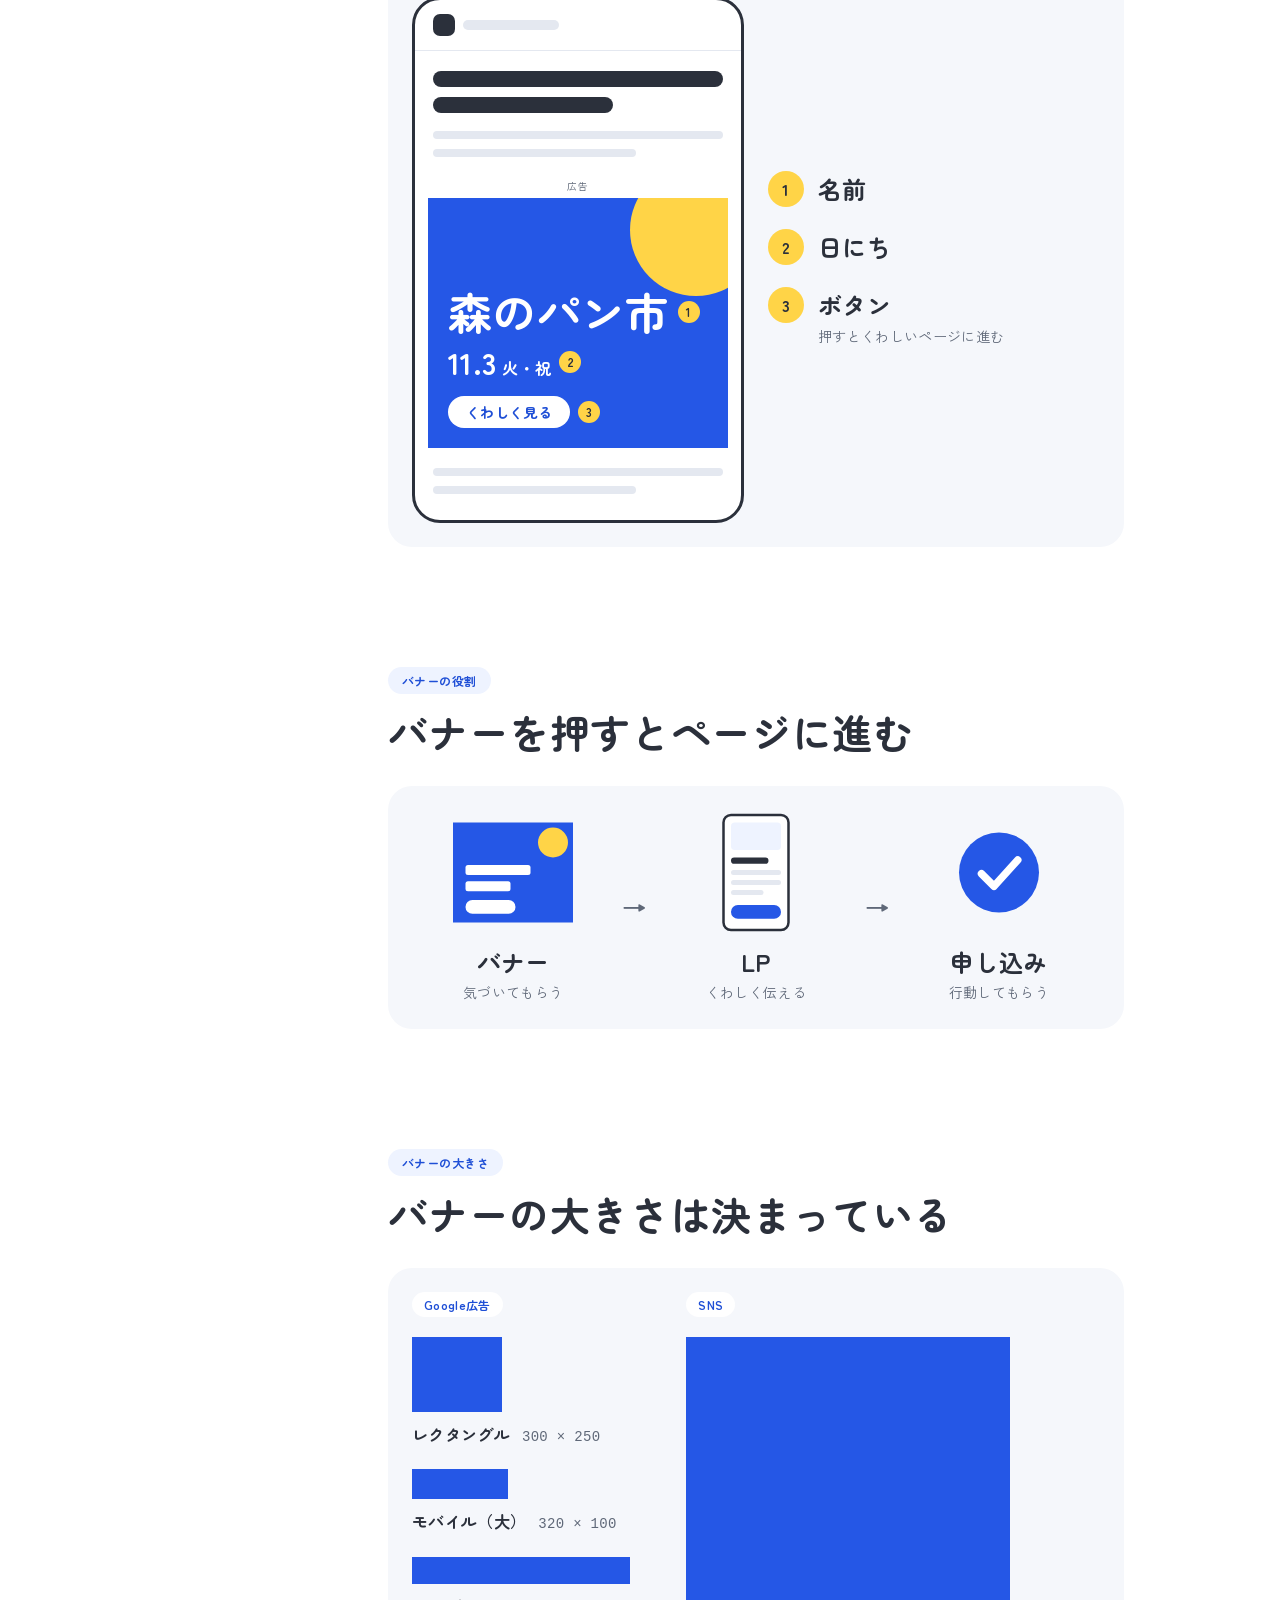
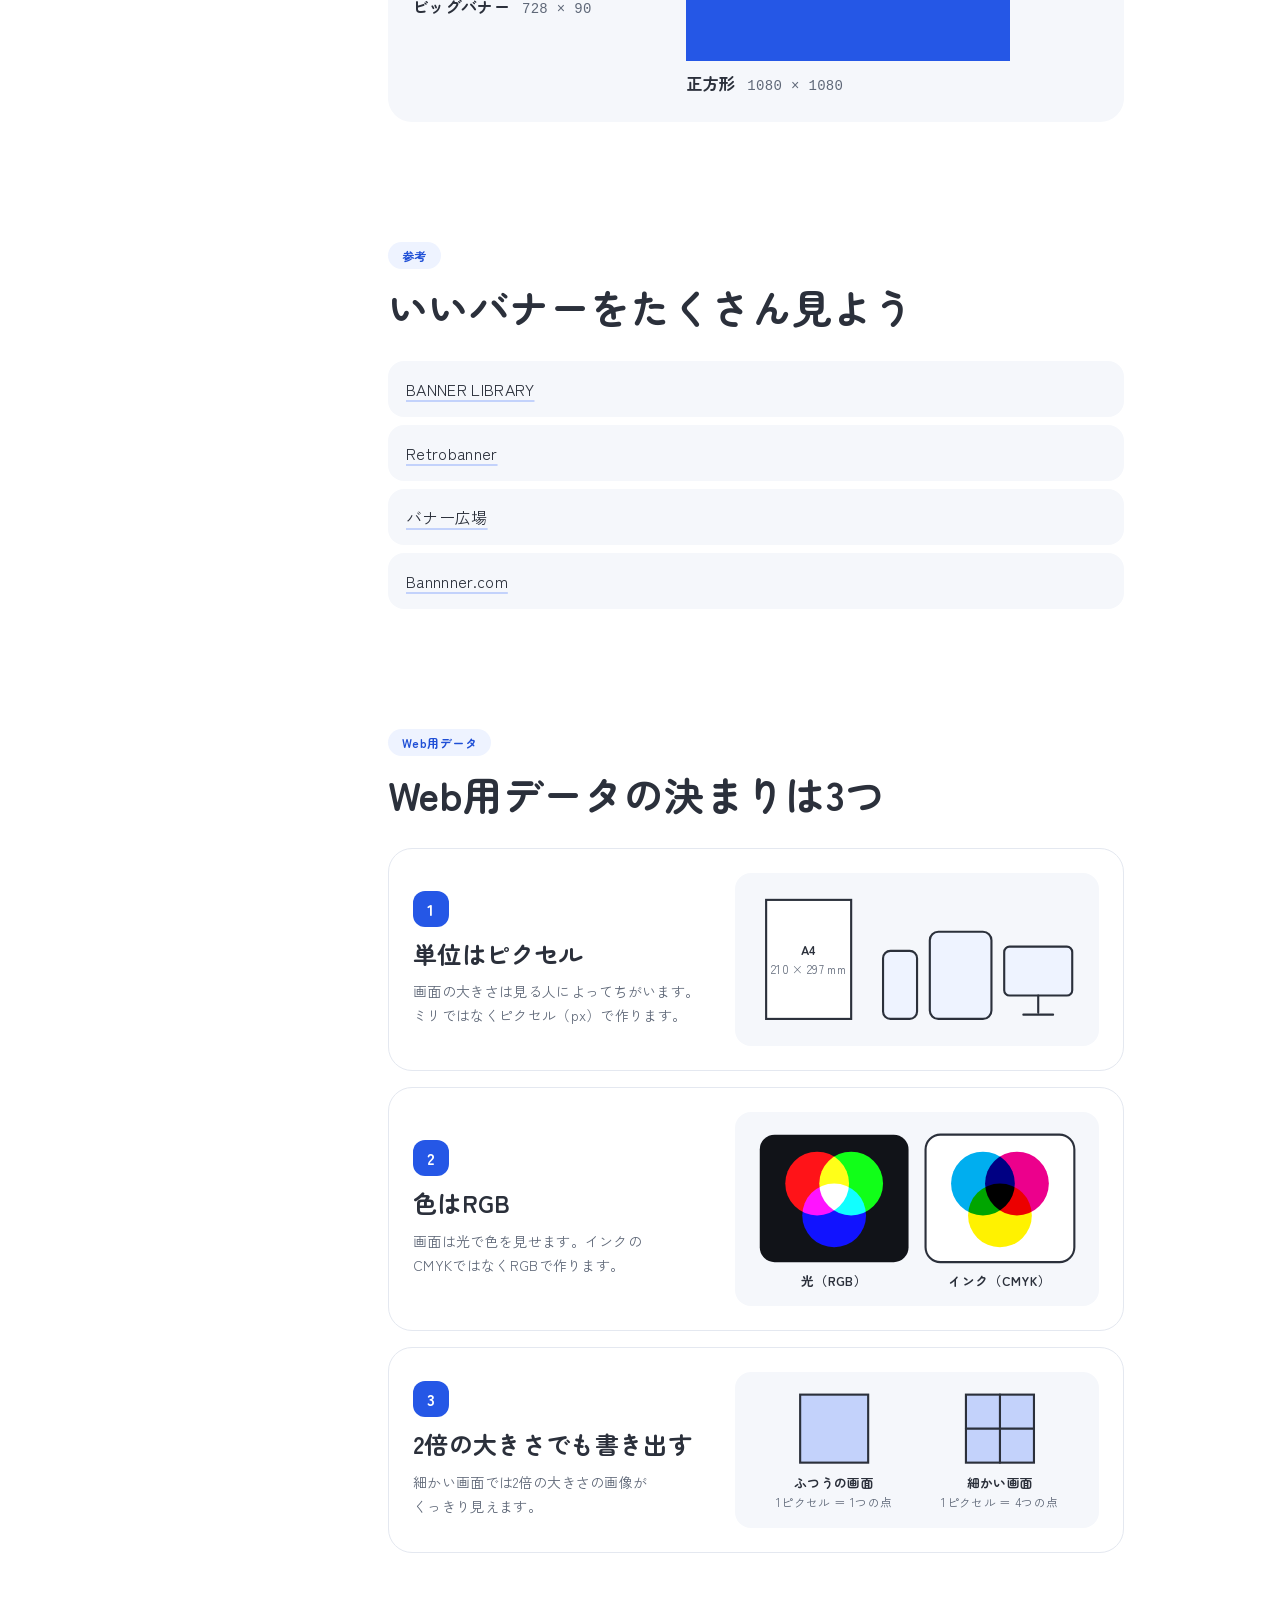
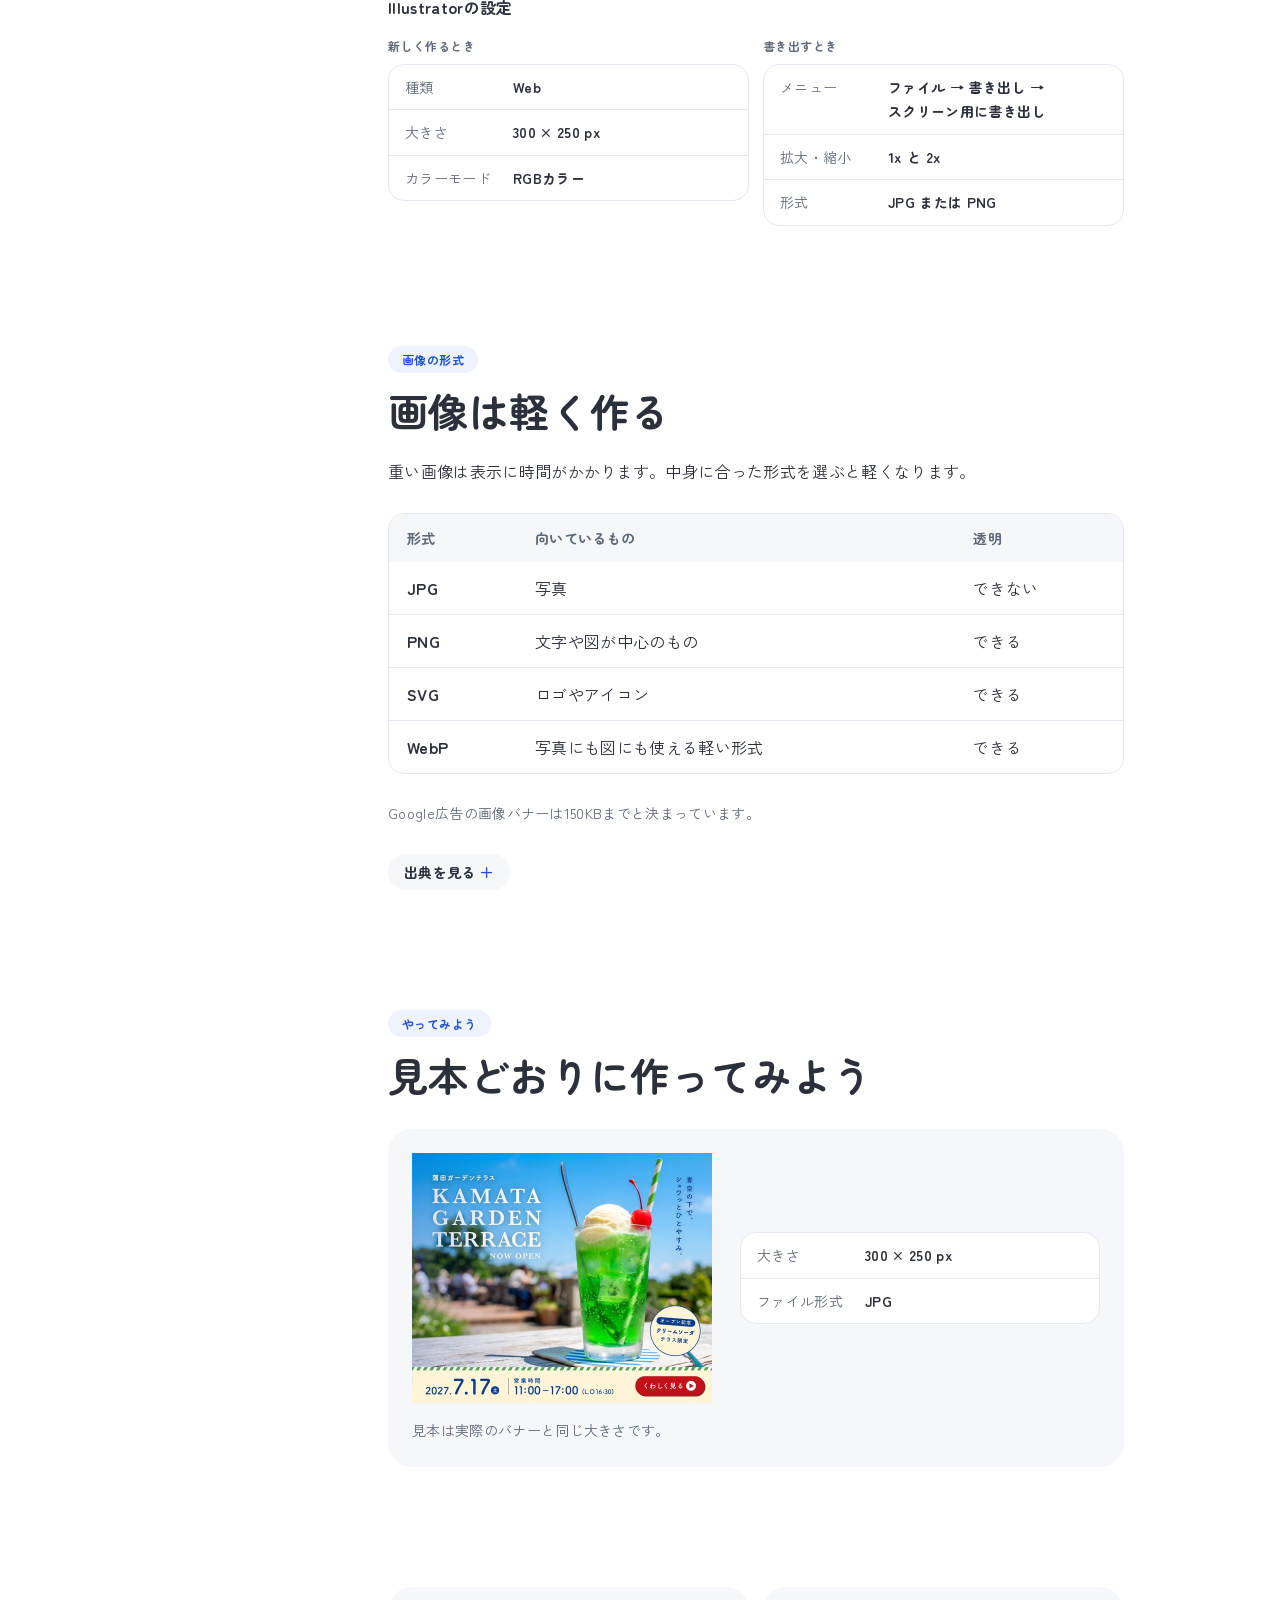
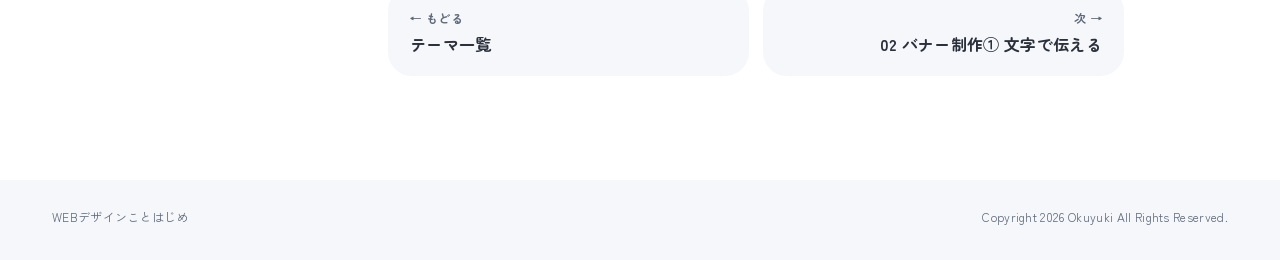
==== commit 5b3878aa: "03「バナー制作② 写真で伝える」の下書きを追加（確認中） 写真の切りとり方、写真の数、文字の置き場所、文字の下に色を敷く、写真から色を拾う、 写真の大きさ、写真の持ち主、写真を使ったバナー作り。 ト" ====
--- a/lesson01.html
+++ b/lesson01.html
@@ -50,7 +50,7 @@
         </ul>
       </div>
       <div class="toc-item"><a class="toc-head" href="lesson02.html"><span class="toc-no">02</span><span class="toc-title">バナー制作① 文字で伝える</span></a></div>
-      <div class="toc-item is-soon"><span class="toc-head"><span class="toc-no">03</span><span class="toc-title">バナー制作② 写真で伝える</span></span></div>
+      <div class="toc-item"><a class="toc-head" href="lesson03.html"><span class="toc-no">03</span><span class="toc-title">バナー制作② 写真で伝える</span></a></div>
       <div class="toc-item is-soon"><span class="toc-head"><span class="toc-no">04</span><span class="toc-title">バナー制作③ サイズ展開</span></span></div>
       <div class="toc-item is-soon"><span class="toc-head"><span class="toc-no">05</span><span class="toc-title">LP制作① 構成を知る</span></span></div>
       <div class="toc-item is-soon"><span class="toc-head"><span class="toc-no">06</span><span class="toc-title">LP制作② ワイヤーフレーム</span></span></div>
--- a/style.css
+++ b/style.css
@@ -788,6 +788,70 @@
 .fig .ref-k + .memo { margin-top: -8px; }
 .fig .memo + .ref-k { margin-top: 12px; }
 
+/* ---------- 写真のバナー ---------- */
+/* 写真を下に敷き、その上に文字を重ねる。文字の色は写真の空に合わせて紺にする
+   中の大きさは、幅300pxのときの値を幅に対する割合（cqw）で書く。
+   狭い画面でバナーが小さくなっても、中身が同じ比率で小さくなる（1cqw = 幅の1%） */
+.pb {
+  position: relative;
+  overflow: hidden;
+  width: 300px;
+  max-width: 100%;
+  aspect-ratio: 6 / 5;
+  container-type: inline-size;
+  background: #fff4d6;
+  color: #0b3a8c;
+  font-family: var(--round);
+  font-weight: 700;
+  line-height: 1.2;
+}
+.pb > img { position: absolute; inset: 0; z-index: 0; width: 100%; height: 100%; object-fit: cover; }
+.pb-text { position: absolute; top: 5.333cqw; left: 6.667cqw; z-index: 2; display: grid; justify-items: start; gap: 2cqw; }  /* 16px・20px・6px */
+.pb-title { font-size: 8.667cqw; line-height: 1.15; }        /* 26px */
+.pb-date { font-size: 4.333cqw; }                             /* 13px */
+.pb-date b { margin-right: 1.333cqw; font-size: 7.333cqw; }   /* 4px・22px */
+.pb-btn {                                                     /* 20px・6px 16px・13px */
+  position: absolute;
+  left: 6.667cqw;
+  bottom: 6.667cqw;
+  z-index: 2;
+  padding: 2cqw 5.333cqw;
+  border-radius: 999px;
+  background: #0b3a8c;
+  color: var(--paper);
+  font-size: 4.333cqw;
+}
+
+/* くらべるために変えたところ */
+.pb.is-bare { background: var(--rule); }
+.pb.is-contain > img { object-fit: contain; }
+.pb.is-over .pb-text { top: 50%; left: 50%; transform: translate(-50%, -50%); justify-items: center; text-align: center; }
+.pb.is-over .pb-btn { left: 50%; transform: translateX(-50%); }
+.pb.is-low .pb-text { top: auto; bottom: 20.667cqw; }        /* 62px */
+.pb.is-purple .pb-btn { background: #7b2cbf; }
+.pb.is-cherry .pb-btn { background: #e30104; }
+/* 文字の下に敷く色。文字のまわりだけに敷き、写真の主役はかくさない（10px・156px・160px・14px） */
+.pb.is-band::before { content: ""; position: absolute; left: 3.333cqw; bottom: 3.333cqw; z-index: 1; width: 52cqw; height: 53.333cqw; border-radius: 4.667cqw; background: rgba(255, 244, 214, 0.94); }
+
+/* 写真を3枚並べる（高さ140px・文字の位置150px） */
+.pb.is-collage .pb-row { position: absolute; top: 0; left: 0; right: 0; display: flex; }
+.pb.is-collage .pb-row img { flex: 1; min-width: 0; height: 46.667cqw; object-fit: cover; }
+.pb.is-collage .pb-text { top: 50cqw; gap: 0.667cqw; }
+.pb.is-collage .pb-title { font-size: 7.333cqw; }
+.pb.is-collage .pb-date b { font-size: 6.667cqw; }
+.pb.is-collage .pb-btn { left: auto; right: 6.667cqw; bottom: 5.333cqw; }
+
+/* ---------- 写真と、写真から拾った色 ---------- */
+.photo { display: block; width: 100%; height: auto; border-radius: var(--r-m); }
+.swatches { display: grid; grid-template-columns: repeat(auto-fit, minmax(min(130px, 100%), 1fr)); gap: 10px; }
+.swatches li { display: grid; grid-template-columns: 36px minmax(0, 1fr); align-items: center; gap: 0 10px; padding: 10px; border-radius: var(--r-m); background: var(--paper); }
+.sw { grid-row: span 2; width: 36px; height: 36px; border: 1px solid var(--rule); border-radius: 10px; background: var(--c); }
+.swatches b { font-family: var(--round); font-size: var(--fs-sm); }
+.swatches span:last-child { color: var(--mute); font-family: var(--mono); font-size: var(--fs-label); }
+
+/* 別のページへのリンクだけを置く行 */
+.memo-link { margin-top: -8px; padding: 14px 20px; border-radius: var(--r-m); background: var(--paper); }
+
 /* ---------- ページの中の行き先 ---------- */
 .jump { display: flex; flex-wrap: wrap; gap: 8px; }
 .jump a { display: block; padding: 6px 16px; border-radius: 999px; background: var(--mist); font-family: var(--round); font-size: var(--fs-sm); font-weight: 700; text-decoration: none; }
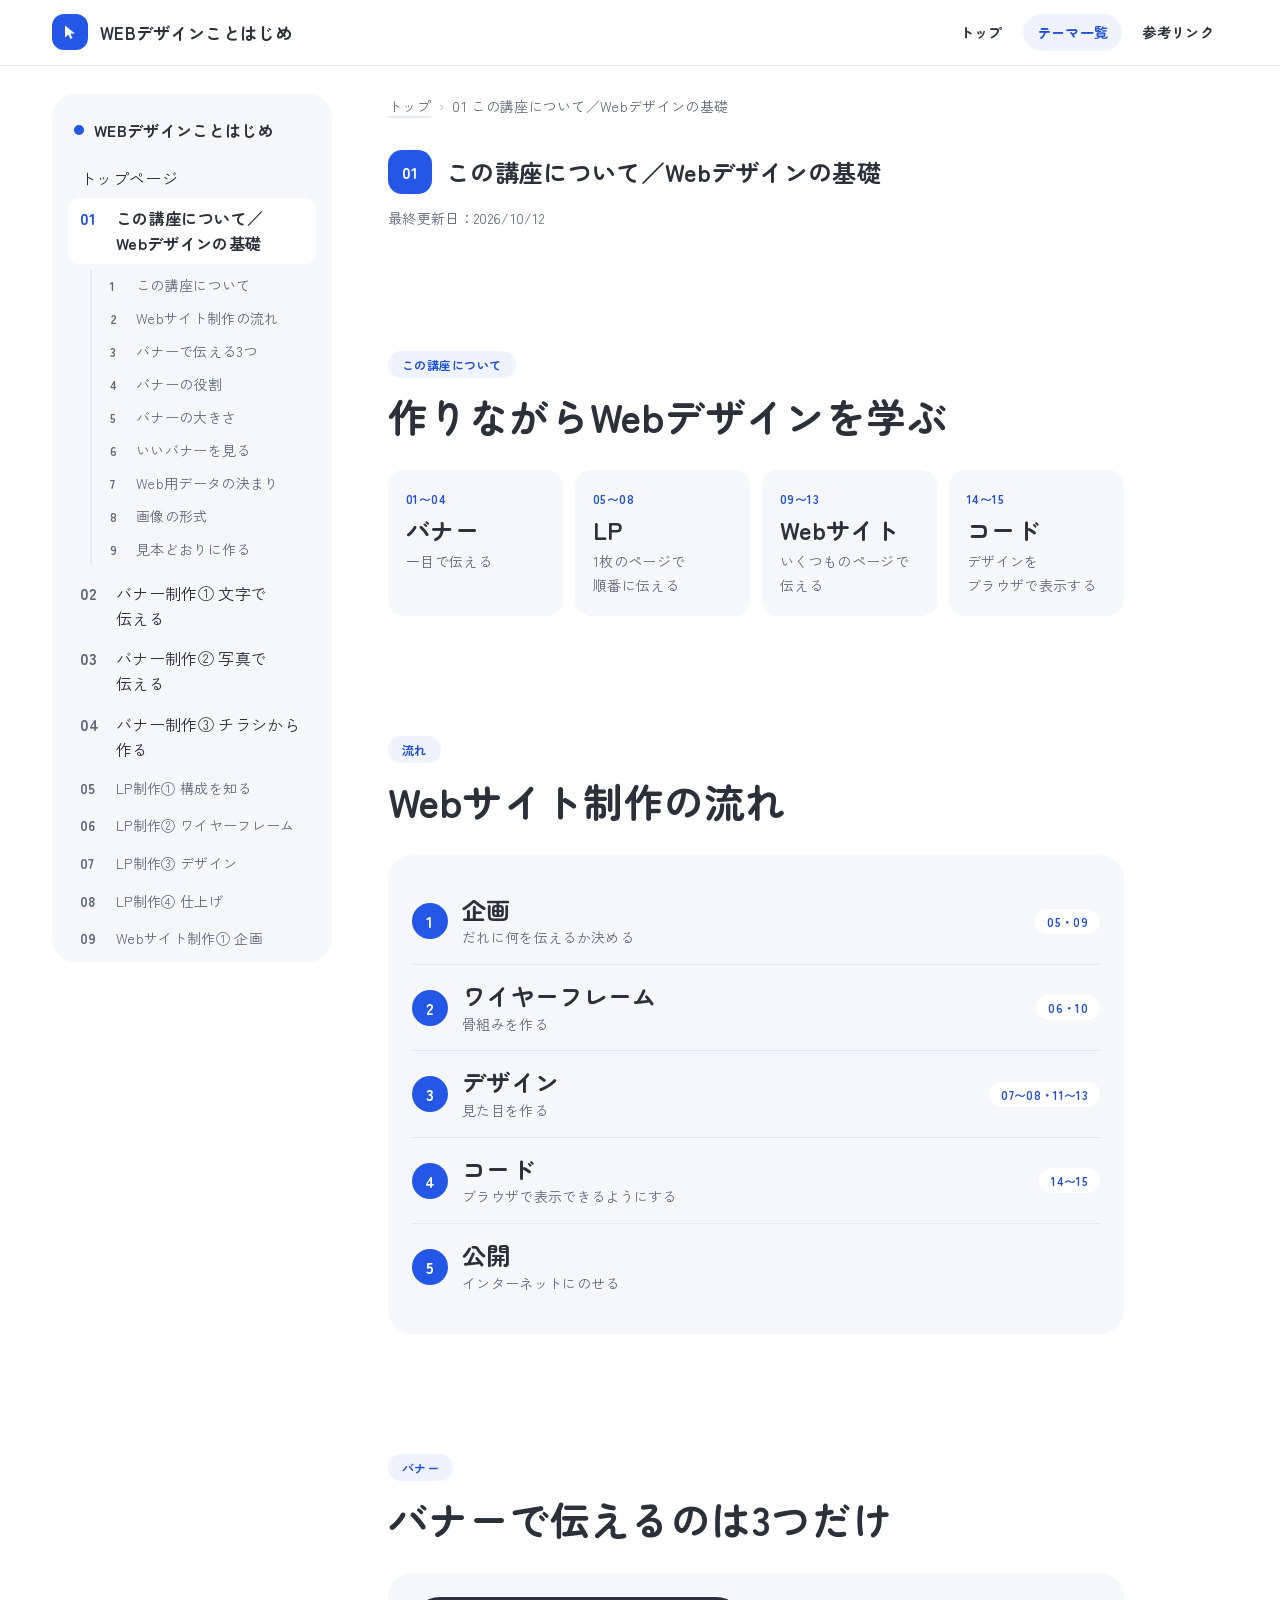
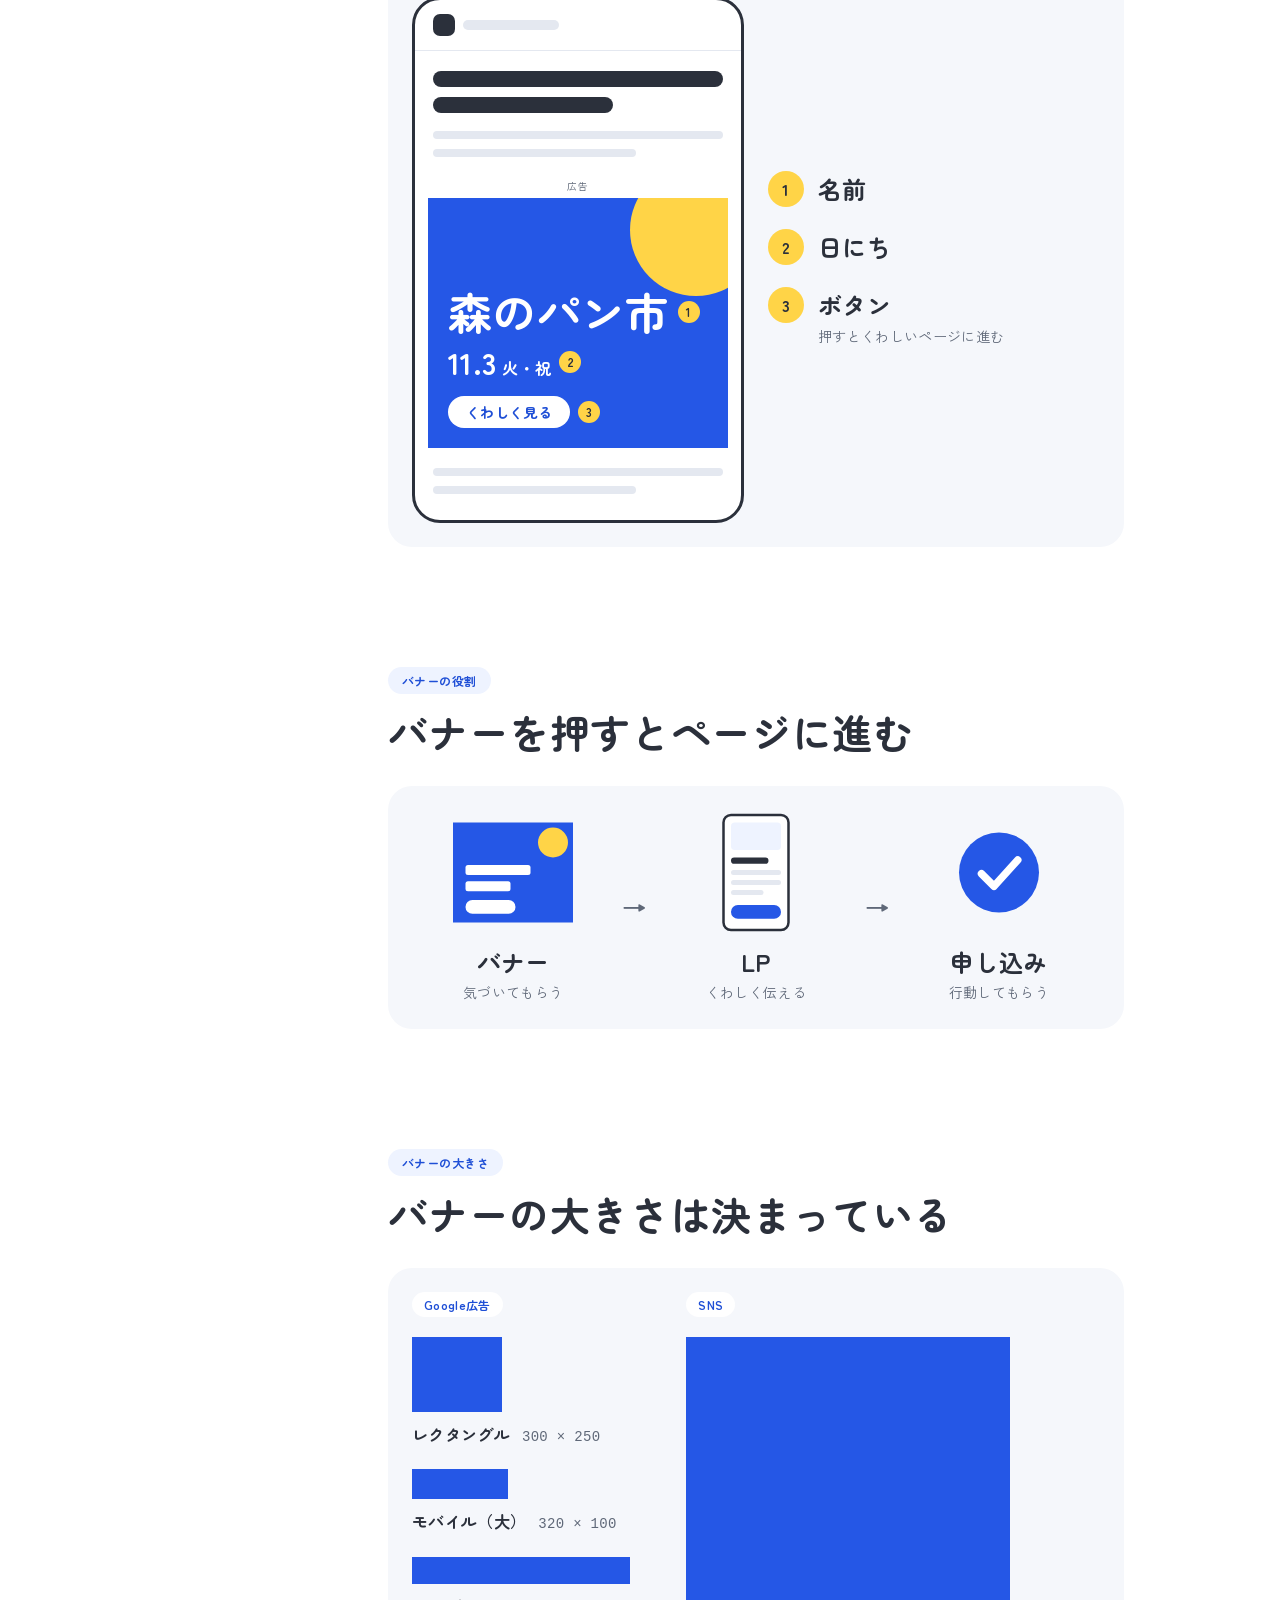
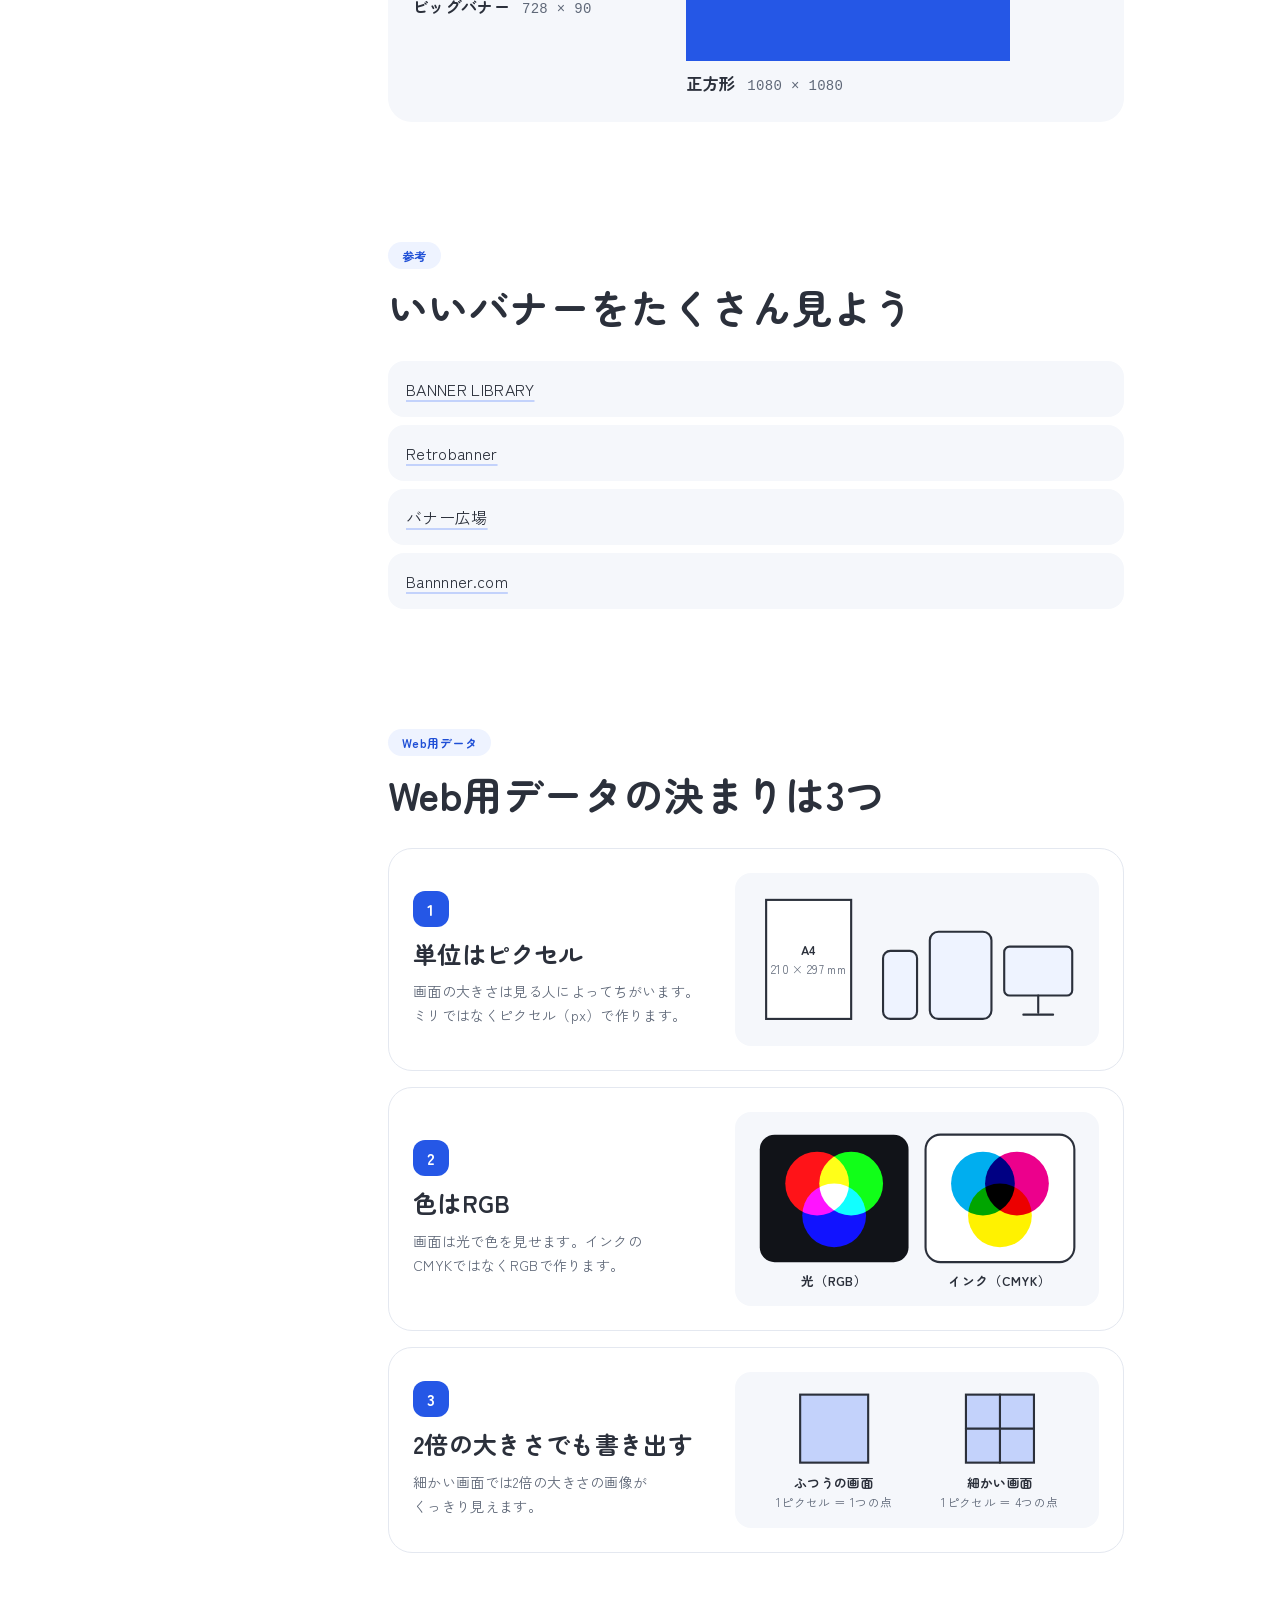
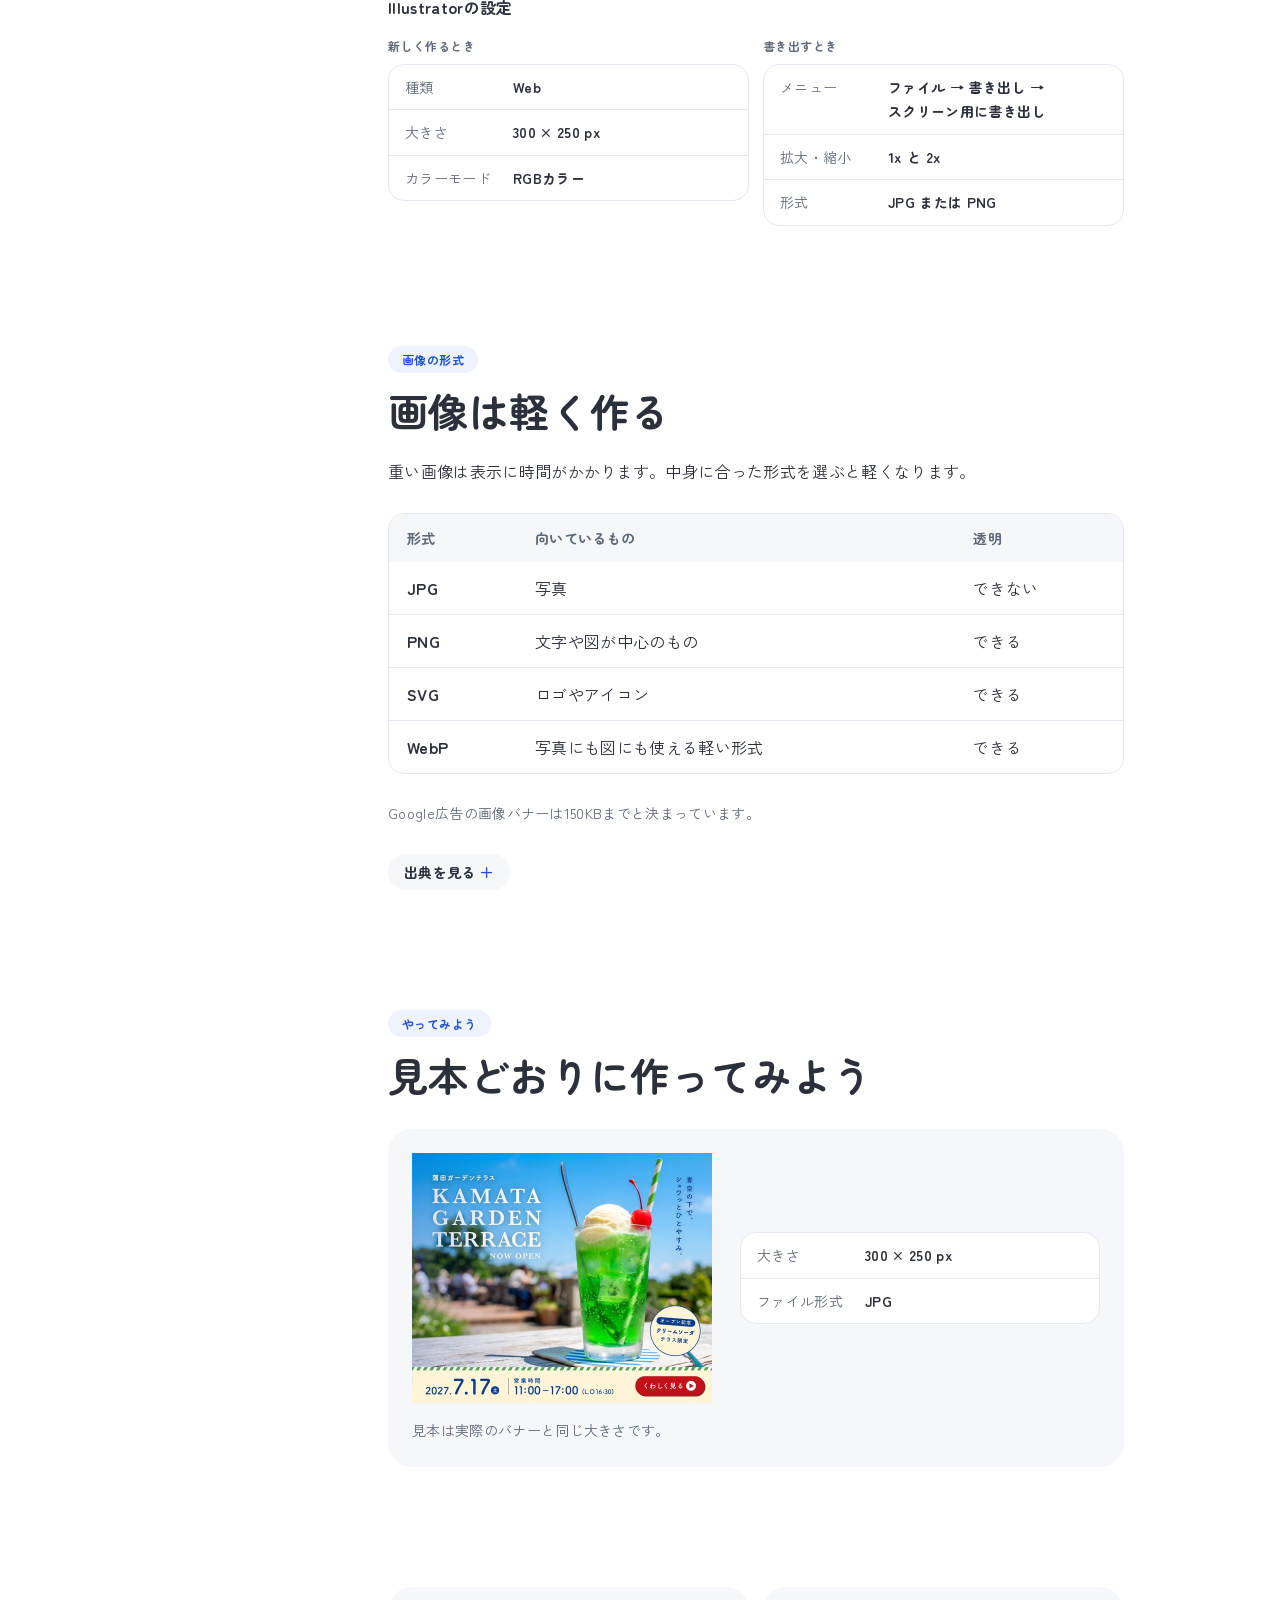
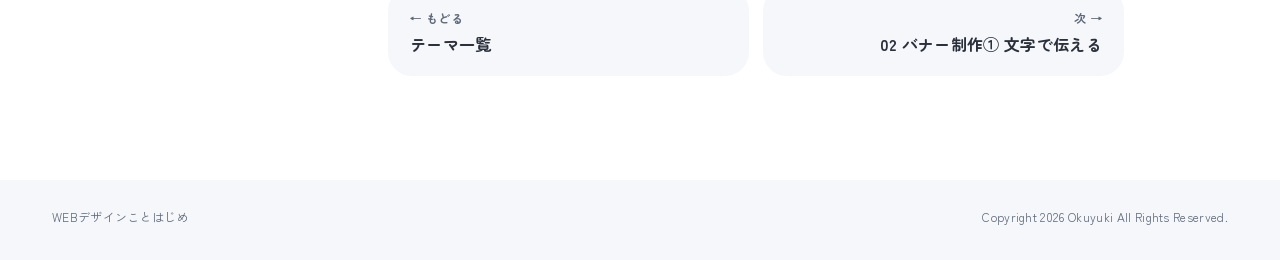
==== commit d079065e: "04をトップ・目次・03のページ送りからつなぐ Co-Authored-By: Claude Opus 5.5 <noreply@anthropic.com> Claude-Session: http" ====
--- a/lesson01.html
+++ b/lesson01.html
@@ -51,7 +51,7 @@
       </div>
       <div class="toc-item"><a class="toc-head" href="lesson02.html"><span class="toc-no">02</span><span class="toc-title">バナー制作① 文字で伝える</span></a></div>
       <div class="toc-item"><a class="toc-head" href="lesson03.html"><span class="toc-no">03</span><span class="toc-title">バナー制作② 写真で伝える</span></a></div>
-      <div class="toc-item is-soon"><span class="toc-head"><span class="toc-no">04</span><span class="toc-title">バナー制作③ サイズ展開</span></span></div>
+      <div class="toc-item"><a class="toc-head" href="lesson04.html"><span class="toc-no">04</span><span class="toc-title">バナー制作③ チラシから作る</span></a></div>
       <div class="toc-item is-soon"><span class="toc-head"><span class="toc-no">05</span><span class="toc-title">LP制作① 構成を知る</span></span></div>
       <div class="toc-item is-soon"><span class="toc-head"><span class="toc-no">06</span><span class="toc-title">LP制作② ワイヤーフレーム</span></span></div>
       <div class="toc-item is-soon"><span class="toc-head"><span class="toc-no">07</span><span class="toc-title">LP制作③ デザイン</span></span></div>
--- a/style.css
+++ b/style.css
@@ -786,7 +786,8 @@
 .memo li + li { border-top: 1px solid var(--rule); }
 .fig .ref-k + .spec,
 .fig .ref-k + .memo { margin-top: -8px; }
-.fig .memo + .ref-k { margin-top: 12px; }
+.fig .memo + .ref-k,
+.fig .spec + .ref-k { margin-top: 12px; }
 
 /* ---------- 写真のバナー ---------- */
 /* 写真を下に敷き、その上に文字を重ねる。文字の色は写真の空に合わせて紺にする
@@ -833,6 +834,19 @@
 /* 文字の下に敷く色。文字のまわりだけに敷き、写真の主役はかくさない（10px・156px・160px・14px） */
 .pb.is-band::before { content: ""; position: absolute; left: 3.333cqw; bottom: 3.333cqw; z-index: 1; width: 52cqw; height: 53.333cqw; border-radius: 4.667cqw; background: rgba(255, 244, 214, 0.94); }
 
+/* 横長のバナー（320 × 100）。中の大きさは幅320pxのときの値を割合で書く */
+.pb.is-wide { width: 320px; aspect-ratio: 32 / 10; }
+.pb.is-wide .pb-text { top: 3.75cqw; left: 4.375cqw; gap: 0.625cqw; }   /* 12px・14px・2px */
+.pb.is-wide .pb-title { font-size: 5.625cqw; }                          /* 18px */
+.pb.is-wide .pb-title br { display: none; }                              /* 1行にする */
+.pb.is-wide .pb-date { font-size: 3.4375cqw; }                          /* 11px */
+.pb.is-wide .pb-date b { font-size: 5cqw; }                              /* 16px */
+.pb.is-wide .pb-btn { left: 4.375cqw; bottom: 3.75cqw; padding: 1.25cqw 3.75cqw; font-size: 3.4375cqw; }
+
+/* 2つの形を並べる。下の端をそろえる */
+.shapes { display: flex; flex-wrap: wrap; justify-content: center; align-items: flex-end; gap: 24px 40px; }
+.shapes .pair-cell { flex: 0 1 auto; }
+
 /* 写真を3枚並べる（高さ140px・文字の位置150px） */
 .pb.is-collage .pb-row { position: absolute; top: 0; left: 0; right: 0; display: flex; }
 .pb.is-collage .pb-row img { flex: 1; min-width: 0; height: 46.667cqw; object-fit: cover; }
@@ -849,8 +863,6 @@
 .swatches b { font-family: var(--round); font-size: var(--fs-sm); }
 .swatches span:last-child { color: var(--mute); font-family: var(--mono); font-size: var(--fs-label); }
 
-/* 別のページへのリンクだけを置く行 */
-.memo-link { margin-top: -8px; padding: 14px 20px; border-radius: var(--r-m); background: var(--paper); }
 
 /* ---------- ページの中の行き先 ---------- */
 .jump { display: flex; flex-wrap: wrap; gap: 8px; }
@@ -912,3 +924,14 @@
   .fig { padding: 18px 14px; }
   .rule { padding: 18px; }
 }
+
+/* ---------- 見本のチラシ（04） ---------- */
+.flyer { display: block; width: 420px; max-width: 100%; height: auto; margin-inline: auto; border-radius: 6px; box-shadow: 0 2px 12px rgba(43, 48, 59, .14); }
+/* A4のチラシに同じ縮尺のバナーを重ねる。A4 = 794 × 1123 px（1in = 96px）、300 / 794 = 37.8% */
+.scale { position: relative; width: 420px; max-width: 100%; margin-inline: auto; }
+.scale .flyer { width: 100%; }
+.scale-bn { position: absolute; left: 0; top: 0; width: 37.8%; aspect-ratio: 300 / 250; display: grid; place-items: end start; border: 3px solid var(--accent); border-radius: 6px 0 0 0; background: rgba(37, 87, 230, .14); }
+.scale-bn span { padding: 2px 8px; background: var(--accent); color: #fff; font-family: var(--round); font-size: var(--fs-label); font-weight: 700; border-top-right-radius: 6px; }
+/* 左の項目が長いとき */
+.spec.is-wide div { grid-template-columns: 14rem minmax(0, 1fr); }
+@media (max-width: 560px) { .spec.is-wide div { grid-template-columns: minmax(0, 1fr); gap: 2px; } }
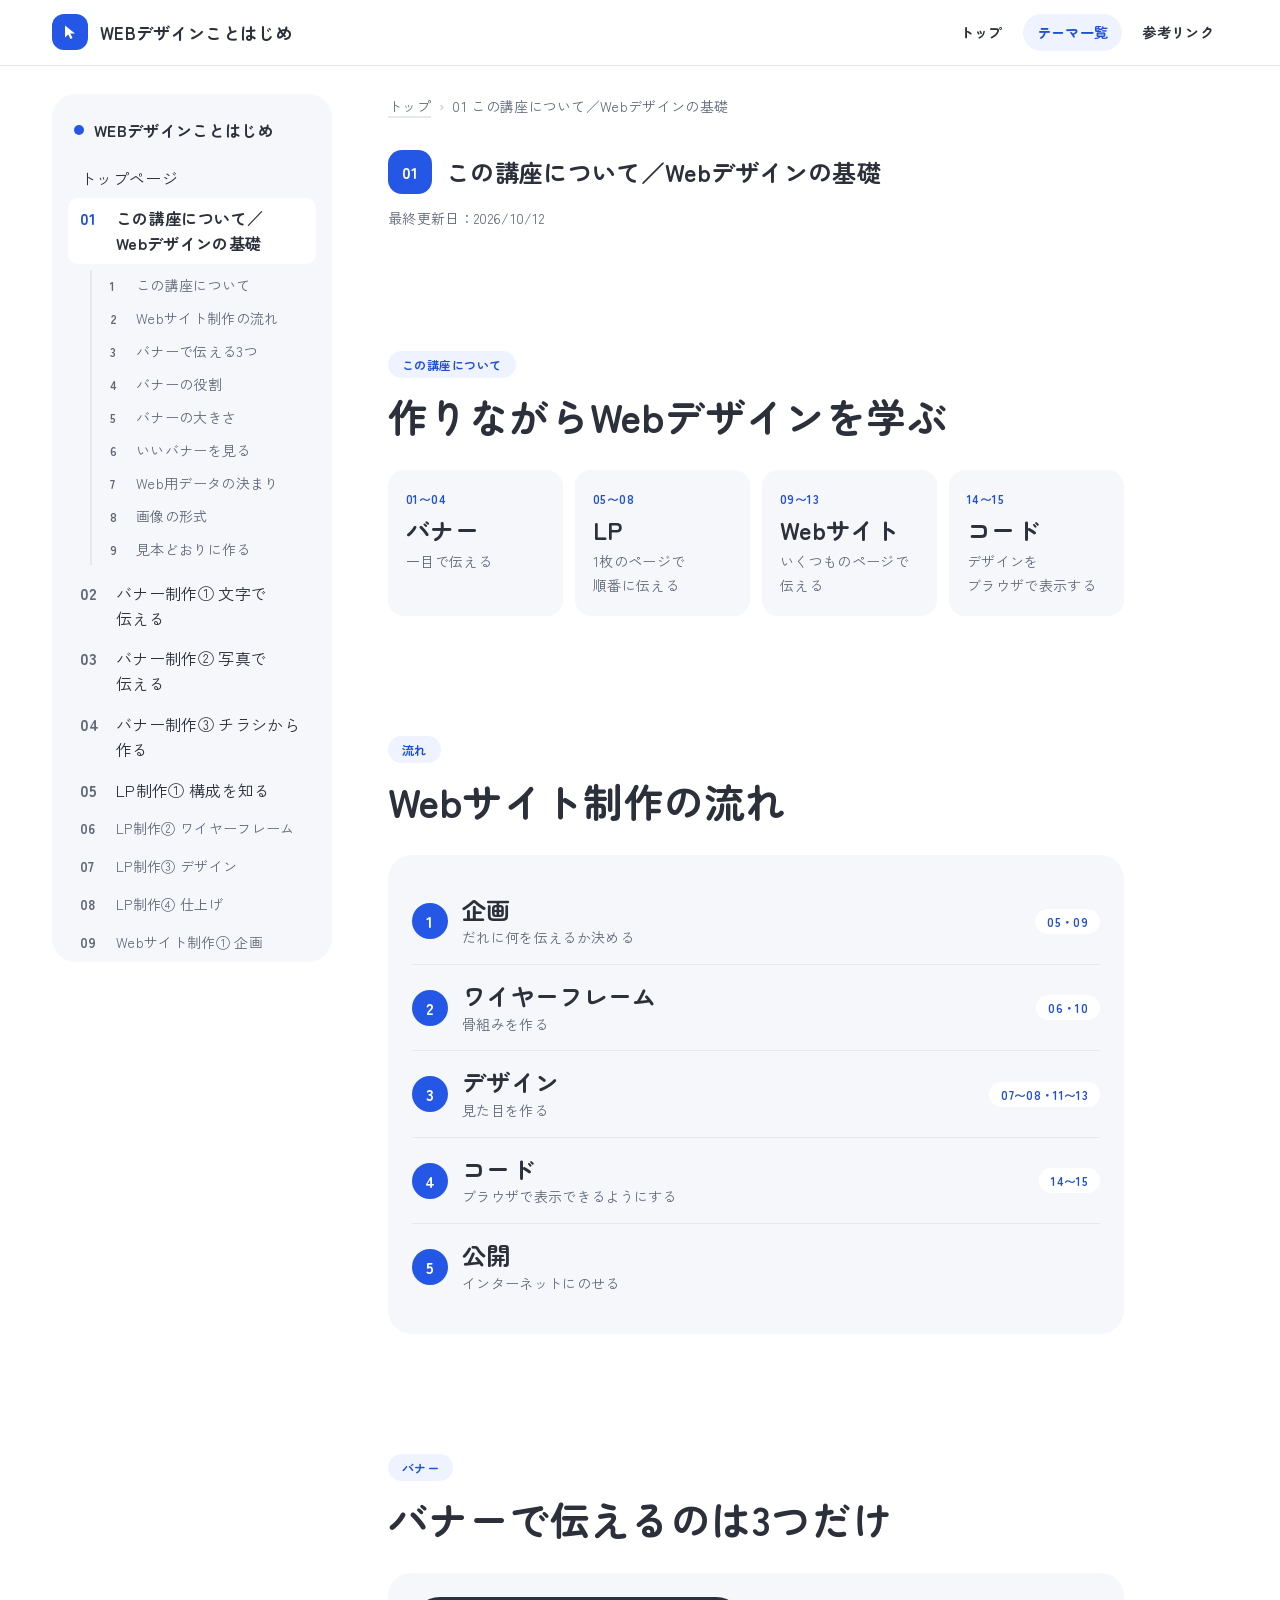
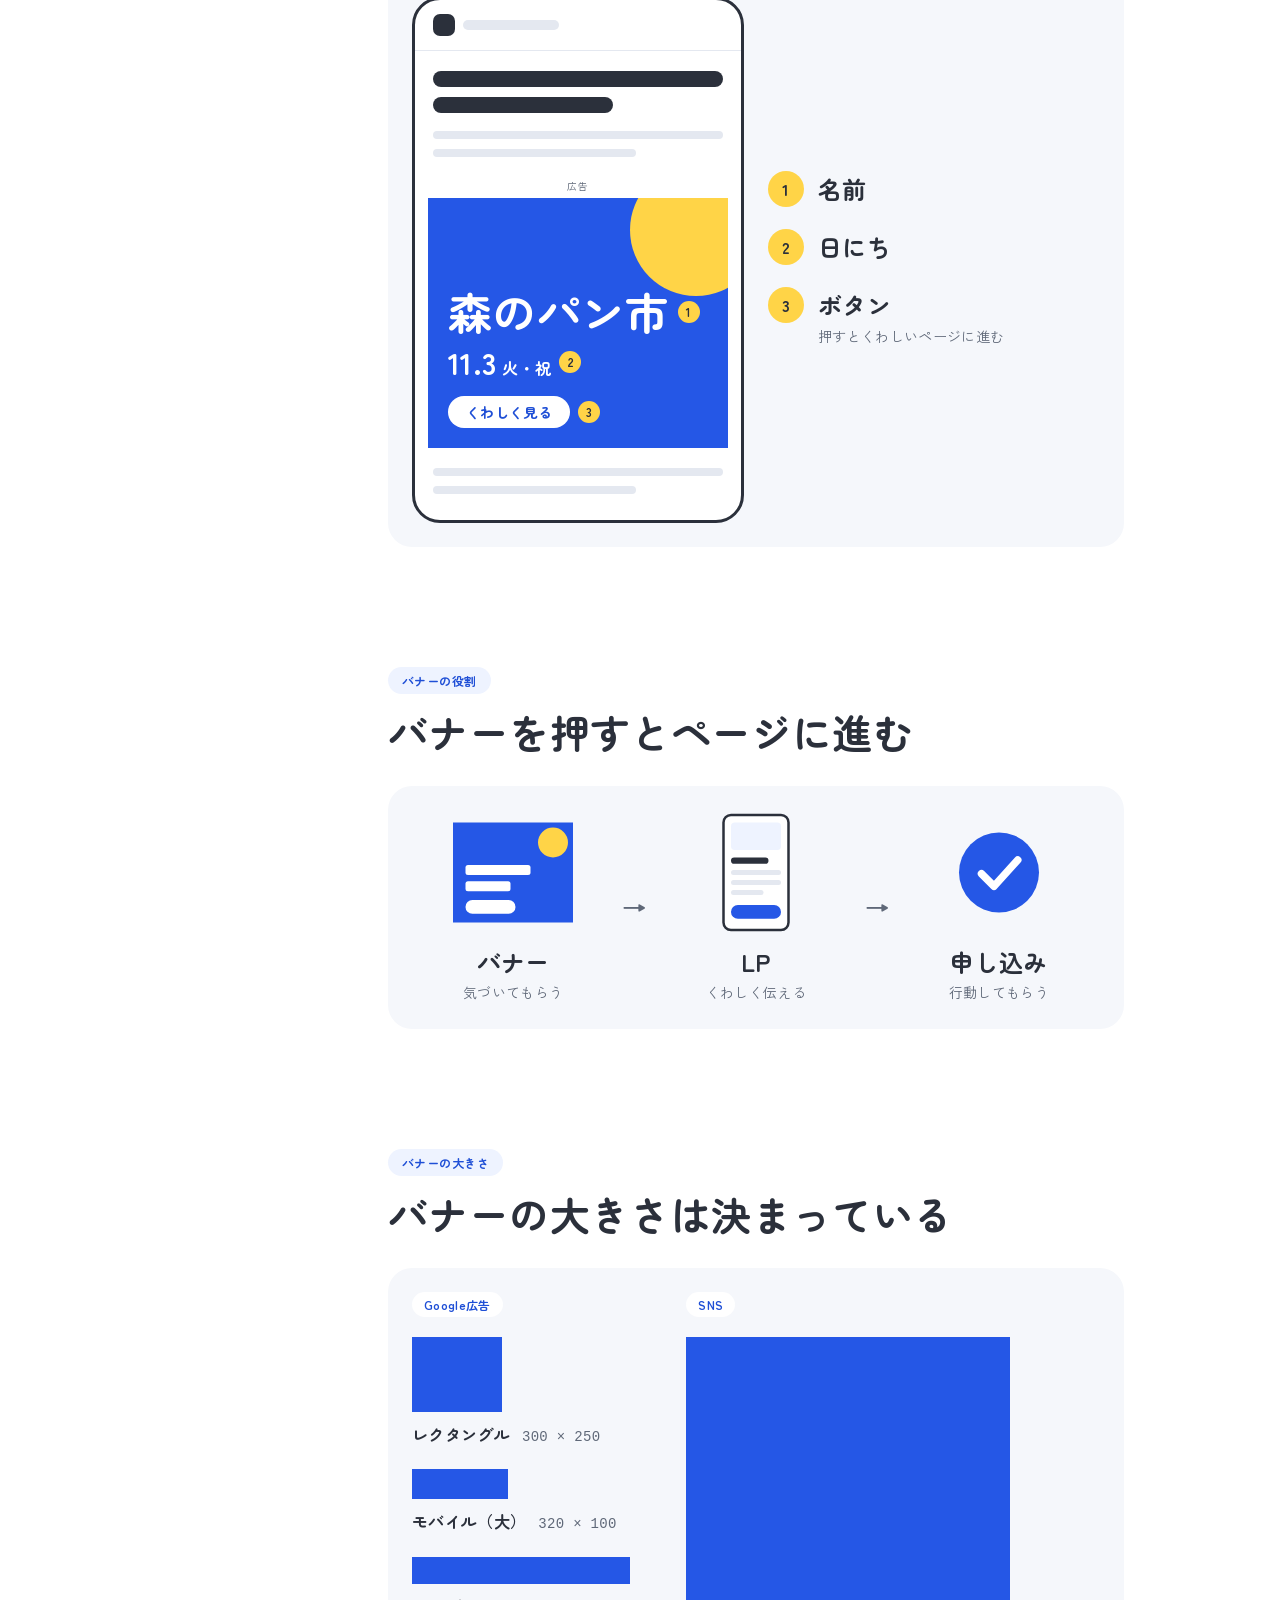
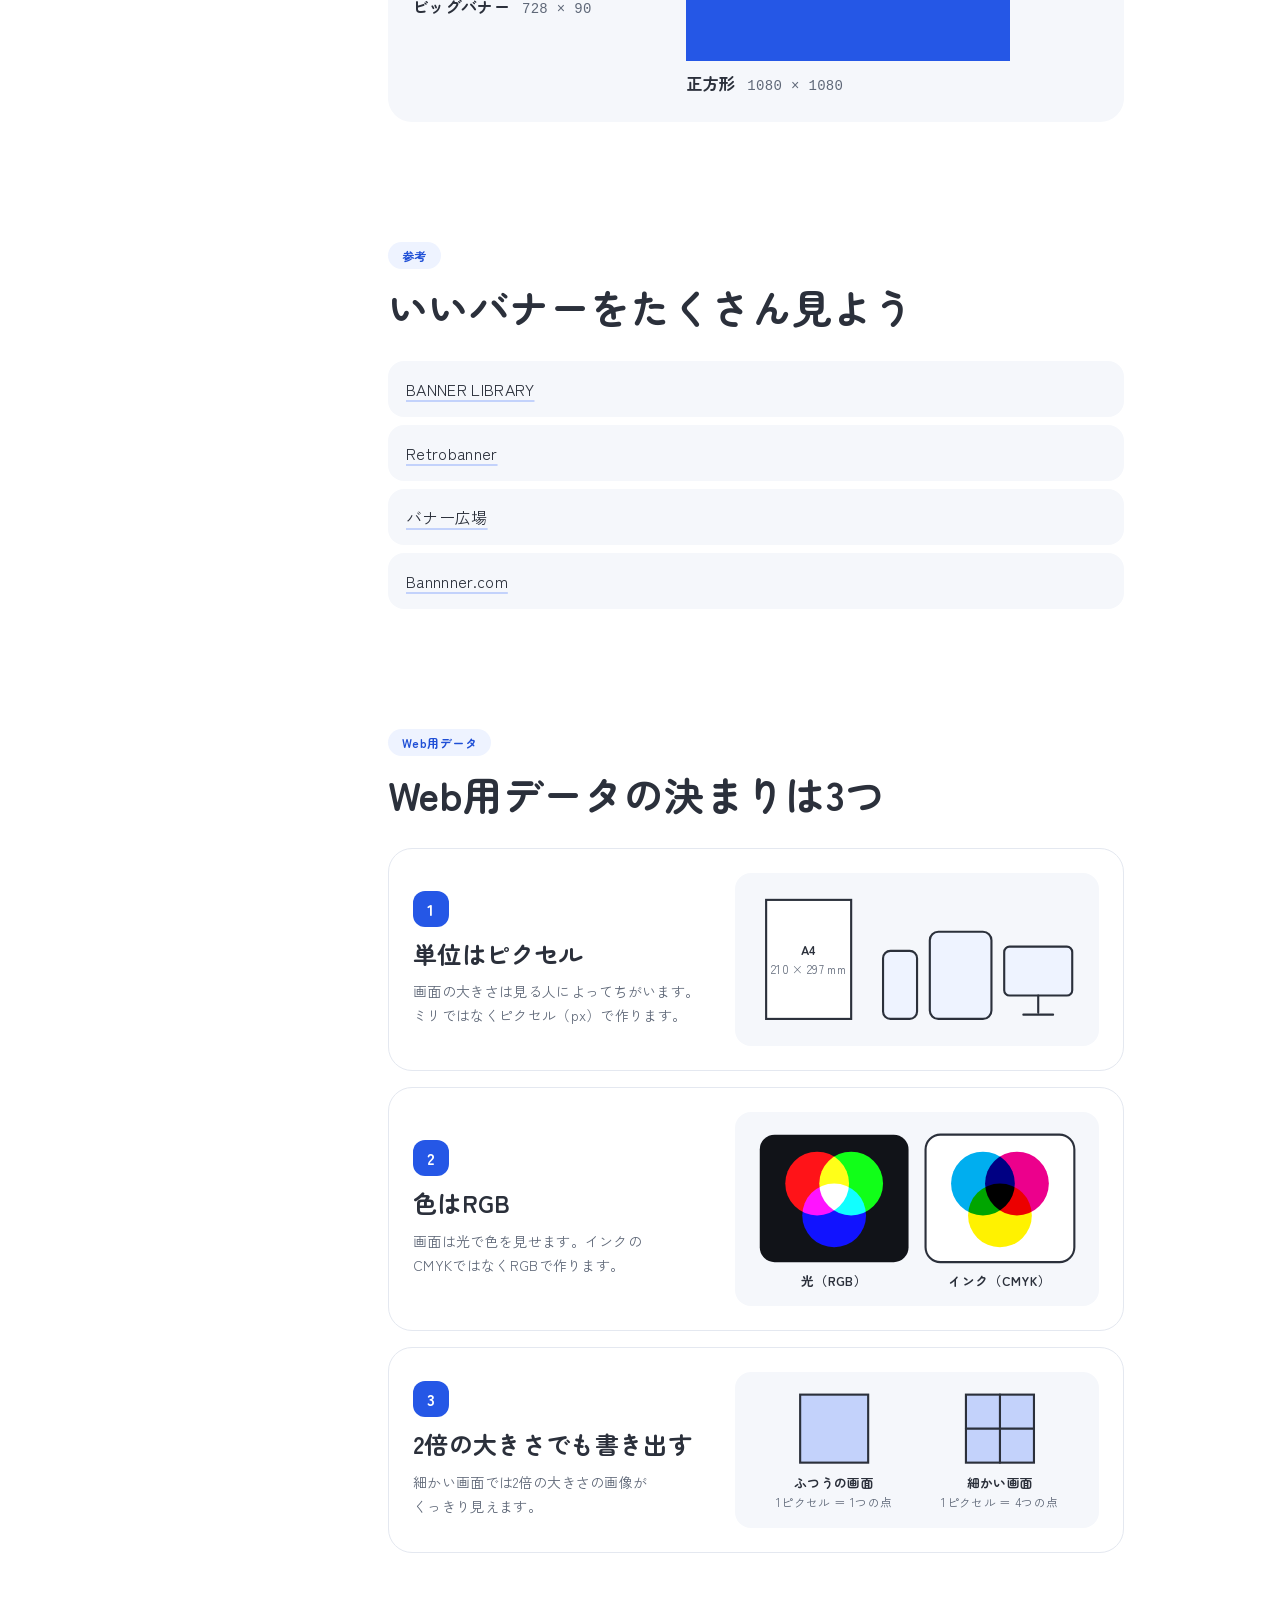
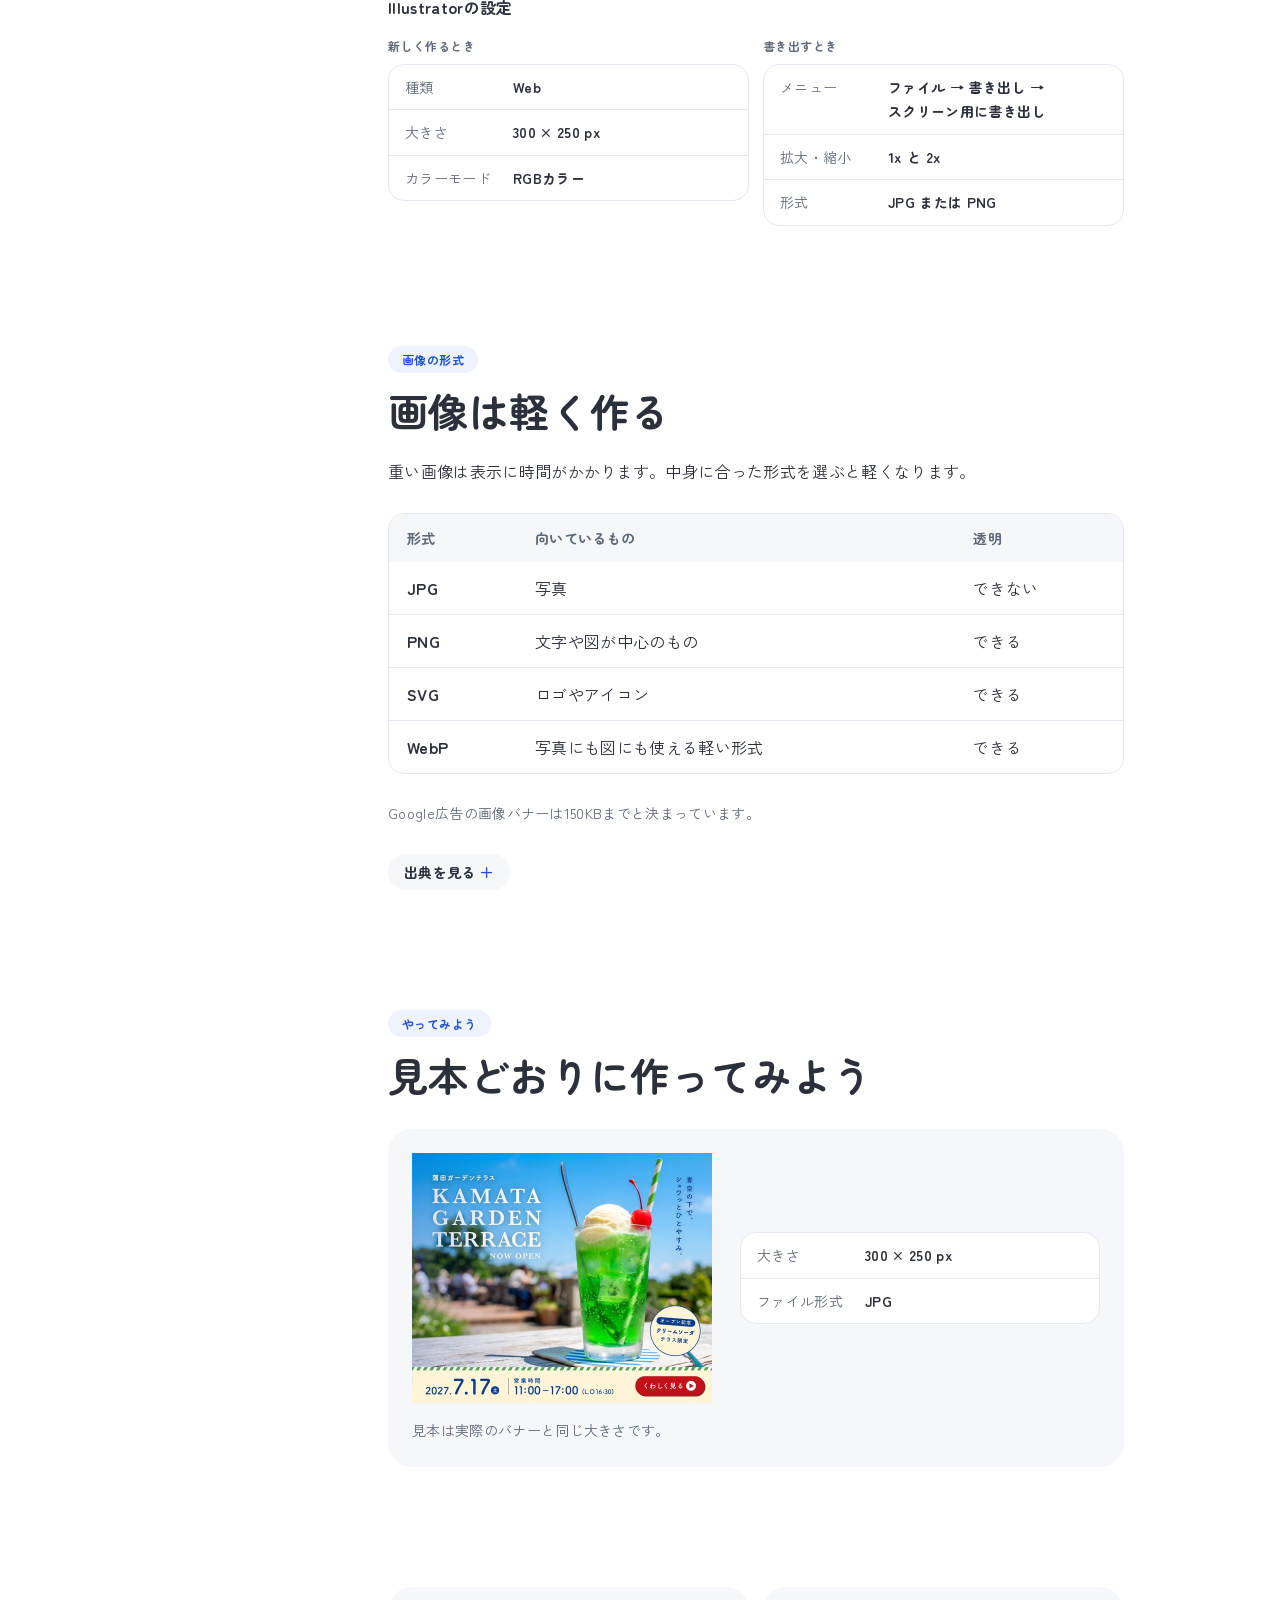
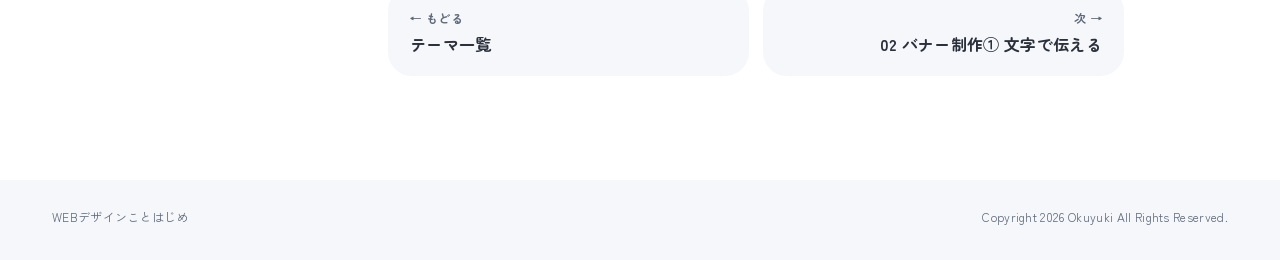
==== commit cea799e3: "05をトップ・目次・04のページ送りからつなぐ Co-Authored-By: Claude Opus 5.5 <noreply@anthropic.com> Claude-Session: http" ====
--- a/lesson01.html
+++ b/lesson01.html
@@ -52,7 +52,7 @@
       <div class="toc-item"><a class="toc-head" href="lesson02.html"><span class="toc-no">02</span><span class="toc-title">バナー制作① 文字で伝える</span></a></div>
       <div class="toc-item"><a class="toc-head" href="lesson03.html"><span class="toc-no">03</span><span class="toc-title">バナー制作② 写真で伝える</span></a></div>
       <div class="toc-item"><a class="toc-head" href="lesson04.html"><span class="toc-no">04</span><span class="toc-title">バナー制作③ チラシから作る</span></a></div>
-      <div class="toc-item is-soon"><span class="toc-head"><span class="toc-no">05</span><span class="toc-title">LP制作① 構成を知る</span></span></div>
+      <div class="toc-item"><a class="toc-head" href="lesson05.html"><span class="toc-no">05</span><span class="toc-title">LP制作① 構成を知る</span></a></div>
       <div class="toc-item is-soon"><span class="toc-head"><span class="toc-no">06</span><span class="toc-title">LP制作② ワイヤーフレーム</span></span></div>
       <div class="toc-item is-soon"><span class="toc-head"><span class="toc-no">07</span><span class="toc-title">LP制作③ デザイン</span></span></div>
       <div class="toc-item is-soon"><span class="toc-head"><span class="toc-no">08</span><span class="toc-title">LP制作④ 仕上げ</span></span></div>
--- a/style.css
+++ b/style.css
@@ -935,3 +935,136 @@
 /* 左の項目が長いとき */
 .spec.is-wide div { grid-template-columns: 14rem minmax(0, 1fr); }
 @media (max-width: 560px) { .spec.is-wide div { grid-template-columns: minmax(0, 1fr); gap: 2px; } }
+
+/* ---------- LP（05） ---------- */
+/* バナー → LP → 申し込み完了 */
+.route { display: flex; justify-content: center; align-items: center; gap: 12px; flex-wrap: wrap; }
+.route-step { display: grid; justify-items: center; gap: 10px; }
+.route-arrow { width: 24px; height: 24px; border-top: 3px solid var(--faint); border-right: 3px solid var(--faint); transform: rotate(45deg) scale(.6); }
+.route-bn { width: 150px; height: 125px; display: grid; align-content: center; justify-items: center; gap: 4px; border-radius: 6px; background: var(--sun); color: var(--ink); font-family: var(--round); font-weight: 700; text-align: center; box-shadow: 0 2px 8px rgba(43,48,59,.10); }
+.route-bn-k { font-size: .7rem; }
+.route-bn-t { font-size: 1.05rem; line-height: 1.25; }
+.route-btn, .mock-one, .sp-btn { padding: 3px 10px; border-radius: 999px; background: var(--accent); color: #fff; font-family: var(--round); font-size: .62rem; font-weight: 700; white-space: nowrap; }
+.route-lp { width: 76px; height: 190px; display: grid; grid-auto-rows: min-content; gap: 6px; padding: 8px; border-radius: 8px; background: var(--paper); box-shadow: 0 2px 8px rgba(43,48,59,.10); }
+.route-lp i, .mini i { display: block; height: 14px; border-radius: 3px; background: var(--rule); }
+.route-lp i.is-fv { height: 56px; background: var(--accent-soft); }
+.route-lp i.is-short { width: 60%; }
+.route-lp i.is-btn, .mini i.is-btn { width: 70%; height: 12px; margin-inline: auto; border-radius: 999px; background: var(--accent); }
+.route-done { width: 130px; height: 125px; display: grid; align-content: center; justify-items: center; gap: 8px; border-radius: 8px; background: var(--paper); color: var(--ink); font-family: var(--round); font-size: .85rem; font-weight: 700; text-align: center; line-height: 1.4; box-shadow: 0 2px 8px rgba(43,48,59,.10); }
+.route-check { width: 32px; height: 32px; border-radius: 50%; background: var(--accent); position: relative; }
+.route-check::after { content: ""; position: absolute; left: 11px; top: 7px; width: 8px; height: 14px; border-right: 3px solid #fff; border-bottom: 3px solid #fff; transform: rotate(45deg); }
+
+/* Webサイトとの比較 */
+.mock { width: 260px; max-width: 100%; border-radius: 8px; overflow: hidden; background: var(--paper); box-shadow: 0 2px 8px rgba(43,48,59,.10); font-family: var(--round); }
+.mock-head { display: flex; align-items: center; justify-content: space-between; gap: 6px; min-height: 30px; padding: 6px 10px; border-bottom: 1px solid var(--rule); }
+.mock-head b { font-size: .7rem; white-space: nowrap; }
+.mock-nav { display: flex; gap: 4px; flex-wrap: wrap; justify-content: flex-end; }
+.mock-nav i, .mock-links i { font-style: normal; font-size: .52rem; color: var(--accent-text); white-space: nowrap; }
+.mock-body { display: grid; justify-items: center; gap: 10px; padding: 10px; }
+.mock-body .is-photo, .sp-photo { display: block; width: 100%; height: 90px; border-radius: 4px; background: linear-gradient(135deg, #cfe3ff, #fff1bf); }
+.mock-links { display: flex; gap: 10px; }
+.mock-one { font-size: .7rem; padding: 5px 16px; }
+
+/* 構成の順番 */
+.stack { list-style: none; width: min(100%, 30rem); margin-inline: auto; display: grid; gap: 6px; counter-reset: st; }
+.stack li { counter-increment: st; display: grid; grid-template-columns: 2rem 8.5rem minmax(0, 1fr); align-items: center; gap: 8px; padding: 10px 14px; border-radius: 8px; background: var(--paper); font-size: var(--fs-sm); }
+.stack li::before { content: counter(st); font-family: var(--round); font-weight: 700; color: var(--faint); }
+.stack-k { font-family: var(--round); font-weight: 700; }
+.stack-v { color: var(--mute); }
+.stack li.is-fv { padding-block: 18px; background: var(--accent-tint); }
+.stack li.is-cta { background: var(--accent); color: #fff; }
+.stack li.is-cta::before, .stack li.is-cta .stack-v { color: #fff; }
+@media (max-width: 480px) { .stack li { grid-template-columns: 1.5rem minmax(0, 1fr); } .stack-v { grid-column: 2; } }
+
+/* 最初の画面（スマートフォン） */
+.sp { position: relative; width: 180px; aspect-ratio: 9 / 16; display: grid; grid-template-rows: 46% 1fr; overflow: hidden; border: 6px solid var(--ink); border-radius: 22px; background: var(--paper); font-family: var(--round); }
+.sp .sp-photo { height: 100%; border-radius: 0; }
+.sp.is-name { grid-template-rows: 1fr; }
+.sp-name { position: absolute; inset: 0; display: grid; place-items: center; font-size: 1.4rem; color: var(--ink); }
+.sp-text { display: grid; justify-items: center; align-content: center; gap: 6px; padding: 8px; text-align: center; }
+.sp-logo { font-size: .55rem; color: var(--mute); }
+.sp-title { font-size: 1.15rem; line-height: 1.25; color: var(--ink); }
+.sp-sub { font-size: .55rem; color: var(--mute); }
+.sp-btn { margin-top: 4px; font-size: .62rem; padding: 5px 12px; }
+
+/* ボタンの位置 */
+.mini { width: 110px; display: grid; gap: 6px; padding: 10px; border-radius: 8px; background: var(--paper); box-shadow: 0 2px 8px rgba(43,48,59,.10); }
+.mini i.is-fv { position: relative; height: 54px; background: var(--accent-soft); }
+.mini i.is-fv s { position: absolute; left: 15%; right: 15%; bottom: 8px; height: 10px; border-radius: 999px; background: var(--accent); }
+.route { align-items: flex-start; }
+.route-step { grid-template-rows: 190px auto; align-items: center; }
+.route-arrow { margin-top: 83px; }
+.crumbs a + a::before { content: "›"; display: inline-block; margin-right: 8px; color: var(--faint); }
+
+/* ---------- ワイヤーフレームの見本（05） ---------- */
+.wf-wrap { --wf-ink: #222; --wf-mid: #717171; --wf-box: #d9d9d9; --wf-bg: #ededed; --wf-line: #c8c8c8;
+  display: grid; justify-content: center; margin-top: 32px; }
+.wf-row { display: grid; grid-template-columns: 9rem 375px; gap: 0 20px; }
+.wf-tag { align-self: start; justify-self: end; margin-top: 18px; display: inline-flex; align-items: center; gap: 6px; padding: 4px 10px; border-radius: 999px; background: var(--accent-tint); color: var(--accent-text); font-family: var(--round); font-size: var(--fs-label); font-weight: 700; white-space: nowrap; }
+.wf-tag b { display: grid; place-items: center; width: 1.4em; height: 1.4em; border-radius: 50%; background: var(--accent); color: #fff; font-size: .9em; }
+.wf-sec { display: grid; justify-items: center; gap: 12px; padding: 36px 24px; background: #fff; border-inline: 1px solid var(--wf-line); color: var(--wf-ink); font-family: var(--sans); text-align: center; }
+.wf-row:first-child .wf-sec { border-top: 1px solid var(--wf-line); border-radius: 12px 12px 0 0; }
+.wf-row:last-child .wf-sec { border-bottom: 1px solid var(--wf-line); border-radius: 0 0 12px 12px; }
+.wf-sec.is-gray { background: var(--wf-bg); }
+.wf-head { grid-template-columns: 1fr auto; align-items: center; padding: 12px 16px; text-align: left; }
+.wf-logo { font-weight: 700; font-size: .8rem; }
+.wf-btn { display: block; width: 100%; padding: 14px 12px; background: var(--wf-mid); color: #fff; font-weight: 700; font-size: .9rem; }
+.wf-btn::after { content: " ▶"; font-size: .7em; }
+.wf-btn.is-s { width: auto; padding: 6px 12px; font-size: .7rem; }
+.wf-btn.is-s::after { content: none; }
+.wf-btn.is-l { padding: 20px 12px; font-size: 1rem; }
+.wf-fv { padding-top: 0; padding-inline: 0; gap: 14px; }
+.wf-fv > :not(.wf-img) { margin-inline: 24px; width: calc(100% - 48px); }
+.wf-img { position: relative; width: 100%; aspect-ratio: 16 / 10; background: var(--wf-box); }
+.wf-img.is-fv { aspect-ratio: 4 / 3; }
+.wf-img::before, .wf-img::after { content: ""; position: absolute; inset: 0; background: linear-gradient(to top right, transparent calc(50% - .5px), #bcbcbc calc(50% - .5px), #bcbcbc calc(50% + .5px), transparent calc(50% + .5px)); }
+.wf-img::after { transform: scaleX(-1); }
+.wf-img span { position: absolute; inset: 0; display: grid; place-items: center; z-index: 1; color: #fff; font-weight: 700; font-size: .85rem; text-shadow: 0 0 6px rgba(0,0,0,.25); }
+.wf-kicker { font-size: .72rem; color: var(--wf-mid); }
+.wf-h1 { font-size: 1.3rem; font-weight: 700; line-height: 1.45; }
+.wf-h2 { font-size: 1.1rem; font-weight: 700; line-height: 1.5; }
+.wf-h3 { margin-top: 12px; font-size: .9rem; font-weight: 700; }
+.wf-en { font-size: .7rem; font-weight: 700; letter-spacing: .1em; color: var(--wf-mid); margin-bottom: -8px; }
+.wf-points { list-style: none; display: grid; grid-template-columns: repeat(3, 1fr); gap: 6px; }
+.wf-points li { display: grid; place-items: center; min-height: 3.2em; padding: 6px; background: var(--wf-bg); font-size: .66rem; font-weight: 700; line-height: 1.4; }
+.wf-talk { width: 100%; display: grid; grid-template-columns: 44px 1fr; align-items: center; gap: 10px; text-align: left; }
+.wf-talk.is-r { grid-template-columns: 1fr 44px; }
+.wf-talk span { padding: 12px; background: var(--wf-box); font-size: .75rem; font-weight: 700; }
+.wf-face { position: relative; display: block; width: 44px; height: 44px; }
+.wf-face::before { content: ""; position: absolute; left: 11px; top: 0; width: 22px; height: 22px; border-radius: 50%; background: var(--wf-box); }
+.wf-face::after { content: ""; position: absolute; left: 6px; bottom: 0; border: 16px solid transparent; border-bottom: 20px solid var(--wf-box); border-top: 0; }
+.wf-lines { display: grid; gap: 7px; width: 100%; }
+.wf-lines i { display: block; height: 7px; border-radius: 4px; background: var(--wf-line); }
+.wf-lines i.is-s { width: 60%; }
+.wf-feat { width: 100%; display: grid; grid-template-columns: 64px 1fr; align-items: center; gap: 12px; text-align: left; }
+.wf-feat b, .wf-voice b, .wf-flow b { display: block; margin-bottom: 8px; font-size: .8rem; }
+.wf-icon { display: grid; place-items: center; width: 64px; height: 64px; border-radius: 50%; background: var(--wf-bg); color: #b0b0b0; font-style: normal; font-size: .6rem; font-weight: 700; }
+.wf-cta { gap: 10px; }
+.wf-note { font-size: .7rem; color: var(--wf-mid); line-height: 1.6; }
+.wf-voice { width: 100%; display: grid; grid-template-columns: 44px 1fr; gap: 10px; text-align: left; }
+.wf-voice > div { padding: 14px; background: #fff; }
+.wf-voice small { display: block; margin-top: 8px; font-size: .62rem; color: var(--wf-mid); }
+.wf-table { list-style: none; width: 100%; }
+.wf-table li { display: flex; justify-content: space-between; padding: 10px 4px; border-bottom: 1px solid var(--wf-line); font-size: .75rem; }
+.wf-table li:first-child { border-top: 1px solid var(--wf-line); }
+.wf-faq { list-style: none; width: 100%; text-align: left; }
+.wf-faq li { position: relative; padding: 12px 24px 12px 4px; border-bottom: 1px solid var(--wf-ink); font-size: .72rem; }
+.wf-faq li:first-child { border-top: 1px solid var(--wf-ink); }
+.wf-faq li::after { content: "+"; position: absolute; right: 6px; top: 50%; transform: translateY(-50%); font-size: 1rem; }
+.wf-flow { list-style: none; width: 100%; display: grid; gap: 8px; counter-reset: wf; text-align: left; }
+.wf-flow li { counter-increment: wf; display: grid; grid-template-columns: 2rem 1fr; padding: 14px; background: #fff; }
+.wf-flow li::before { content: counter(wf); grid-row: span 2; font-size: 1.4rem; font-weight: 700; line-height: 1; }
+.wf-foot { gap: 6px; background: var(--wf-box); padding-block: 24px; }
+.wf-foot small { font-size: .62rem; color: #555; }
+
+@media (max-width: 640px) {
+  .wf-row { grid-template-columns: minmax(0, 375px); }
+  .wf-tag { justify-self: start; margin: 18px 0 8px; }
+  .wf-row:first-child .wf-sec, .wf-row .wf-sec { border: 1px solid var(--wf-line); border-radius: 12px; }
+}
+.say.wf-intro { margin-top: 28px; }
+.wf-img span { color: #8f8f8f; text-shadow: none; background: transparent; }
+.wf-img span::before { content: ""; position: absolute; width: 7em; height: 2.2em; background: var(--wf-box); z-index: -1; }
+.wf-feat > b { margin: 0; }
+.wf-wrap .wf-sec.wf-foot { background: var(--wf-box); }
+.is-gray .wf-icon { background: #fff; }
